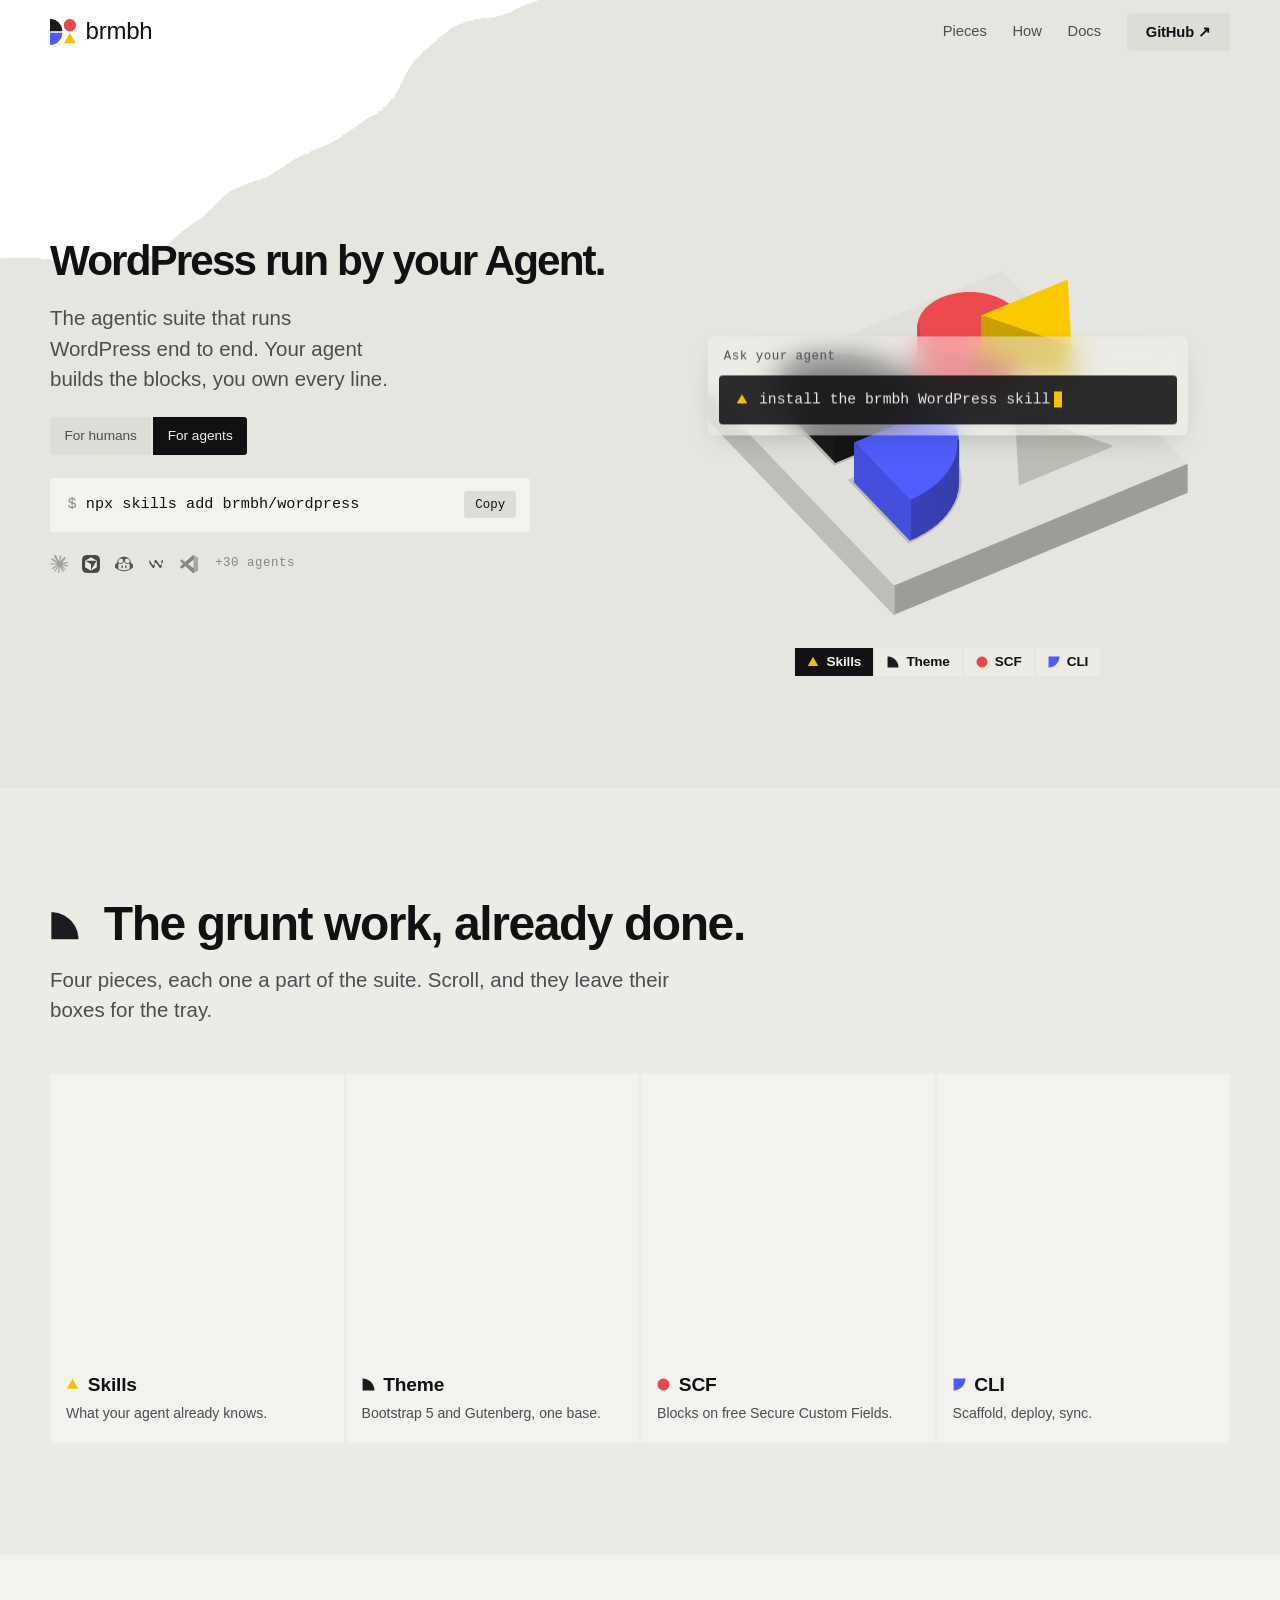
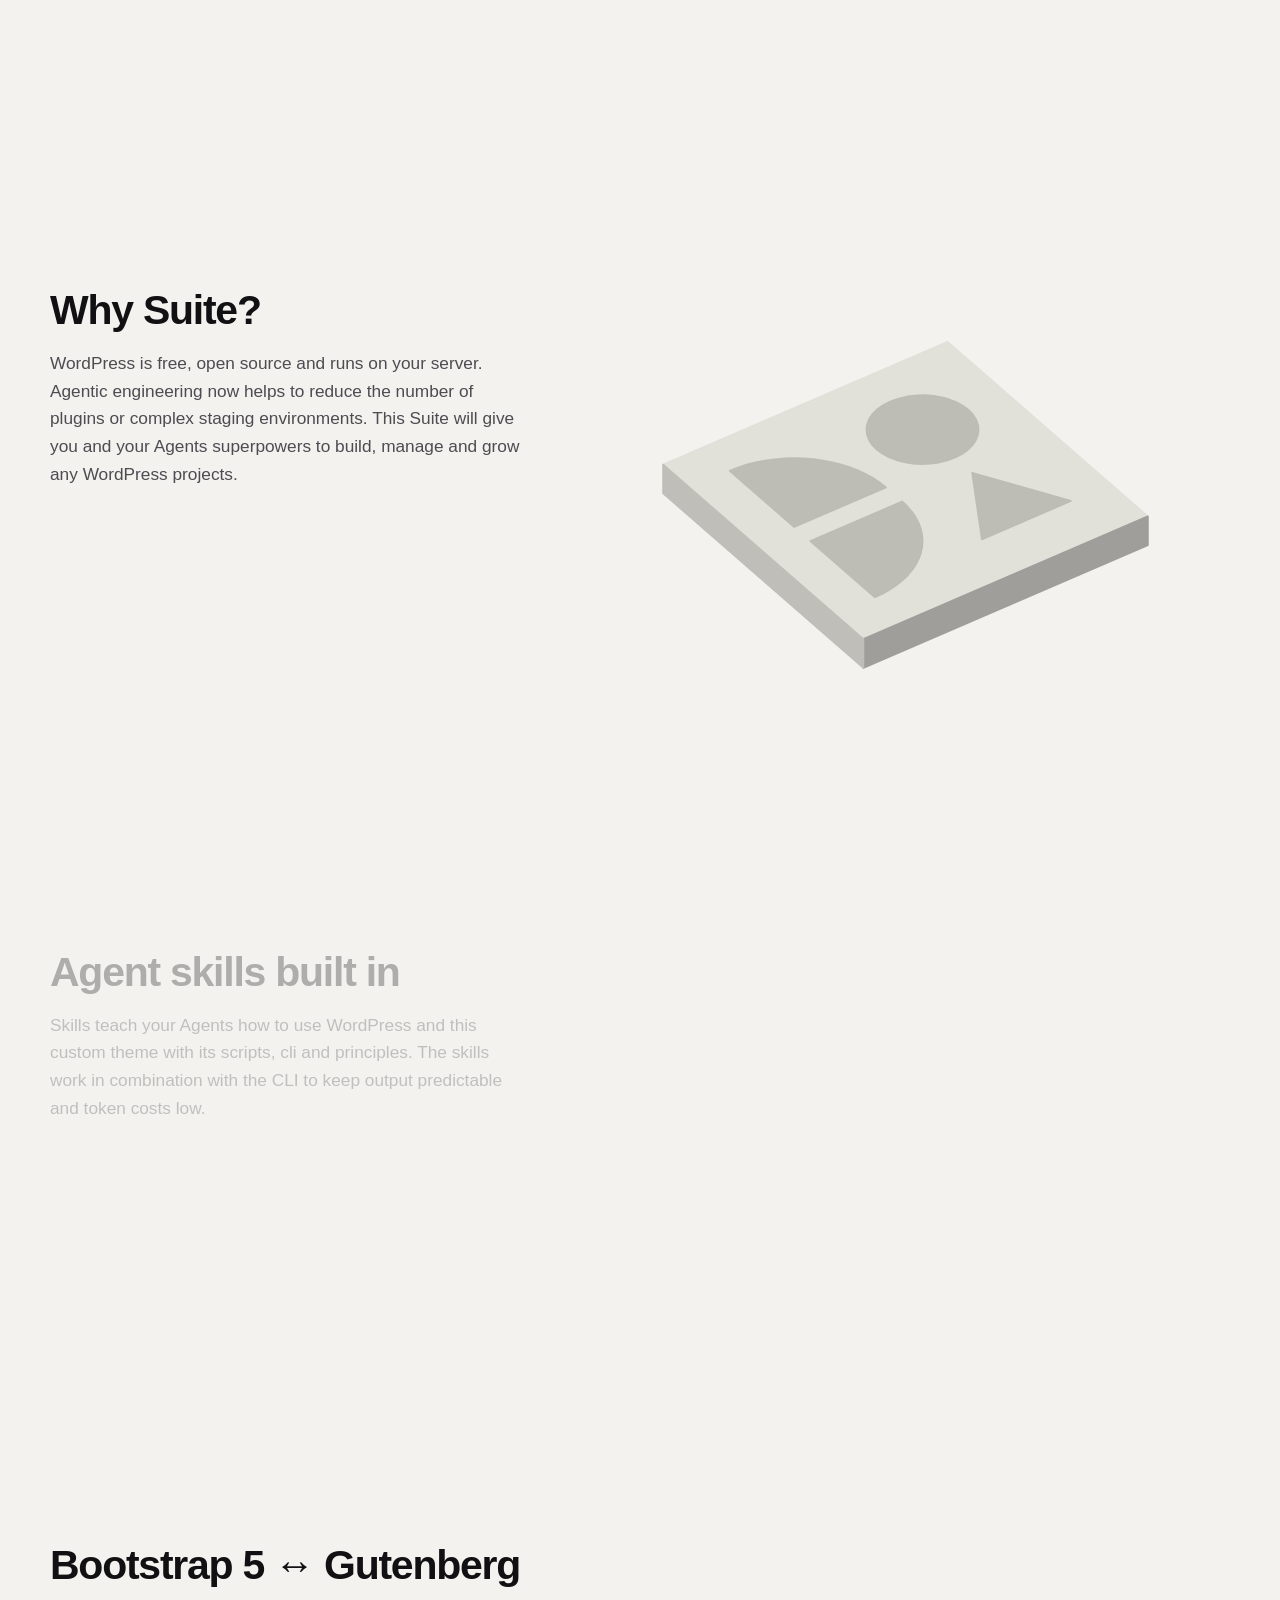
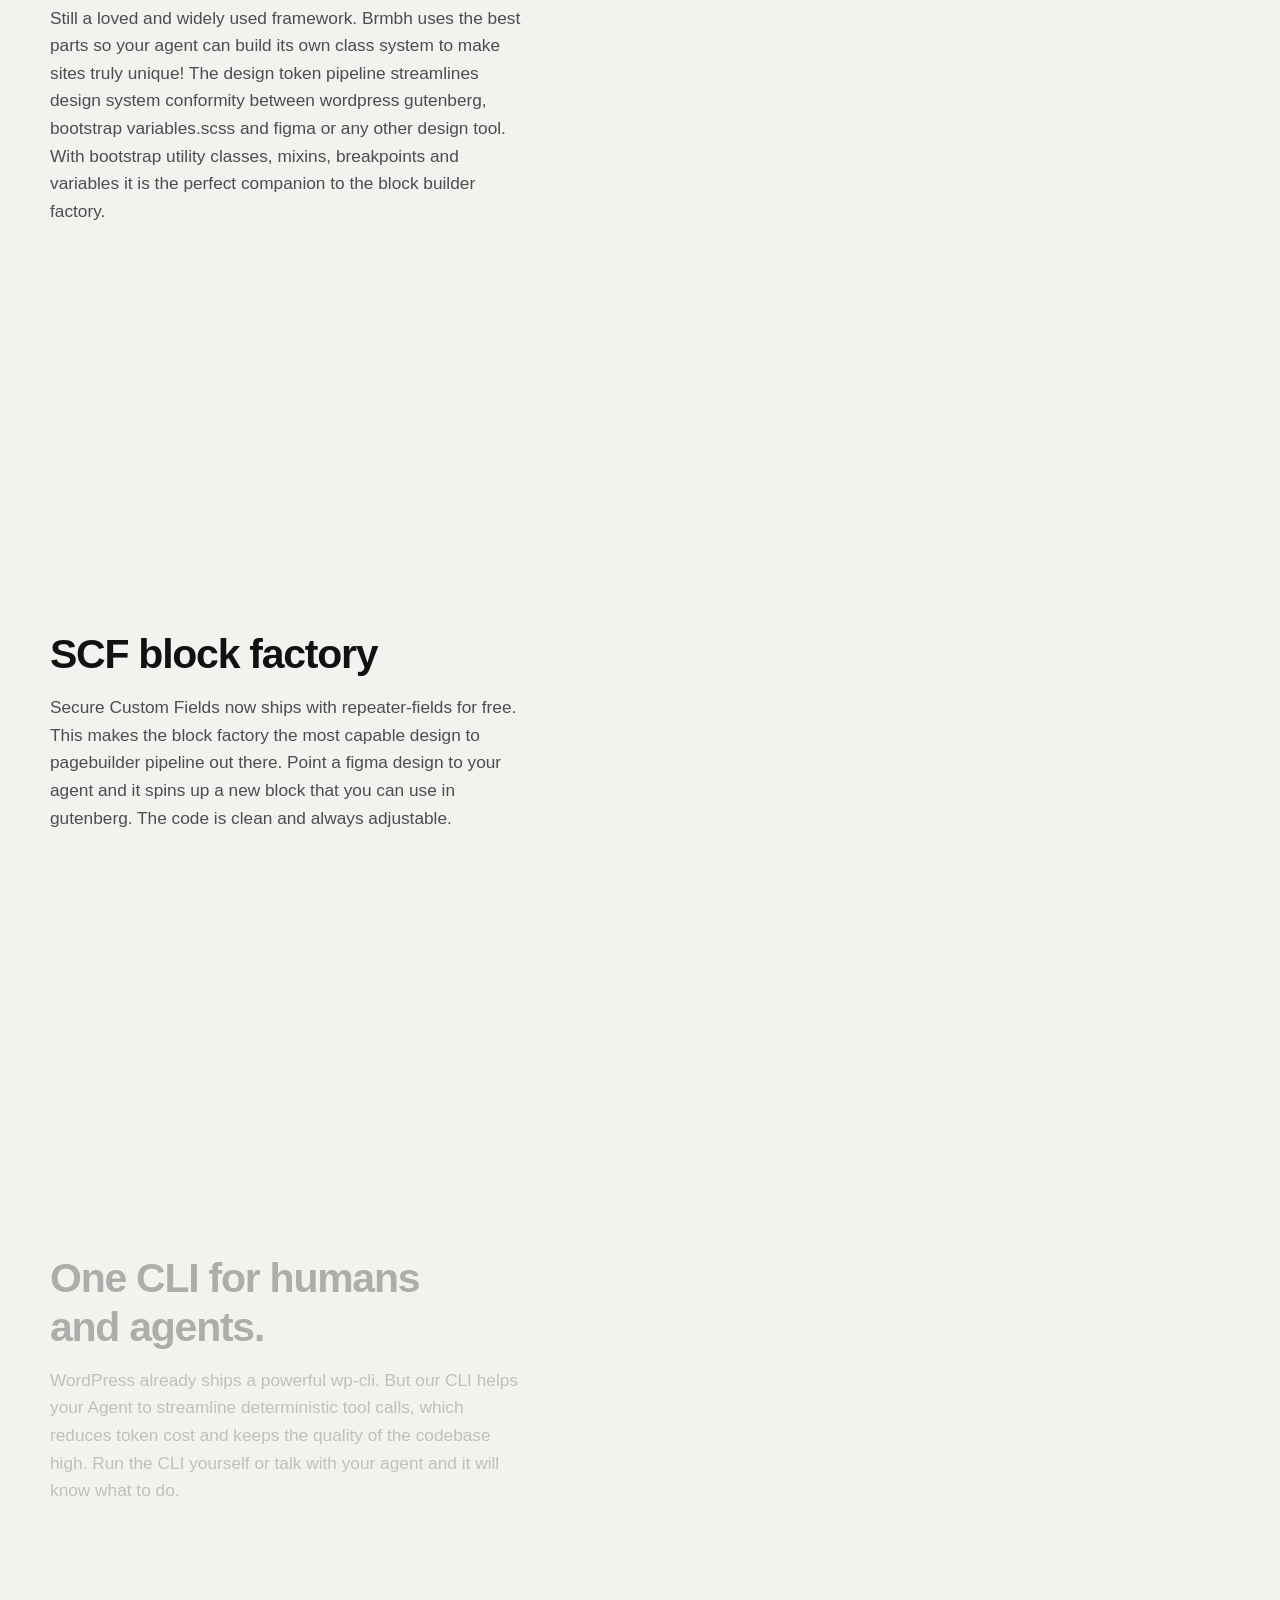
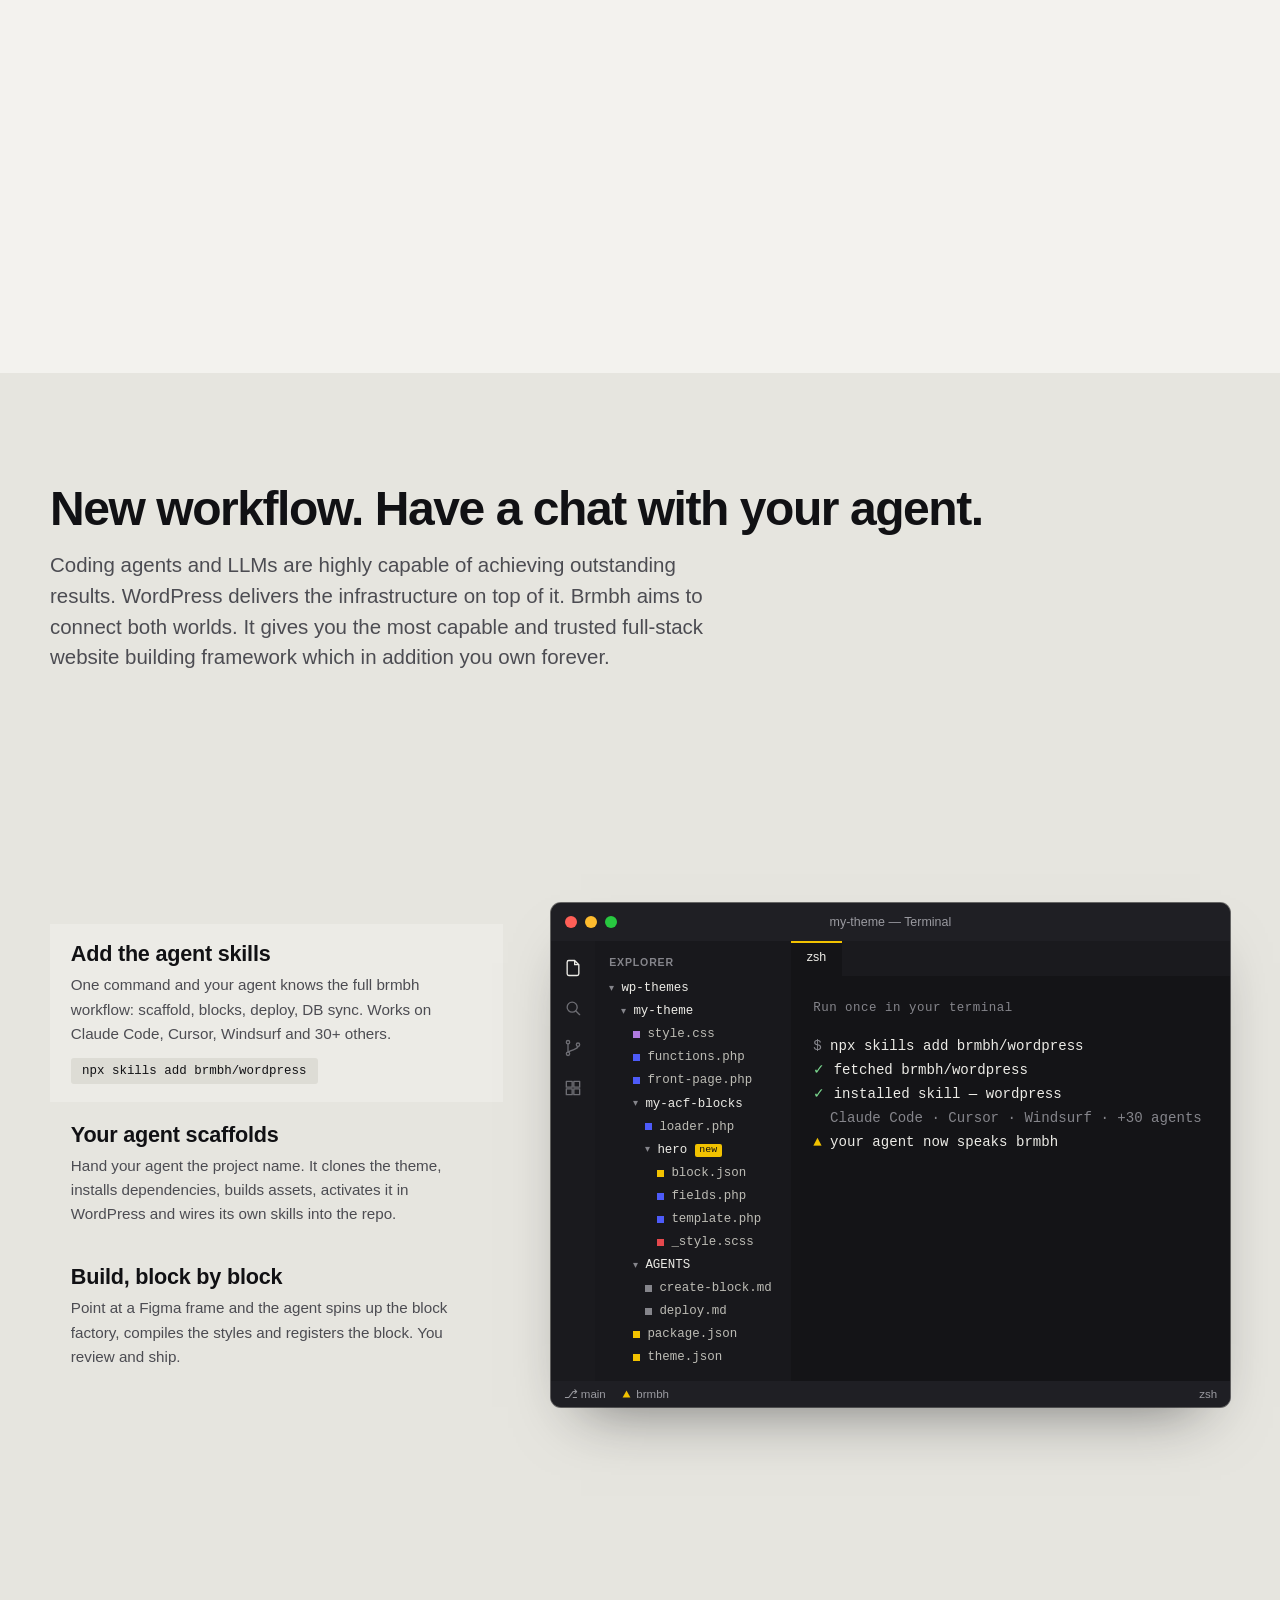
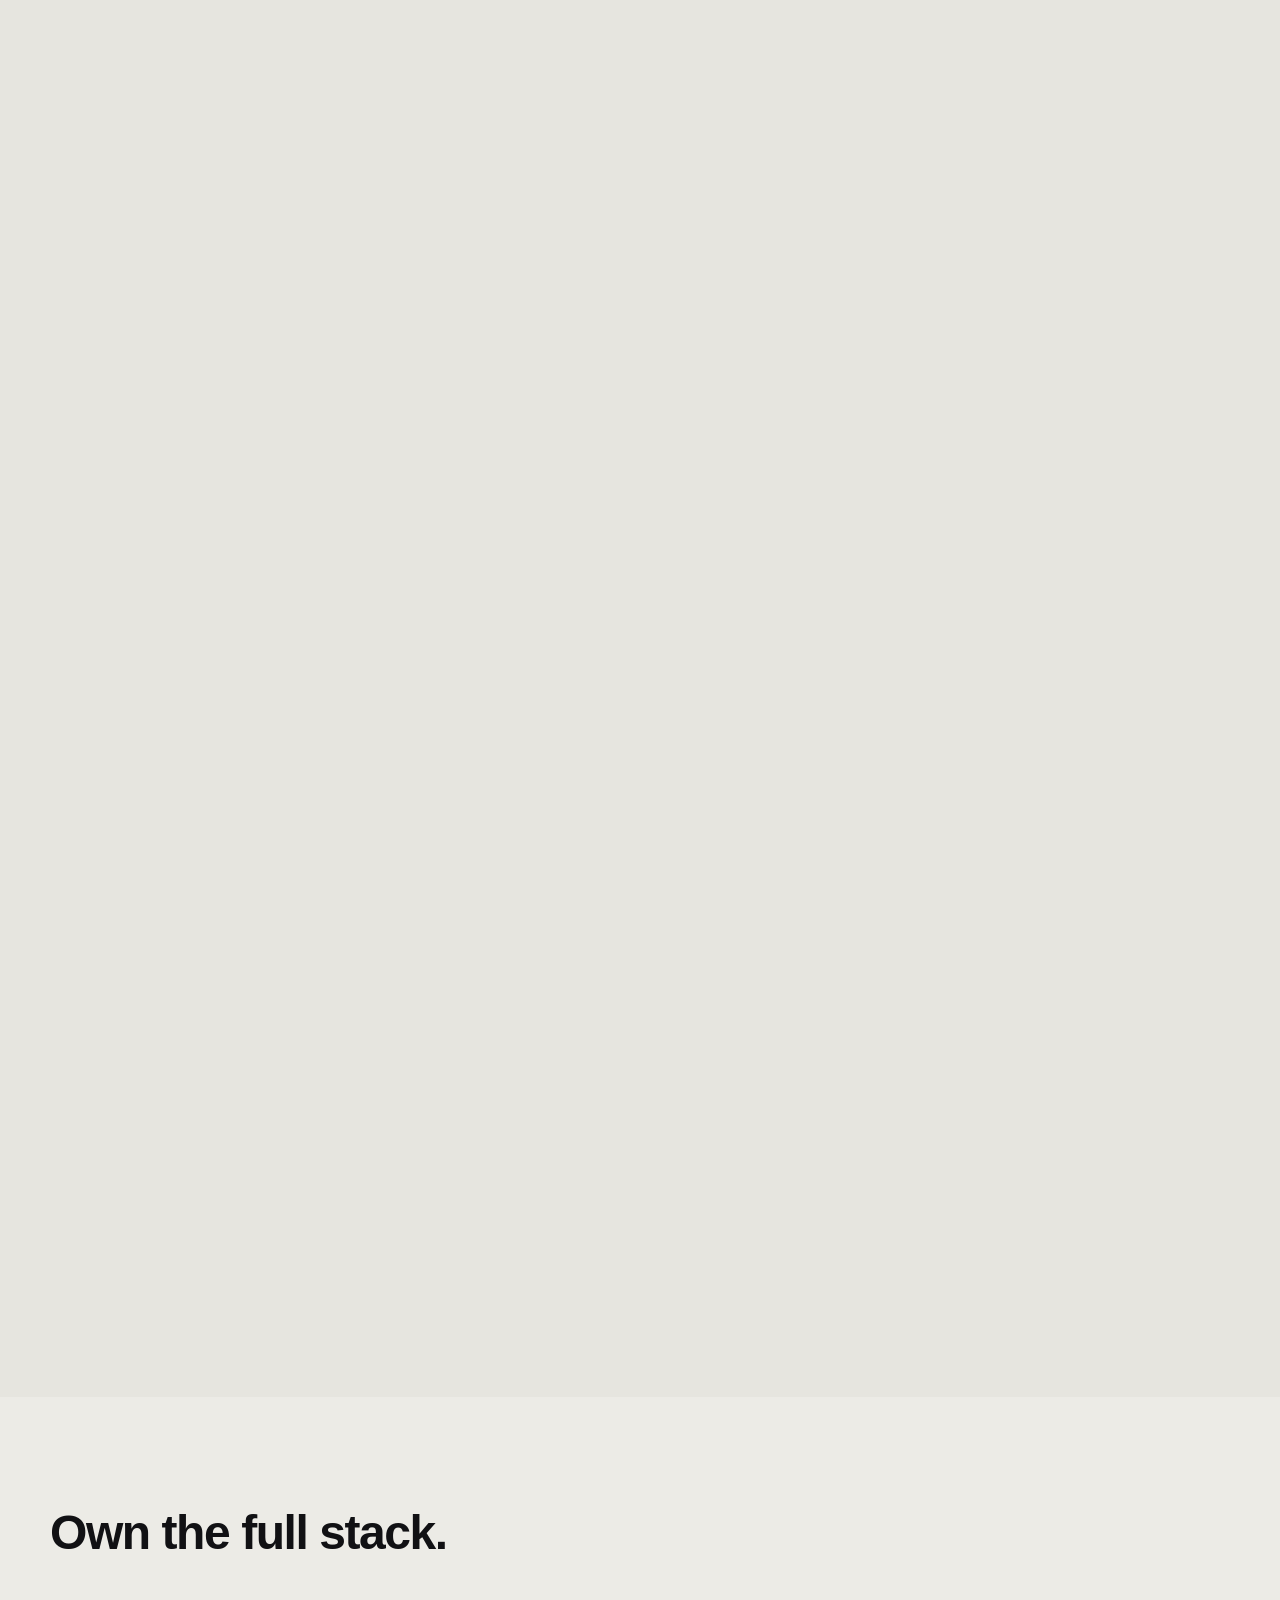
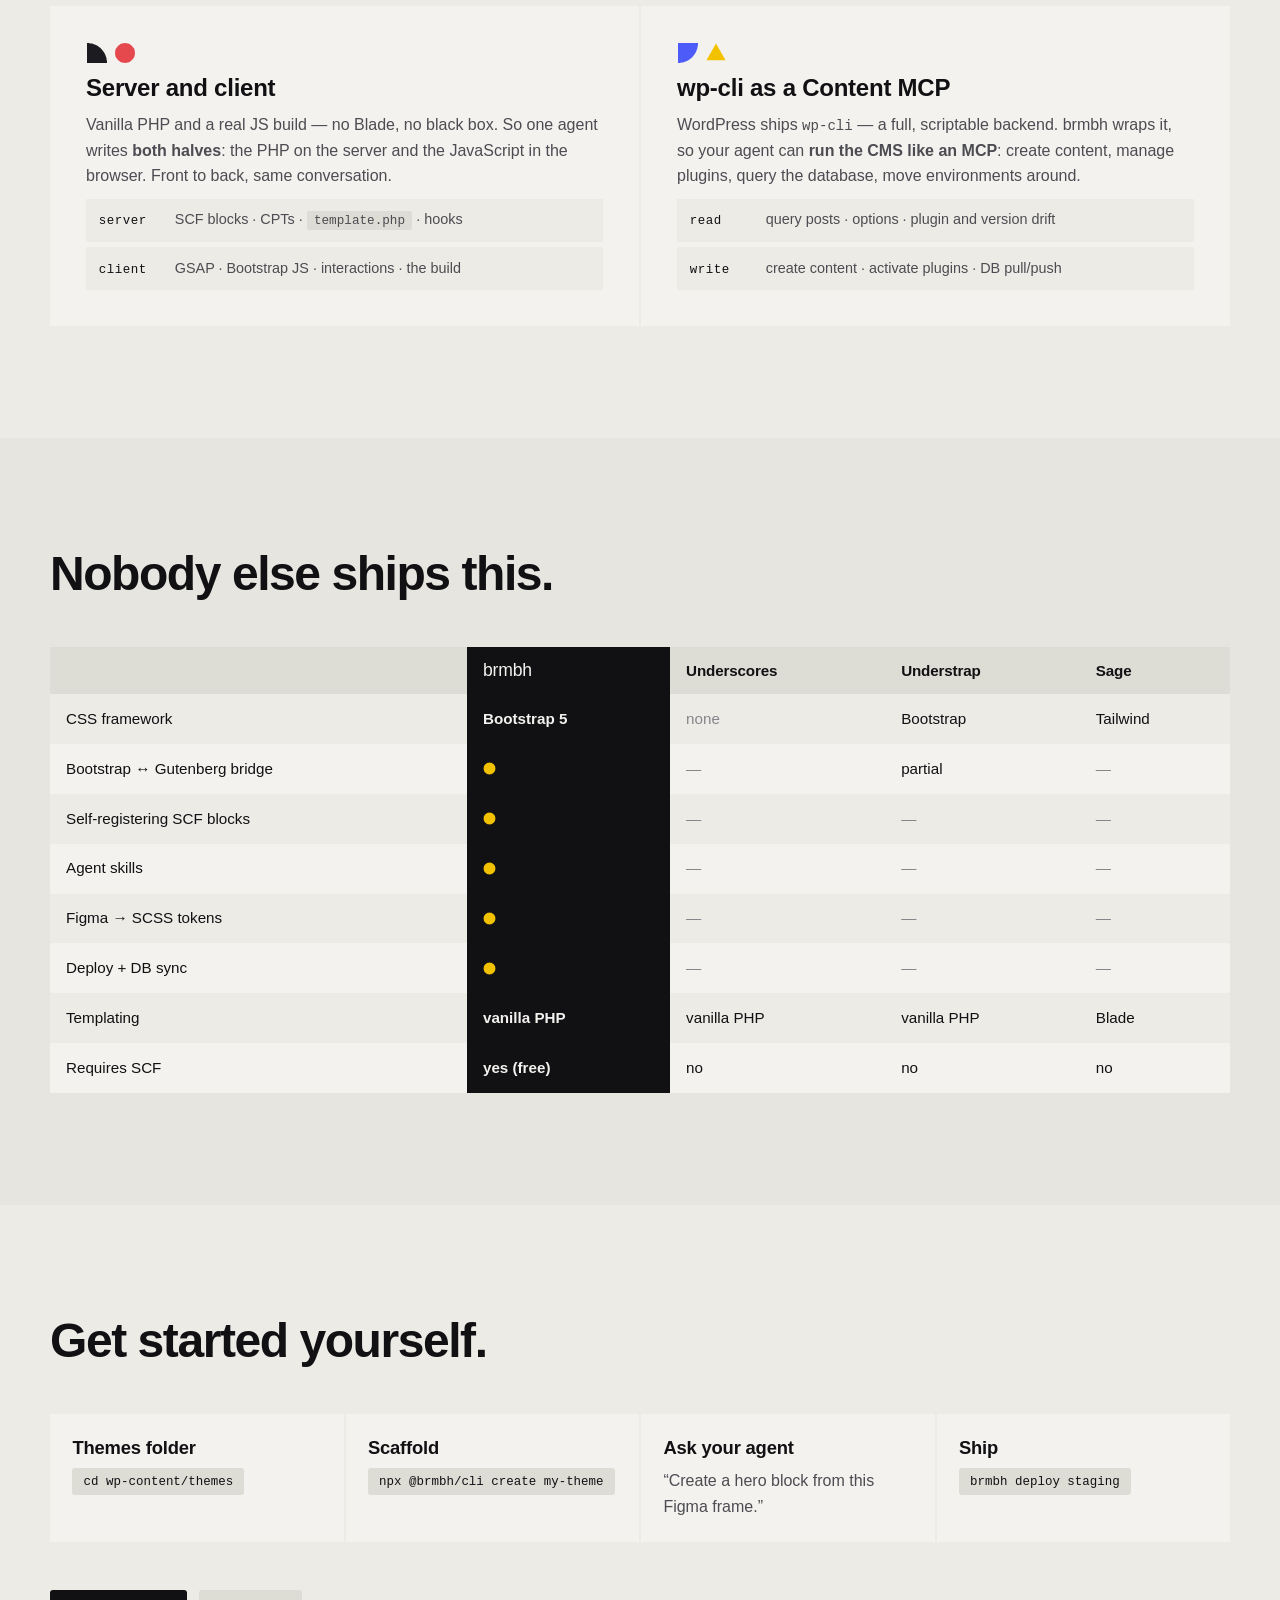
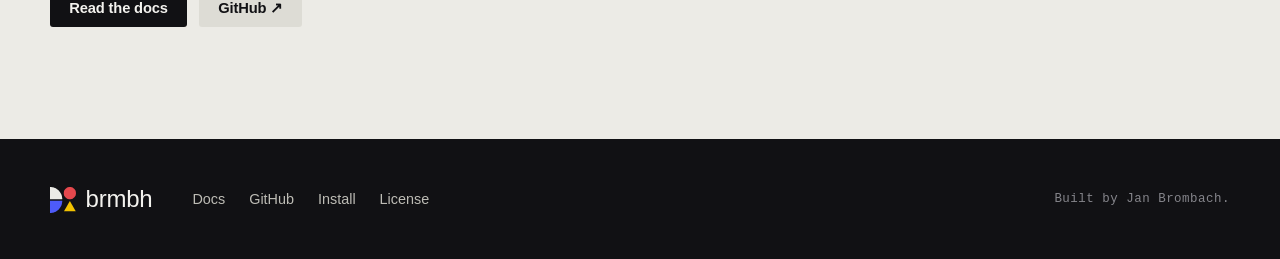
==== index.html @ 46bbb3cc "feat(site): apply second copy round from tack Why Suite text, Bootstrap intro, #how and start headin" ====
<!doctype html>
<html lang="en">
<head>
  <meta charset="utf-8" />
  <meta name="viewport" content="width=device-width, initial-scale=1" />
  <title>brmbh — the agentic WordPress suite</title>
  <meta name="description" content="A Bootstrap 5 + Gutenberg + SCF starter theme with agent skills baked in. One command scaffolds it — then your AI agent builds the blocks." />
  <link rel="preload" href="assets/fonts/HelveticaNeueLTPro-Bd.woff2" as="font" type="font/woff2" crossorigin />
  <link rel="icon" href="assets/brand/favicon.svg" type="image/svg+xml" />
  <link rel="icon" href="assets/brand/favicon-32.png" sizes="32x32" type="image/png" />
  <link rel="apple-touch-icon" href="assets/brand/apple-touch-icon.png" />
  <meta name="theme-color" content="#e6e5df" />
  <meta property="og:type" content="website" />
  <meta property="og:url" content="https://wordpress.brombach.de/" />
  <meta property="og:title" content="brmbh — WordPress run by your Agent." />
  <meta property="og:description" content="The agentic suite that runs WordPress end to end. Your agent builds the blocks, you own every line." />
  <meta property="og:image" content="https://wordpress.brombach.de/assets/brand/og.png" />
  <meta property="og:image:width" content="1200" />
  <meta property="og:image:height" content="630" />
  <meta name="twitter:card" content="summary_large_image" />
  <link rel="stylesheet" href="assets/v1.css" />
</head>
<body>

  <!-- squigglevision: noise frames for the plane boil (css: --plane / ::before).
       sq-* = constant calm boil on chosen planes; sqh-* = hover boil on buttons, never on active states.
       Not display:none — Firefox drops filters from hidden SVGs. -->
  <svg class="sq-defs" aria-hidden="true" focusable="false">
    <defs>
      <filter id="sq-1"><feTurbulence type="fractalNoise" baseFrequency="0.02" numOctaves="3" seed="0"/><feDisplacementMap in="SourceGraphic" scale="3" xChannelSelector="R" yChannelSelector="G"/></filter>
      <filter id="sq-2"><feTurbulence type="fractalNoise" baseFrequency="0.02" numOctaves="3" seed="1"/><feDisplacementMap in="SourceGraphic" scale="4" xChannelSelector="R" yChannelSelector="G"/></filter>
      <filter id="sq-3"><feTurbulence type="fractalNoise" baseFrequency="0.02" numOctaves="3" seed="2"/><feDisplacementMap in="SourceGraphic" scale="3" xChannelSelector="R" yChannelSelector="G"/></filter>
      <filter id="sq-4"><feTurbulence type="fractalNoise" baseFrequency="0.02" numOctaves="3" seed="3"/><feDisplacementMap in="SourceGraphic" scale="4" xChannelSelector="R" yChannelSelector="G"/></filter>
      <filter id="sq-5"><feTurbulence type="fractalNoise" baseFrequency="0.02" numOctaves="3" seed="4"/><feDisplacementMap in="SourceGraphic" scale="2" xChannelSelector="R" yChannelSelector="G"/></filter>
      <filter id="sqh-1"><feTurbulence type="fractalNoise" baseFrequency="0.03" numOctaves="2" seed="5"/><feDisplacementMap in="SourceGraphic" scale="6" xChannelSelector="R" yChannelSelector="G"/></filter>
      <filter id="sqh-2"><feTurbulence type="fractalNoise" baseFrequency="0.03" numOctaves="2" seed="6"/><feDisplacementMap in="SourceGraphic" scale="7" xChannelSelector="R" yChannelSelector="G"/></filter>
      <filter id="sqh-3"><feTurbulence type="fractalNoise" baseFrequency="0.03" numOctaves="2" seed="7"/><feDisplacementMap in="SourceGraphic" scale="6" xChannelSelector="R" yChannelSelector="G"/></filter>
      <filter id="sqh-4"><feTurbulence type="fractalNoise" baseFrequency="0.03" numOctaves="2" seed="8"/><feDisplacementMap in="SourceGraphic" scale="7" xChannelSelector="R" yChannelSelector="G"/></filter>
      <filter id="sqh-5"><feTurbulence type="fractalNoise" baseFrequency="0.03" numOctaves="2" seed="9"/><feDisplacementMap in="SourceGraphic" scale="5" xChannelSelector="R" yChannelSelector="G"/></filter>
    </defs>
  </svg>

<!-- torn corner: the page paper ripped off at the top left, white beneath; runs up behind the navbar (tack #51) -->
  <svg class="tear" viewBox="0 0 642 312" preserveAspectRatio="none" aria-hidden="true" focusable="false">
    <defs>
      <filter id="tear-fiber" x="-5%" y="-5%" width="110%" height="110%"><feTurbulence type="fractalNoise" baseFrequency="1.2" numOctaves="2" seed="3"/><feDisplacementMap in="SourceGraphic" scale="1.2" xChannelSelector="R" yChannelSelector="G"/></filter>
    </defs>
    <path d="M-2,-2 L644.0,-2 L642.0,0.0 L640.7,0.6 L639.4,2.4 L636.9,0.8 L635.3,3.0 L632.8,3.2 L630.4,4.0 L628.0,5.3 L625.3,6.3 L622.6,7.1 L620.0,9.0 L617.1,9.6 L614.4,11.3 L611.8,12.9 L609.1,14.1 L606.5,15.5 L603.5,15.4 L601.3,17.2 L599.0,18.1 L596.3,18.3 L593.8,19.0 L591.3,19.8 L588.7,20.4 L585.8,20.4 L583.2,21.2 L580.5,21.6 L577.0,20.7 L574.8,22.2 L572.1,22.8 L568.3,21.4 L566.3,23.3 L563.6,23.8 L561.1,24.8 L558.4,25.3 L555.4,25.3 L553.4,27.0 L550.9,27.9 L548.1,28.3 L546.1,29.7 L543.8,30.9 L541.4,31.6 L539.3,32.9 L537.6,34.7 L535.3,35.7 L533.7,37.7 L531.5,39.1 L529.4,40.6 L527.2,42.0 L525.2,43.9 L523.2,45.8 L521.2,48.0 L519.0,50.1 L516.3,51.8 L514.6,53.2 L512.9,54.8 L511.5,56.8 L509.1,57.7 L507.2,59.2 L505.5,61.1 L503.9,63.0 L502.3,65.1 L500.2,66.6 L498.3,68.4 L496.5,70.4 L494.5,72.1 L492.8,74.2 L491.4,76.7 L489.7,78.8 L488.5,81.5 L487.0,83.8 L485.1,85.7 L484.1,88.7 L482.5,90.8 L481.4,93.6 L480.4,96.4 L479.1,99.0 L477.4,101.0 L476.7,104.1 L475.4,106.5 L473.9,108.6 L472.7,111.1 L471.3,113.4 L470.2,116.0 L468.3,117.7 L466.3,119.3 L464.7,121.4 L462.9,123.4 L461.6,125.8 L459.2,127.0 L456.9,128.5 L456.4,131.7 L453.3,132.2 L451.1,133.7 L449.8,136.2 L446.9,136.8 L444.1,137.5 L442.2,139.3 L439.9,140.5 L437.5,141.6 L435.7,143.4 L433.3,144.4 L431.5,146.2 L429.0,147.0 L427.3,149.4 L424.6,150.3 L422.8,152.6 L420.2,153.5 L418.1,155.3 L415.4,156.0 L413.9,158.4 L411.4,159.5 L408.8,160.1 L407.6,163.2 L405.2,164.2 L403.1,165.6 L401.0,167.1 L398.5,167.8 L396.4,169.3 L394.6,171.1 L392.1,171.8 L389.5,172.4 L387.1,173.4 L384.8,174.3 L382.6,175.6 L380.0,176.3 L377.7,177.4 L375.3,178.4 L373.1,179.7 L370.3,180.1 L369.0,182.9 L366.0,182.9 L363.2,183.1 L361.3,184.9 L358.8,185.7 L356.7,187.2 L354.6,188.7 L352.1,189.4 L350.2,191.1 L347.5,191.7 L345.9,194.0 L343.2,194.5 L341.2,196.2 L339.5,198.4 L337.0,199.2 L334.9,200.8 L332.9,202.6 L330.2,203.3 L328.2,204.7 L326.2,206.1 L324.5,208.0 L322.2,209.1 L320.1,210.3 L317.7,211.3 L315.4,212.5 L312.4,212.8 L310.1,213.9 L307.6,214.7 L304.9,215.5 L302.5,216.6 L299.7,217.1 L297.2,218.0 L295.1,219.4 L292.4,220.0 L290.3,221.3 L287.5,221.6 L285.6,223.3 L282.7,223.5 L281.0,225.1 L278.6,225.8 L276.7,227.3 L274.5,228.1 L272.4,229.7 L270.5,231.4 L268.4,232.9 L266.3,234.4 L264.7,236.5 L263.1,238.5 L260.8,239.5 L259.6,242.2 L257.6,243.7 L255.8,245.4 L254.0,247.1 L252.5,249.4 L250.1,250.1 L248.4,252.1 L246.6,254.0 L244.6,255.5 L243.0,257.9 L240.9,259.3 L238.7,260.7 L236.6,262.4 L234.4,263.9 L231.9,265.1 L230.0,266.6 L228.0,267.9 L225.9,269.2 L224.4,271.5 L222.0,272.2 L220.3,274.5 L217.9,275.4 L215.8,276.9 L213.9,279.0 L212.1,281.3 L209.9,282.7 L207.6,284.1 L205.8,286.3 L203.6,287.8 L201.6,289.9 L199.7,292.2 L197.3,293.2 L195.4,295.6 L193.3,297.4 L191.3,299.5 L188.8,300.2 L187.2,303.4 L184.4,303.3 L181.9,303.9 L179.6,305.0 L177.4,306.5 L174.7,307.4 L172.0,308.1 L169.1,307.7 L166.6,308.9 L163.8,309.1 L161.1,309.5 L158.3,309.0 L155.6,308.9 L153.1,309.9 L150.4,309.7 L147.6,308.8 L145.2,309.6 L142.5,309.3 L139.9,308.8 L137.4,308.8 L134.8,308.7 L132.3,308.8 L129.9,309.7 L127.3,309.3 L124.8,309.6 L122.4,309.9 L119.8,309.6 L117.5,311.2 L114.8,311.3 L112.2,311.9 L109.6,312.1 L107.0,313.1 L104.4,313.5 L101.8,313.5 L99.2,314.4 L96.6,314.0 L94.0,313.6 L91.4,314.2 L88.8,313.8 L86.2,313.3 L83.6,314.2 L81.0,313.7 L78.4,312.7 L75.8,313.3 L73.2,312.2 L70.6,311.2 L67.9,311.6 L65.3,310.4 L62.7,311.7 L60.0,308.3 L57.5,309.2 L54.9,308.6 L52.2,309.7 L49.5,308.7 L46.7,307.3 L43.8,307.2 L40.9,307.4 L38.0,307.3 L35.1,306.9 L32.2,307.2 L29.3,307.5 L26.5,307.4 L23.7,307.3 L20.9,307.2 L18.3,307.6 L15.7,307.4 L13.2,306.9 L10.9,306.9 L8.6,307.6 L6.6,307.8 L4.7,307.2 L2.9,307.5 L1.4,308.1 L0.0,308.0 L-2,308.0 Z" fill="var(--torn)"/>
    <path d="M642.0,0.0 L640.7,0.6 L639.4,2.4 L636.9,0.8 L635.3,3.0 L632.8,3.2 L630.4,4.0 L628.0,5.3 L625.3,6.3 L622.6,7.1 L620.0,9.0 L617.1,9.6 L614.4,11.3 L611.8,12.9 L609.1,14.1 L606.5,15.5 L603.5,15.4 L601.3,17.2 L599.0,18.1 L596.3,18.3 L593.8,19.0 L591.3,19.8 L588.7,20.4 L585.8,20.4 L583.2,21.2 L580.5,21.6 L577.0,20.7 L574.8,22.2 L572.1,22.8 L568.3,21.4 L566.3,23.3 L563.6,23.8 L561.1,24.8 L558.4,25.3 L555.4,25.3 L553.4,27.0 L550.9,27.9 L548.1,28.3 L546.1,29.7 L543.8,30.9 L541.4,31.6 L539.3,32.9 L537.6,34.7 L535.3,35.7 L533.7,37.7 L531.5,39.1 L529.4,40.6 L527.2,42.0 L525.2,43.9 L523.2,45.8 L521.2,48.0 L519.0,50.1 L516.3,51.8 L514.6,53.2 L512.9,54.8 L511.5,56.8 L509.1,57.7 L507.2,59.2 L505.5,61.1 L503.9,63.0 L502.3,65.1 L500.2,66.6 L498.3,68.4 L496.5,70.4 L494.5,72.1 L492.8,74.2 L491.4,76.7 L489.7,78.8 L488.5,81.5 L487.0,83.8 L485.1,85.7 L484.1,88.7 L482.5,90.8 L481.4,93.6 L480.4,96.4 L479.1,99.0 L477.4,101.0 L476.7,104.1 L475.4,106.5 L473.9,108.6 L472.7,111.1 L471.3,113.4 L470.2,116.0 L468.3,117.7 L466.3,119.3 L464.7,121.4 L462.9,123.4 L461.6,125.8 L459.2,127.0 L456.9,128.5 L456.4,131.7 L453.3,132.2 L451.1,133.7 L449.8,136.2 L446.9,136.8 L444.1,137.5 L442.2,139.3 L439.9,140.5 L437.5,141.6 L435.7,143.4 L433.3,144.4 L431.5,146.2 L429.0,147.0 L427.3,149.4 L424.6,150.3 L422.8,152.6 L420.2,153.5 L418.1,155.3 L415.4,156.0 L413.9,158.4 L411.4,159.5 L408.8,160.1 L407.6,163.2 L405.2,164.2 L403.1,165.6 L401.0,167.1 L398.5,167.8 L396.4,169.3 L394.6,171.1 L392.1,171.8 L389.5,172.4 L387.1,173.4 L384.8,174.3 L382.6,175.6 L380.0,176.3 L377.7,177.4 L375.3,178.4 L373.1,179.7 L370.3,180.1 L369.0,182.9 L366.0,182.9 L363.2,183.1 L361.3,184.9 L358.8,185.7 L356.7,187.2 L354.6,188.7 L352.1,189.4 L350.2,191.1 L347.5,191.7 L345.9,194.0 L343.2,194.5 L341.2,196.2 L339.5,198.4 L337.0,199.2 L334.9,200.8 L332.9,202.6 L330.2,203.3 L328.2,204.7 L326.2,206.1 L324.5,208.0 L322.2,209.1 L320.1,210.3 L317.7,211.3 L315.4,212.5 L312.4,212.8 L310.1,213.9 L307.6,214.7 L304.9,215.5 L302.5,216.6 L299.7,217.1 L297.2,218.0 L295.1,219.4 L292.4,220.0 L290.3,221.3 L287.5,221.6 L285.6,223.3 L282.7,223.5 L281.0,225.1 L278.6,225.8 L276.7,227.3 L274.5,228.1 L272.4,229.7 L270.5,231.4 L268.4,232.9 L266.3,234.4 L264.7,236.5 L263.1,238.5 L260.8,239.5 L259.6,242.2 L257.6,243.7 L255.8,245.4 L254.0,247.1 L252.5,249.4 L250.1,250.1 L248.4,252.1 L246.6,254.0 L244.6,255.5 L243.0,257.9 L240.9,259.3 L238.7,260.7 L236.6,262.4 L234.4,263.9 L231.9,265.1 L230.0,266.6 L228.0,267.9 L225.9,269.2 L224.4,271.5 L222.0,272.2 L220.3,274.5 L217.9,275.4 L215.8,276.9 L213.9,279.0 L212.1,281.3 L209.9,282.7 L207.6,284.1 L205.8,286.3 L203.6,287.8 L201.6,289.9 L199.7,292.2 L197.3,293.2 L195.4,295.6 L193.3,297.4 L191.3,299.5 L188.8,300.2 L187.2,303.4 L184.4,303.3 L181.9,303.9 L179.6,305.0 L177.4,306.5 L174.7,307.4 L172.0,308.1 L169.1,307.7 L166.6,308.9 L163.8,309.1 L161.1,309.5 L158.3,309.0 L155.6,308.9 L153.1,309.9 L150.4,309.7 L147.6,308.8 L145.2,309.6 L142.5,309.3 L139.9,308.8 L137.4,308.8 L134.8,308.7 L132.3,308.8 L129.9,309.7 L127.3,309.3 L124.8,309.6 L122.4,309.9 L119.8,309.6 L117.5,311.2 L114.8,311.3 L112.2,311.9 L109.6,312.1 L107.0,313.1 L104.4,313.5 L101.8,313.5 L99.2,314.4 L96.6,314.0 L94.0,313.6 L91.4,314.2 L88.8,313.8 L86.2,313.3 L83.6,314.2 L81.0,313.7 L78.4,312.7 L75.8,313.3 L73.2,312.2 L70.6,311.2 L67.9,311.6 L65.3,310.4 L62.7,311.7 L60.0,308.3 L57.5,309.2 L54.9,308.6 L52.2,309.7 L49.5,308.7 L46.7,307.3 L43.8,307.2 L40.9,307.4 L38.0,307.3 L35.1,306.9 L32.2,307.2 L29.3,307.5 L26.5,307.4 L23.7,307.3 L20.9,307.2 L18.3,307.6 L15.7,307.4 L13.2,306.9 L10.9,306.9 L8.6,307.6 L6.6,307.8 L4.7,307.2 L2.9,307.5 L1.4,308.1 L0.0,308.0" fill="none" stroke="var(--torn)" stroke-width="1" vector-effect="non-scaling-stroke" filter="url(#tear-fiber)"/>
  </svg>

  <header class="top">
    <div class="wrap top__inner">
      <a class="brand" href="./" aria-label="brmbh home"><span class="brand__mark" data-mark></span><span class="brand__word">brmbh</span></a>
      <nav class="nav" aria-label="Main">
        <a href="#pieces">Pieces</a>
        <a href="#how">How</a>
        <a href="docs.html">Docs</a>
        <a class="btn btn--quiet" href="https://github.com/brmbh/wordpress" target="_blank" rel="noopener">GitHub ↗</a>
      </nav>
    </div>
  </header>

  <!-- hero: headline, one line, command — the tray carries the rest -->
  <section class="band hero-band">
    <div class="wrap hero">
      <div class="hero__copy">
        <h1>WordPress run by your Agent.</h1>
        <p class="lead">The agentic suite that runs WordPress end to end. Your agent builds the blocks, you own every line.</p>

        <div class="aud" role="tablist" aria-label="Install for">
          <button class="aud__btn" role="tab" data-aud="humans" aria-selected="false">For humans</button>
          <button class="aud__btn is-on" role="tab" data-aud="agents" aria-selected="true">For agents</button>
        </div>
        <div class="cmd" data-panel-aud="agents" data-copy="npx skills add brmbh/wordpress">
          <code><span class="dim">$</span> npx skills add brmbh/wordpress</code><button class="cmd__copy" type="button">Copy</button>
        </div>
        <div class="cmd" data-panel-aud="humans" data-copy="npx @brmbh/cli create my-theme" hidden>
          <code><span class="dim">$</span> npx @brmbh/cli create my-theme</code><button class="cmd__copy" type="button">Copy</button>
        </div>
        <div class="agents-row">
          <img src="assets/logos/claude.svg" alt="Claude Code" title="Claude Code" width="20" height="20">
          <img src="assets/logos/cursor.svg" alt="Cursor" title="Cursor" width="20" height="20">
          <img src="assets/logos/copilot.svg" data-mono alt="GitHub Copilot" title="GitHub Copilot" width="20" height="20">
          <img src="assets/logos/windsurf.svg" data-mono alt="Windsurf" title="Windsurf" width="20" height="20">
          <img src="assets/logos/vscode.svg" alt="VS Code" title="VS Code" width="20" height="20">
          <span class="mono">+30 agents</span>
        </div>
      </div>

      <div class="hero__stage">
        <div class="hero__tray">
          <canvas id="hero" aria-label="A tray with four slots; each piece is one part of the suite"></canvas>
          <div class="ask">
            <span class="mono">Ask your agent</span>
            <div class="ask__bar">
              <span class="ask__mk"></span>
              <span class="ask__text" data-typewriter>install the brmbh WordPress skill</span><span class="ask__caret" aria-hidden="true"></span>
            </div>
          </div>
        </div>
        <div class="tray-keys" role="tablist" aria-label="Pieces" data-keys></div>
      </div>
    </div>
  </section>

  <!-- features: four pieces in columns; on scroll they fly into the tray, then each part gets its step -->
  <section class="band band--2 intro" id="pieces">
    <div class="wrap">
      <div class="head">
        <h2><span class="mk" data-glyph="quarter:white"></span>The grunt work, already done.</h2>
        <p class="lead">Four pieces, each one a part of the suite. Scroll, and they leave their boxes for the tray.</p>
      </div>
      <div class="pieces" data-pieces></div>
    </div>
  </section>

  <section class="story" data-story>
    <div class="story__grid">
      <div class="story__steps" data-story-steps>
        <article class="sstory is-on" data-state="0">
          <h3>Why Suite?</h3>
          <p>WordPress is free, open source and runs on your server. Agentic engineering now helps to reduce the number of plugins or complex staging environments. This Suite will give you and your Agents superpowers to build, manage and grow any WordPress projects.</p>
        </article>
      </div>
      <div class="story__stage">
        <canvas data-story-canvas aria-label="A tray that fills with the four parts of the suite as you scroll"></canvas>
      </div>
    </div>
  </section>

  <!-- how it works: pinned scroll, the file tree builds -->
  <section class="band" id="how">
    <div class="wrap">
      <div class="head">
        <h2>New workflow. Have a chat with your agent.</h2>
        <p class="lead">Coding agents and LLMs are highly capable of achieving outstanding results. WordPress delivers the infrastructure on top of it. Brmbh aims to connect both worlds. It gives you the most capable and trusted full-stack website building framework which in addition you own forever.</p>
      </div>
    </div>
    <div class="scrolly" data-scrolly>
      <div class="scrolly__pin">
        <div class="wrap scrolly__inner">
          <div class="scrolly__steps">
            <div class="sstep is-on" data-sstep="1">
              <h3>Add the agent skills</h3>
              <p>One command and your agent knows the full brmbh workflow: scaffold, blocks, deploy, DB sync. Works on Claude Code, Cursor, Windsurf and 30+ others.</p>
              <button class="chip" type="button" data-copy="npx skills add brmbh/wordpress">npx skills add brmbh/wordpress</button>
            </div>
            <div class="sstep" data-sstep="2">
              <h3>Your agent scaffolds</h3>
              <p>Hand your agent the project name. It clones the theme, installs dependencies, builds assets, activates it in WordPress and wires its own skills into the repo.</p>
            </div>
            <div class="sstep" data-sstep="3">
              <h3>Build, block by block</h3>
              <p>Point at a Figma frame and the agent spins up the block factory, compiles the styles and registers the block. You review and ship.</p>
            </div>
          </div>

          <div class="ide" aria-label="Code editor window">
            <div class="ide__titlebar">
              <span class="ide__lights" aria-hidden="true"><i></i><i></i><i></i></span>
              <span class="ide__title" data-ide-title>my-theme — Terminal</span>
            </div>
            <div class="ide__main">
              <nav class="ide__activity" aria-hidden="true">
                <svg class="is-on" viewBox="0 0 24 24"><path d="M14 3H7a2 2 0 0 0-2 2v14a2 2 0 0 0 2 2h10a2 2 0 0 0 2-2V8z M14 3v5h5"/></svg>
                <svg viewBox="0 0 24 24"><circle cx="11" cy="11" r="6"/><path d="m20 20-4.5-4.5"/></svg>
                <svg viewBox="0 0 24 24"><circle cx="6" cy="5" r="2"/><circle cx="6" cy="19" r="2"/><circle cx="18" cy="8" r="2"/><path d="M6 7v10M18 10c0 4-6 3-12 7"/></svg>
                <svg viewBox="0 0 24 24"><rect x="4" y="4" width="7" height="7"/><rect x="13" y="4" width="7" height="7"/><rect x="4" y="13" width="7" height="7"/><rect x="13" y="13" width="7" height="7"/></svg>
              </nav>
              <div class="ide__tree" data-tree>
                <div class="ide__label">Explorer</div>
                <div class="ft ft--dir">wp-themes</div>
                <div class="ft ft--dir build" style="--d:1">my-theme</div>
                <div class="ft build" style="--d:2" data-ext="css">style.css</div>
                <div class="ft build" style="--d:2" data-ext="php">functions.php</div>
                <div class="ft build" style="--d:2" data-ext="php">front-page.php</div>
                <div class="ft ft--dir build" style="--d:2">my-acf-blocks</div>
                <div class="ft build" style="--d:3" data-ext="php">loader.php</div>
                <div class="ft ft--dir build hl" style="--d:3">hero <span class="ft__new">new</span></div>
                <div class="ft build hl" style="--d:4" data-ext="json">block.json</div>
                <div class="ft build hl" style="--d:4" data-ext="php">fields.php</div>
                <div class="ft build hl" style="--d:4" data-ext="php">template.php</div>
                <div class="ft build hl" style="--d:4" data-ext="scss">_style.scss</div>
                <div class="ft ft--dir build" style="--d:2">AGENTS</div>
                <div class="ft build" style="--d:3" data-ext="md">create-block.md</div>
                <div class="ft build" style="--d:3" data-ext="md">deploy.md</div>
                <div class="ft build" style="--d:2" data-ext="json">package.json</div>
                <div class="ft build" style="--d:2" data-ext="json">theme.json</div>
              </div>
              <div class="ide__editor">
                <div class="ide__tabs" data-ide-tabs></div>
              <div class="ide__stage">
                <div class="scene is-on" data-scene="1">
                  <span class="mono">Run once in your terminal</span>
<pre class="ink"><span class="dim">$</span> npx skills add brmbh/wordpress
<span class="ok">✓</span> fetched brmbh/wordpress
<span class="ok">✓</span> installed skill — wordpress
<span class="dim">  Claude Code · Cursor · Windsurf · +30 agents</span>
<span class="y">▲</span> your agent now speaks brmbh</pre>
                </div>
                <div class="scene" data-scene="2">
                  <span class="mono">You ask your agent</span>
                  <div class="ask__bar ask__bar--ink"><span class="ask__mk" data-glyph="quarter:white"></span>create a new brmbh theme called my-theme</div>
<pre class="ink"><span class="dim">$</span> npx @brmbh/cli create my-theme
<span class="ok">✓</span> cloned brmbh/wordpress
<span class="ok">✓</span> npm install — 42 packages
<span class="ok">✓</span> activated in WordPress
<span class="y">▲</span> theme ready — start building</pre>
                </div>
                <div class="scene" data-scene="3">
                  <span class="mono">You ask your agent</span>
                  <div class="ask__bar ask__bar--ink"><span class="ask__mk" data-glyph="circle:red"></span>create a hero block from this Figma frame</div>
<pre class="ink ink--code"><span class="dim">&lt;?php // hero — agent-built from your Figma frame</span>
<span class="b">$title</span>    = get_field(<span class="ok">'title'</span>);
<span class="b">$subtitle</span> = get_field(<span class="ok">'subtitle'</span>); <span class="dim">?&gt;</span>

<span class="r">&lt;section</span> class=<span class="ok">"hero py-6 bg-dark text-white"</span><span class="r">&gt;</span>
  <span class="r">&lt;h1</span> class=<span class="ok">"display-3"</span><span class="r">&gt;</span>&lt;?= esc_html(<span class="b">$title</span>) ?&gt;<span class="r">&lt;/h1&gt;</span>
  <span class="r">&lt;p</span> class=<span class="ok">"lead"</span><span class="r">&gt;</span>&lt;?= esc_html(<span class="b">$subtitle</span>) ?&gt;<span class="r">&lt;/p&gt;</span>
<span class="r">&lt;/section&gt;</span></pre>
                </div>
              </div>
              </div>
            </div>
            <div class="ide__status">
              <span>⎇ main</span><span class="ide__status-mk"><span data-glyph="triangle:yellow"></span>brmbh</span>
              <span class="ide__status-r" data-ide-lang>zsh</span>
            </div>
          </div>
        </div>
      </div>
    </div>
  </section>

  <!-- payoff -->
  <section class="band band--2" id="superpowers">
    <div class="wrap">
      <div class="head">
        <h2>Own the full stack.</h2>
      </div>
      <div class="cols cols--2">
        <div class="col col--big">
          <div class="pair" aria-hidden="true"><span data-glyph="quarter:white"></span><span data-glyph="circle:red"></span></div>
          <h3>Server and client</h3>
          <p>Vanilla PHP and a real JS build — no Blade, no black box. So one agent writes <strong>both halves</strong>: the PHP on the server and the JavaScript in the browser. Front to back, same conversation.</p>
          <ul class="kv">
            <li><span class="mono">server</span> SCF blocks · CPTs · <code>template.php</code> · hooks</li>
            <li><span class="mono">client</span> GSAP · Bootstrap JS · interactions · the build</li>
          </ul>
        </div>
        <div class="col col--big">
          <div class="pair" aria-hidden="true"><span data-glyph="quarter:blue:1"></span><span data-glyph="triangle:yellow"></span></div>
          <h3>wp-cli as a Content MCP</h3>
          <p>WordPress ships <code>wp-cli</code> — a full, scriptable backend. brmbh wraps it, so your agent can <strong>run the CMS like an MCP</strong>: create content, manage plugins, query the database, move environments around.</p>
          <ul class="kv">
            <li><span class="mono">read</span> query posts · options · plugin and version drift</li>
            <li><span class="mono">write</span> create content · activate plugins · DB pull/push</li>
          </ul>
        </div>
      </div>
    </div>
  </section>

  <!-- compare -->
  <section class="band" id="compare">
    <div class="wrap">
      <div class="head">
        <h2>Nobody else ships this.</h2>
      </div>
      <div class="table-scroll">
        <table class="compare">
          <thead>
            <tr><th></th><th class="hl">brmbh</th><th>Underscores</th><th>Understrap</th><th>Sage</th></tr>
          </thead>
          <tbody>
            <tr><td>CSS framework</td><td class="hl">Bootstrap 5</td><td class="dim">none</td><td>Bootstrap</td><td>Tailwind</td></tr>
            <tr><td>Bootstrap ↔ Gutenberg bridge</td><td class="hl" data-yes></td><td class="dim">—</td><td>partial</td><td class="dim">—</td></tr>
            <tr><td>Self-registering SCF blocks</td><td class="hl" data-yes></td><td class="dim">—</td><td class="dim">—</td><td class="dim">—</td></tr>
            <tr><td>Agent skills</td><td class="hl" data-yes></td><td class="dim">—</td><td class="dim">—</td><td class="dim">—</td></tr>
            <tr><td>Figma → SCSS tokens</td><td class="hl" data-yes></td><td class="dim">—</td><td class="dim">—</td><td class="dim">—</td></tr>
            <tr><td>Deploy + DB sync</td><td class="hl" data-yes></td><td class="dim">—</td><td class="dim">—</td><td class="dim">—</td></tr>
            <tr><td>Templating</td><td class="hl">vanilla PHP</td><td>vanilla PHP</td><td>vanilla PHP</td><td>Blade</td></tr>
            <tr><td>Requires SCF</td><td class="hl">yes (free)</td><td>no</td><td>no</td><td>no</td></tr>
          </tbody>
        </table>
      </div>
    </div>
  </section>

  <!-- start -->
  <section class="band band--2" id="start">
    <div class="wrap">
      <div class="head">
        <h2>Get started yourself.</h2>
      </div>
      <div class="cols cols--4">
        <div class="col"><h3>Themes folder</h3><button class="chip" type="button" data-copy="cd wp-content/themes">cd wp-content/themes</button></div>
        <div class="col"><h3>Scaffold</h3><button class="chip" type="button" data-copy="npx @brmbh/cli create my-theme">npx @brmbh/cli create my-theme</button></div>
        <div class="col"><h3>Ask your agent</h3><p>“Create a hero block from this Figma frame.”</p></div>
        <div class="col"><h3>Ship</h3><button class="chip" type="button" data-copy="brmbh deploy staging">brmbh deploy staging</button></div>
      </div>
      <div class="actions">
        <a class="btn" href="docs.html">Read the docs</a>
        <a class="btn btn--quiet" href="https://github.com/brmbh/wordpress" target="_blank" rel="noopener">GitHub ↗</a>
      </div>
    </div>
  </section>

  <footer class="band foot">
    <div class="wrap foot__inner">
      <div class="brand brand--ink"><span class="brand__mark" data-mark="ink"></span><span class="brand__word">brmbh</span></div>
      <nav class="foot__links" aria-label="Footer">
        <a href="docs.html">Docs</a>
        <a href="https://github.com/brmbh/wordpress" target="_blank" rel="noopener">GitHub</a>
        <a href="docs.html#install">Install</a>
        <a href="https://github.com/brmbh/wordpress/blob/main/LICENSE" target="_blank" rel="noopener">License</a>
      </nav>
      <p class="mono">Built by Jan Brombach.</p>
    </div>
  </footer>

  <script src="assets/vendor/zdog.dist.js" defer></script>
  <script src="assets/brand.js" defer></script>
  <script src="assets/v1.js" defer></script>
</body>
</html>
---- assets/v1.css ----
/* brmbh v1 — shape-sorter brand on paper.
   Structure from tone (stepped warm greys), not lines or cards.
   Helvetica Neue Bold for headlines only; Sharp Grotesk only in the wordmark. */
@font-face { font-family: 'Helvetica Neue LT Pro'; src: url('fonts/HelveticaNeueLTPro-Bd.woff2') format('woff2'), url('fonts/HelveticaNeueLTPro-Bd.woff') format('woff'); font-weight: 700; font-display: swap; }
@font-face { font-family: 'Sharp Grotesk'; src: url('fonts/SharpGroteskBook25.woff2') format('woff2'), url('fonts/SharpGroteskBook25.woff') format('woff'); font-weight: 400; font-display: swap; }

:root {
  color-scheme: light;
  --s1: #e6e5df;
  --s2: #ecebe6;
  --s3: #f3f2ee;
  --s4: #dddcd5;
  --ink: #111114;
  --ink-2: #4c4c52;
  --ink-3: #85858b;
  --black: #1c1c20;
  --red: #e5484d;
  --yellow: #f2c200;
  --blue: #4d5bf9;
  --f-head: 'Helvetica Neue LT Pro', 'Helvetica Neue', Helvetica, Arial, sans-serif;
  --f-word: 'Sharp Grotesk', 'Helvetica Neue', Helvetica, Arial, sans-serif;
  --f-body: -apple-system, BlinkMacSystemFont, 'Segoe UI', sans-serif;
  --f-mono: ui-monospace, 'SF Mono', Menlo, monospace;
  --maxw: 1180px;
}
* { box-sizing: border-box; }
html { scroll-behavior: smooth; scroll-padding-top: 72px; }
html, body { background: var(--s1); color: var(--ink); }
body { margin: 0; font: 400 16px/1.6 var(--f-body); -webkit-font-smoothing: antialiased; overflow-x: hidden; }
a { color: inherit; }
button { font: inherit; color: inherit; }
:focus-visible { outline: 2px solid var(--blue); outline-offset: 3px; }

h1, h2, h3 { font-family: var(--f-head); font-weight: 700; letter-spacing: -0.03em; line-height: 1.02; margin: 0; text-wrap: balance; }
h1 { font-size: clamp(2rem, 3.3vw, 5.2rem); letter-spacing: -0.045em; line-height: 0.9; }
h2 { font-size: clamp(1.9rem, 3.8vw, 3rem); display: flex; align-items: baseline; gap: 0.5em; }
h3 { font-size: 1.15rem; letter-spacing: -0.01em; line-height: 1.2; }
p { margin: 0; color: var(--ink-2); max-width: 58ch; }
code { font-family: var(--f-mono); font-size: 0.88em; }
.lead { font-size: clamp(1.1rem, 1.6vw, 1.3rem); line-height: 1.5; }
.mono { font-family: var(--f-mono); font-size: 0.78rem; letter-spacing: 0.04em; color: var(--ink-3); }
.dim { color: var(--ink-3); }

/* section marker: a flat piece glyph in front of the h2 */
.mk { flex: none; width: 0.62em; height: 0.62em; display: inline-block; transform: translateY(0.02em); }
.mk svg { width: 100%; height: 100%; display: block; }

.band { padding-block: clamp(4rem, 9vw, 7rem); padding-inline: max(16px, env(safe-area-inset-left, 0px)); }
.band--2 { background: var(--s2); }
.wrap { max-width: var(--maxw); margin-inline: auto; display: grid; gap: clamp(2rem, 4vw, 3rem); }
.head { display: grid; gap: 1rem; }

.btn { display: inline-flex; align-items: center; --plane: var(--ink); color: var(--s3); border: 0; padding: 0.7rem 1.2rem; border-radius: 3px; font: 700 0.92rem/1 var(--f-head); letter-spacing: -0.01em; text-decoration: none; cursor: pointer; }
.btn--quiet { --plane: var(--s4); color: var(--ink); }
.btn:hover { --plane: #2a2a30; }
.btn--quiet:hover { --plane: #d3d2ca; }

/* Squigglevision — hand-drawn "boil". A plane's fill lives on ::before and only that
   layer is filtered, so edges redraw every frame while text on top stays crisp.
   Planes set --plane instead of background. Calm constant boil on the planes Jan picked
   (tack #35–39); buttons boil harder on hover, never on is-on/copied/pressed. */
.sq-defs { position: absolute; width: 0; height: 0; overflow: hidden; }
@keyframes squiggle {
  0%   { filter: url(#sq-1); }
  20%  { filter: url(#sq-2); }
  40%  { filter: url(#sq-3); }
  60%  { filter: url(#sq-4); }
  80%  { filter: url(#sq-5); }
  100% { filter: url(#sq-1); }
}
@keyframes squiggle-hot {
  0%   { filter: url(#sqh-1); }
  20%  { filter: url(#sqh-2); }
  40%  { filter: url(#sqh-3); }
  60%  { filter: url(#sqh-4); }
  80%  { filter: url(#sqh-5); }
  100% { filter: url(#sqh-1); }
}
:is(.btn, .aud__btn, .cmd, .cmd__copy, .chip, .key, .piece, .kv li, .col, .compare .hl) { position: relative; isolation: isolate; background: none; }
:is(.btn, .aud__btn, .cmd, .cmd__copy, .chip, .key, .piece, .kv li, .col, .compare .hl)::before {
  content: ''; position: absolute; inset: 0; z-index: -1; pointer-events: none;
  background: var(--plane); border-radius: inherit;
}
/* constant boil: hero command, piece cards, the two big columns, the four start steps, the brmbh column */
:is(.pieces .piece, #superpowers .cols--2 > .col, #start .cols--4 > .col, .compare .hl)::before { animation: squiggle 0.3s steps(1, end) infinite; }
.hero .cmd::before { animation: squiggle-hot 0.3s steps(1, end) infinite; }
.compare .hl::before { inset: -1px 0; } /* overlap rows so the column reads as one strip */
/* boil on hover only — never on a selected/pressed/copied state */
:is(.btn, .aud__btn, .cmd__copy, .chip, .key):is(:hover, :focus-visible):not(.is-on, .is-copied, :active)::before { animation: squiggle-hot 0.3s steps(1, end) infinite; }
.actions { display: flex; flex-wrap: wrap; gap: 0.75rem; }

/* header */
.top { position: sticky; top: 0; z-index: 10; background: transparent; padding-inline: 16px; transition: background 0.25s ease; }
.top.is-scrolled { background: color-mix(in srgb, var(--s1) 88%, transparent); -webkit-backdrop-filter: blur(10px); backdrop-filter: blur(10px); }
.top__inner { grid-auto-flow: column; justify-content: space-between; align-items: center; min-height: 64px; gap: 1rem; }
.brand { display: inline-flex; align-items: center; gap: 0.6rem; text-decoration: none; }
.brand__mark { width: 26px; height: 26px; display: block; }
.brand__mark svg { width: 100%; height: 100%; display: block; }
.brand__word { font: 400 1.5rem/1 var(--f-word); letter-spacing: -0.01em; transform: translateY(-0.06em); }
.nav { display: flex; align-items: center; gap: clamp(0.75rem, 2vw, 1.75rem); font-size: 0.92rem; }
.nav a:not(.btn) { text-decoration: none; color: var(--ink-2); }
.nav a:not(.btn):hover { color: var(--ink); }

/* hero */
.hero-band { padding-top: clamp(2.5rem, 6vw, 5rem); }
/* torn corner: white under the page paper, top left, behind the navbar; the edge boils (squigglevision) */
:root { --torn: #fff; }
.tear { position: absolute; top: 0; left: 0; z-index: 0; width: clamp(240px, 42vw, 642px); height: auto; aspect-ratio: 642 / 312; pointer-events: none; overflow: visible; animation: squiggle 0.3s steps(1, end) infinite; }
.hero-band > .wrap { position: relative; z-index: 1; }
.hero { grid-template-columns: minmax(0, 1fr) minmax(0, 1fr); align-items: center; gap: clamp(1.5rem, 4vw, 4rem); }
.hero__copy { display: grid; grid-template-columns: minmax(0, 1fr); gap: 1.4rem; align-content: center; min-width: 0; }
.hero__copy .lead { max-width: 30ch; }
.hero__stage { display: grid; gap: 1rem; justify-items: center; }
.hero__stage canvas { display: block; width: 100%; aspect-ratio: 1.15 / 1; touch-action: pan-y; cursor: grab; }
.hero__stage canvas:active { cursor: grabbing; }

.aud { display: inline-flex; gap: 2px; justify-self: start; }
.aud__btn { --plane: var(--s4); border: 0; padding: 0.5rem 0.9rem; font-size: 0.85rem; cursor: pointer; color: var(--ink-2); }
.aud__btn:first-child { border-radius: 3px 0 0 3px; }
.aud__btn:last-child { border-radius: 0 3px 3px 0; }
.aud__btn.is-on { --plane: var(--ink); color: var(--s3); }

.cmd { display: flex; align-items: center; justify-content: space-between; gap: 1rem; --plane: var(--s3); padding: 0.85rem 0.85rem 0.85rem 1.1rem; border-radius: 3px; max-width: 30rem; }
.cmd[hidden] { display: none; }
.cmd code { min-width: 0; font-size: 0.95rem; white-space: nowrap; overflow: hidden; text-overflow: ellipsis; }
.cmd__copy, .chip { --plane: var(--s4); border: 0; border-radius: 3px; padding: 0.4rem 0.7rem; font: 400 0.78rem var(--f-mono); cursor: pointer; }
.cmd__copy:hover, .chip:hover { --plane: var(--ink); color: var(--s3); }
.is-copied { --plane: var(--ink) !important; color: var(--s3) !important; }

/* piece keys under the tray: hover/click lifts that piece */
.tray-keys { display: flex; flex-wrap: wrap; justify-content: center; gap: 2px; }
.key { display: inline-flex; align-items: center; gap: 0.45rem; --plane: var(--s2); border: 0; padding: 0.45rem 0.75rem; font: 700 0.85rem/1 var(--f-head); letter-spacing: -0.01em; cursor: pointer; }
.key svg { width: 12px; height: 12px; flex: none; }
.key.is-on { --plane: var(--ink); color: var(--s3); }
.key.is-on path[fill="#1c1c20"] { fill: var(--s3); }

/* agent logos + prompt bar */
.agents-row { display: flex; align-items: center; gap: 0.9rem; flex-wrap: wrap; }
.agents-row img { width: 18px; height: 18px; filter: grayscale(1); opacity: 0.75; }
.agents-row img[data-mono] { filter: brightness(0); opacity: 0.62; }
.agents-row .mono { margin-left: 0.2rem; }
/* prompt over the tray: frosted glass, the tray blurs behind it */
.hero__tray { position: relative; width: 100%; }
.ask { position: absolute; left: 50%; top: 50%; transform: translate(-50%, -50%); width: min(94%, 30rem); display: grid; grid-template-columns: minmax(0, 1fr); gap: 0.45rem; padding: 0.7rem; border-radius: 6px; background: color-mix(in srgb, var(--s3) 50%, transparent); -webkit-backdrop-filter: blur(14px) saturate(1.2); backdrop-filter: blur(14px) saturate(1.2); box-shadow: 0 10px 30px -12px rgba(17, 17, 20, 0.25); }
.ask > .mono { padding-left: 0.3rem; color: var(--ink-2); }
.ask__bar { display: flex; align-items: center; gap: 0.7rem; background: color-mix(in srgb, var(--ink) 88%, transparent); color: #ecebe6; padding: 0.9rem 1.05rem; border-radius: 4px; font: 400 0.92rem var(--f-mono); min-height: 3.1rem; }
.ask__mk { width: 12px; height: 12px; flex: none; display: block; }
.ask__mk svg { width: 100%; height: 100%; display: block; }
.ask__text { white-space: nowrap; overflow: hidden; text-overflow: ellipsis; }
.ask__caret { width: 8px; height: 1.1em; background: var(--yellow); flex: none; margin-left: -0.45rem; animation: blink 1s steps(1) infinite; }
@keyframes blink { 50% { opacity: 0; } }
.ask__bar--ink { font-size: 0.85rem; min-height: 0; padding: 0.75rem 1rem; background: #26262b; }

/* features: six equal columns of turning pieces (v12) */
.pieces { display: grid; grid-template-columns: repeat(4, minmax(0, 1fr)); gap: 2px; }
.piece { --plane: var(--s3); display: grid; gap: 0.35rem; padding: 0 1rem 1.2rem; align-content: start; }
.piece canvas { display: block; aspect-ratio: 1; margin-inline: -1rem; width: calc(100% + 2rem); max-width: none; touch-action: pan-y; cursor: grab; }
.piece canvas:active { cursor: grabbing; }
.piece__row { display: flex; align-items: center; gap: 0.55rem; }
.piece__row svg { width: 13px; height: 13px; flex: none; }
.piece h3 { font-size: 1.2rem; }
.piece p { font-size: 0.88rem; }

/* story: sticky tray on the right, one step per part on the left */
.story { background: var(--s3); padding-inline: max(16px, env(safe-area-inset-left, 0px)); }
.story__grid { max-width: var(--maxw); margin-inline: auto; display: grid; grid-template-columns: minmax(0, 0.85fr) minmax(0, 1.15fr); gap: clamp(1.5rem, 4vw, 4rem); }
.story__steps { display: grid; padding-block: 12vh 30vh; }
.sstory { min-height: 72vh; display: grid; align-content: center; gap: 0.9rem; opacity: 0.3; transition: opacity 0.45s; }
.sstory.is-on { opacity: 1; }
.sstory h3 { font-size: clamp(1.8rem, 3.2vw, 2.6rem); letter-spacing: -0.03em; }
.sstory p { font-size: 1.08rem; }
.story__stage { position: sticky; top: 0; height: 100vh; display: grid; grid-template-rows: minmax(0, 1fr) auto; padding-block: 5rem 2rem; }
.story__stage canvas { display: block; width: 100%; height: 100%; touch-action: pan-y; cursor: grab; }
.fly { position: fixed; inset: 0; width: 100vw; height: 100vh; pointer-events: none; z-index: 5; visibility: hidden; }

/* how: pinned scroll scene */
.scrolly { position: relative; height: 420vh; margin-top: clamp(1rem, 3vw, 2rem); }
.scrolly__pin { position: sticky; top: 0; height: 100vh; display: flex; align-items: center; }
.scrolly__inner { grid-template-columns: minmax(0, 0.8fr) minmax(0, 1.2fr); align-items: center; width: 100%; }
.scrolly__steps { display: grid; gap: 2px; }
.sstep { text-align: left; background: transparent; border: 0; padding: 1.1rem 1.3rem; display: grid; gap: 0.4rem; cursor: pointer; opacity: 0.35; transition: opacity 0.4s ease, background 0.4s ease; }
.sstep:hover { opacity: 0.65; }
.sstep.is-on { opacity: 1; background: var(--s2); }
.sstep h3 { font-size: 1.35rem; }
.sstep .chip { justify-self: start; margin-top: 0.3rem; }
.sstep p { font-size: 0.95rem; }
/* editor window mockup */
.ide { background: #141417; color: #ecebe6; border-radius: 10px; overflow: hidden; min-width: 0; box-shadow: 0 30px 60px -30px rgba(17, 17, 20, 0.55), 0 0 0 1px rgba(17, 17, 20, 0.6); }
.ide__titlebar { position: relative; display: flex; align-items: center; justify-content: center; height: 38px; background: #1f1f24; }
.ide__lights { position: absolute; left: 14px; display: flex; gap: 8px; }
.ide__lights i { width: 12px; height: 12px; border-radius: 50%; background: #ff5f57; }
.ide__lights i:nth-child(2) { background: #febc2e; }
.ide__lights i:nth-child(3) { background: #28c840; }
.ide__title { font: 400 0.78rem var(--f-body); color: #9a9aa0; }
.ide__main { display: grid; grid-template-columns: 44px 196px minmax(0, 1fr); min-height: 440px; }
.ide__activity { background: #1a1a1e; display: grid; align-content: start; justify-items: center; gap: 0.35rem; padding-top: 0.6rem; }
.ide__activity svg { width: 20px; height: 20px; padding: 0; fill: none; stroke: #6d6d73; stroke-width: 1.6; stroke-linecap: round; stroke-linejoin: round; margin: 0.45rem 0; }
.ide__activity svg.is-on { stroke: #ecebe6; }
.ide__label { padding: 0.2rem 0.9rem 0.6rem; font: 600 0.66rem var(--f-body); letter-spacing: 0.08em; text-transform: uppercase; color: #85858b; }
.ide__editor { display: grid; grid-template-rows: auto minmax(0, 1fr); min-width: 0; }
.ide__tabs { display: flex; background: #1a1a1e; min-height: 35px; }
.ide__tab { padding: 0.55rem 1rem; font: 400 0.78rem var(--f-body); color: #85858b; background: #1a1a1e; }
.ide__tab.is-on { background: #141417; color: #ecebe6; box-shadow: inset 0 2px 0 var(--yellow); }
.ide__status { display: flex; align-items: center; gap: 1rem; height: 26px; padding: 0 0.8rem; background: #1f1f24; font: 400 0.72rem var(--f-body); color: #9a9aa0; }
.ide__status-mk { display: inline-flex; align-items: center; gap: 0.35rem; }
.ide__status-mk span { width: 9px; height: 9px; display: block; }
.ide__status-mk svg { width: 100%; height: 100%; display: block; }
.ide__status-r { margin-left: auto; }
.ink.ink--code { counter-reset: ln; font-size: 0.76rem; }
.ink--code .ln { display: block; counter-increment: ln; }
.ink--code .ln::before { content: counter(ln); display: inline-block; width: 1.6rem; margin-right: 1rem; text-align: right; color: #4c4c52; }
.ide__tree { background: #18181c; padding: 0.7rem 0; font: 400 0.78rem/1 var(--f-mono); }
.ft { display: flex; align-items: center; gap: 0.45rem; padding: 0.33rem 0.9rem 0.33rem calc(0.9rem + var(--d, 0) * 0.75rem); color: #bdbcb5; white-space: nowrap; }
.ft--dir { color: #ecebe6; }
.ft--dir::before { content: '▾'; font-size: 0.6rem; color: #85858b; }
.ft[data-ext]::before { content: ''; width: 7px; height: 7px; flex: none; background: var(--ext, #85858b); }
.ft[data-ext="php"] { --ext: var(--blue); }
.ft[data-ext="scss"] { --ext: var(--red); }
.ft[data-ext="json"] { --ext: var(--yellow); }
.ft[data-ext="css"] { --ext: #b07be0; }
.build { opacity: 0; transform: translateX(-6px); transition: opacity 0.3s ease, transform 0.3s ease, background 0.4s ease; }
.build.is-in { opacity: 1; transform: none; }
.ide__tree.is-hl .hl { background: color-mix(in srgb, var(--yellow) 16%, transparent); color: #fff; }
.ft__new { font-size: 0.62rem; background: var(--yellow); color: var(--ink); padding: 0.1rem 0.3rem; border-radius: 2px; }
.ide__stage { position: relative; padding: 1.4rem; min-width: 0; }
.scene { position: absolute; inset: 1.4rem; display: grid; gap: 0.8rem; align-content: start; opacity: 0; visibility: hidden; transition: opacity 0.35s ease, visibility 0.35s; }
.scene.is-on { opacity: 1; visibility: visible; }
.scene > .mono { color: #85858b; }
.scene .ink { padding: 0.25rem 0; background: transparent; }

/* payoff */
.pair { display: flex; gap: 0.4rem; }
.pair span { width: 22px; height: 22px; display: block; }
.pair svg { width: 100%; height: 100%; display: block; }
.kv { list-style: none; margin: 0.4rem 0 0; padding: 0; display: grid; gap: 2px; }
.kv li { --plane: var(--s2); padding: 0.6rem 0.8rem; font-size: 0.9rem; color: var(--ink-2); }
.kv .mono { display: inline-block; min-width: 4.5rem; color: var(--ink); }
.band:not(.band--2) .kv li { --plane: var(--s3); }
.band--2 .col--big .kv li { --plane: var(--s2); }


/* ink block — the terminal, flat */
.ink { margin: 0; background: var(--ink); color: #ecebe6; font: 400 0.88rem/1.7 var(--f-mono); padding: 1.25rem 1.4rem; border-radius: 3px; overflow-x: auto; }
.ink .dim { color: #85858b; }
.ink .ok { color: #7bd88f; }
.ink .y { color: var(--yellow); }
.ink .r { color: var(--red); }
.ink .b { color: #9aa3ff; }

/* columns on tone */
.cols { display: grid; gap: 2px; }
.cols--4 { grid-template-columns: repeat(4, minmax(0, 1fr)); }
.cols--3 { grid-template-columns: repeat(3, minmax(0, 1fr)); }
.cols--2 { grid-template-columns: repeat(2, minmax(0, 1fr)); }
.col { --plane: var(--s3); padding: 1.4rem; display: grid; gap: 0.6rem; align-content: start; }
.band:not(.band--2) .col { --plane: var(--s2); }
.col--big { padding: clamp(1.5rem, 3vw, 2.25rem); }
.col--big h3 { font-size: 1.5rem; }
.col ul { list-style: none; margin: 0; padding: 0; display: grid; gap: 0.35rem; }
.col li code { background: var(--s4); padding: 0.15rem 0.45rem; border-radius: 2px; }
.col .chip { justify-self: start; text-align: left; }

/* compare */
.table-scroll { overflow-x: auto; }
.compare { width: 100%; border-collapse: collapse; font-size: 0.95rem; min-width: 640px; }
.compare th, .compare td { text-align: left; padding: 0.8rem 1rem; }
.compare thead th { background: var(--s4); font: 700 0.95rem var(--f-head); letter-spacing: -0.01em; }
.compare tbody tr:nth-child(odd) { background: var(--s2); }
.compare tbody tr:nth-child(even) { background: var(--s3); }
.compare .hl { --plane: var(--ink); background: none !important; color: var(--s3); font-weight: 600; }
.compare thead .hl { font-family: var(--f-word); font-weight: 400; font-size: 1.1rem; }
.compare td[data-yes] svg { width: 13px; height: 13px; display: block; }

/* footer */
.foot { background: var(--ink); color: var(--s3); padding-block: 3rem; }
.foot__inner { grid-template-columns: auto 1fr auto; align-items: center; gap: 1.5rem 2.5rem; }
.foot__links { display: flex; flex-wrap: wrap; gap: 1.5rem; font-size: 0.9rem; }
.foot__links a { text-decoration: none; color: #bdbcb5; }
.foot__links a:hover { color: var(--s3); }

/* docs page: same tokens, a sticky contents column on tone, prose on paper */
.docs-band { padding-top: clamp(2rem, 5vw, 4rem); }
.docs { max-width: var(--maxw); margin-inline: auto; display: grid; grid-template-columns: 13rem minmax(0, 1fr); gap: clamp(2rem, 5vw, 4.5rem); align-items: start; }
.docs-side { position: sticky; top: 80px; display: grid; gap: 2px; max-height: calc(100vh - 100px); overflow-y: auto; }
.docs-side .mono { padding: 1.1rem 0.8rem 0.4rem; }
.docs-side .mono:first-child { padding-top: 0; }
.docs-side a { display: block; padding: 0.35rem 0.8rem; font-size: 0.92rem; color: var(--ink-2); text-decoration: none; border-radius: 3px; }
.docs-side a:hover { color: var(--ink); background: var(--s2); }
.docs-side a.is-on { color: var(--s3); background: var(--ink); }
.docs-main { display: grid; gap: 1.1rem; min-width: 0; }
.docs-main > * { margin: 0; min-width: 0; }
.docs-main h2 { font-size: clamp(1.7rem, 3vw, 2.4rem); margin-top: clamp(2.5rem, 5vw, 4rem); scroll-margin-top: 80px; }
.docs-main h2:first-child { margin-top: 0; font-size: clamp(2.2rem, 4.5vw, 3.6rem); letter-spacing: -0.045em; }
.docs-main h3 { margin-top: 1rem; }
.docs-main p, .docs-main li { max-width: 68ch; color: var(--ink-2); }
.docs-main strong { color: var(--ink); }
.docs-main a { color: var(--ink); text-decoration-color: var(--blue); text-underline-offset: 0.18em; }
.docs-main ul, .docs-main ol { margin: 0; padding-left: 1.2rem; display: grid; gap: 0.35rem; }
.docs-main :not(pre) > code { background: var(--s4); padding: 0.1rem 0.4rem; border-radius: 2px; color: var(--ink); }
.docs-main .ink { position: relative; white-space: pre; }
.ink__copy { position: absolute; top: 0.6rem; right: 0.6rem; border: 0; border-radius: 3px; padding: 0.35rem 0.6rem; font: 400 0.72rem var(--f-mono); background: #26262b; color: #bdbcb5; cursor: pointer; }
.ink__copy:hover, .ink__copy.is-copied { background: var(--s3); color: var(--ink); }
.docs-main table { width: 100%; border-collapse: collapse; font-size: 0.93rem; }
.docs-main th, .docs-main td { text-align: left; padding: 0.7rem 1rem; vertical-align: top; }
.docs-main thead th { background: var(--s4); font: 700 0.92rem var(--f-head); letter-spacing: -0.01em; }
.docs-main tbody tr:nth-child(odd) { background: var(--s2); }
.docs-main tbody tr:nth-child(even) { background: var(--s3); }
.note { display: grid; grid-template-columns: 14px minmax(0, 1fr); gap: 0.9rem; align-items: start; background: var(--s3); padding: 1.1rem 1.3rem; border-radius: 3px; color: var(--ink-2); max-width: 68ch; }
.note__mk { width: 14px; height: 14px; margin-top: 0.3em; }
.note__mk svg { width: 100%; height: 100%; display: block; }
.lvl { display: inline-flex; align-items: center; gap: 0.35rem; font: 400 0.72rem/1 var(--f-mono); letter-spacing: 0.04em; padding: 0.3rem 0.5rem; border-radius: 2px; background: var(--s4); color: var(--ink-2); transform: translateY(-0.2em); }
.lvl svg { width: 9px; height: 9px; display: block; }
.nav a[aria-current="page"] { color: var(--ink); }
@media (max-width: 860px) {
  .docs { grid-template-columns: minmax(0, 1fr); }
  .docs-side { position: static; max-height: none; grid-template-columns: repeat(auto-fill, minmax(8.5rem, 1fr)); min-width: 0; }
  .docs-side .mono { grid-column: 1 / -1; }
  .docs-main table { display: block; overflow-x: auto; }
}

@media (max-width: 960px) {
  .hero { grid-template-columns: minmax(0, 1fr); }
  .hero__stage canvas { max-width: 520px; }
  .cols--3 { grid-template-columns: repeat(2, minmax(0, 1fr)); }
  .pieces { grid-template-columns: repeat(2, minmax(0, 1fr)); }
  .story__grid { grid-template-columns: minmax(0, 1fr); }
  .story__stage { order: -1; top: 64px; height: 46vh; z-index: 3; background: var(--s3); padding-block: 0.5rem; }
  .story__steps { padding-block: 4vh 30vh; }
  .sstory { min-height: 60vh; }
  .scrolly { height: auto; }
  .scrolly__pin { position: static; height: auto; display: block; }
  .scrolly__inner { grid-template-columns: minmax(0, 1fr); }
  .sstep { opacity: 1; background: transparent; }
  .cols--4 { grid-template-columns: repeat(2, minmax(0, 1fr)); }
}
@media (max-width: 620px) {
  .nav a:not(.btn) { display: none; }
  .cols--2, .cols--3, .cols--4 { grid-template-columns: 1fr; }
  .pieces { grid-template-columns: repeat(2, minmax(0, 1fr)); }
  .ide__main { grid-template-columns: 40px minmax(0, 1fr); }
  .ide__tree { display: none; }
  .ide__main { min-height: 360px; }
  .foot__inner { grid-template-columns: 1fr; }
  .ask__text { white-space: normal; }
  .ask__bar { align-items: flex-start; }
  .ask__mk { margin-top: 0.3em; }
  .ask__caret { margin-top: 0.1em; }
}
@media (prefers-reduced-motion: reduce) {
  html { scroll-behavior: auto; }
  :is(.btn, .aud__btn, .cmd, .cmd__copy, .chip, .key, .piece, .kv li, .col, .compare .hl)::before, .tear { animation: none !important; }
}
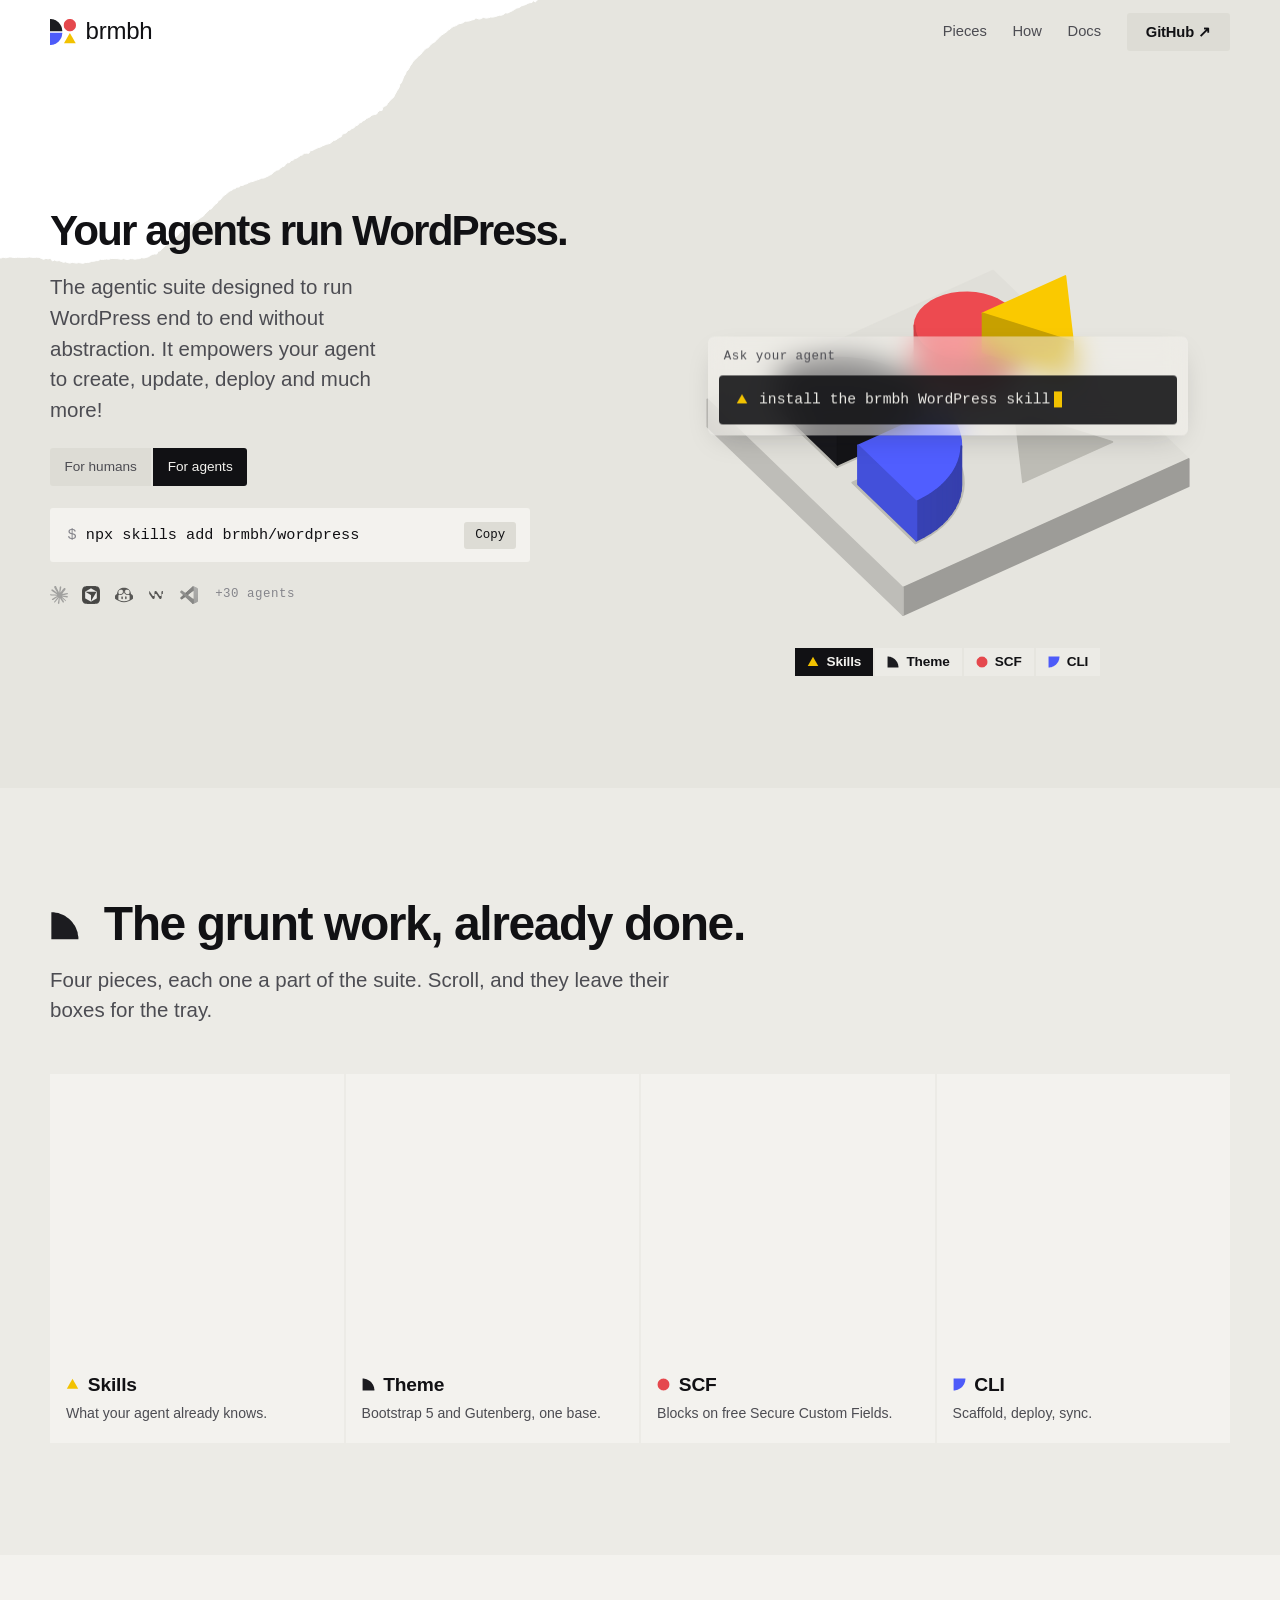
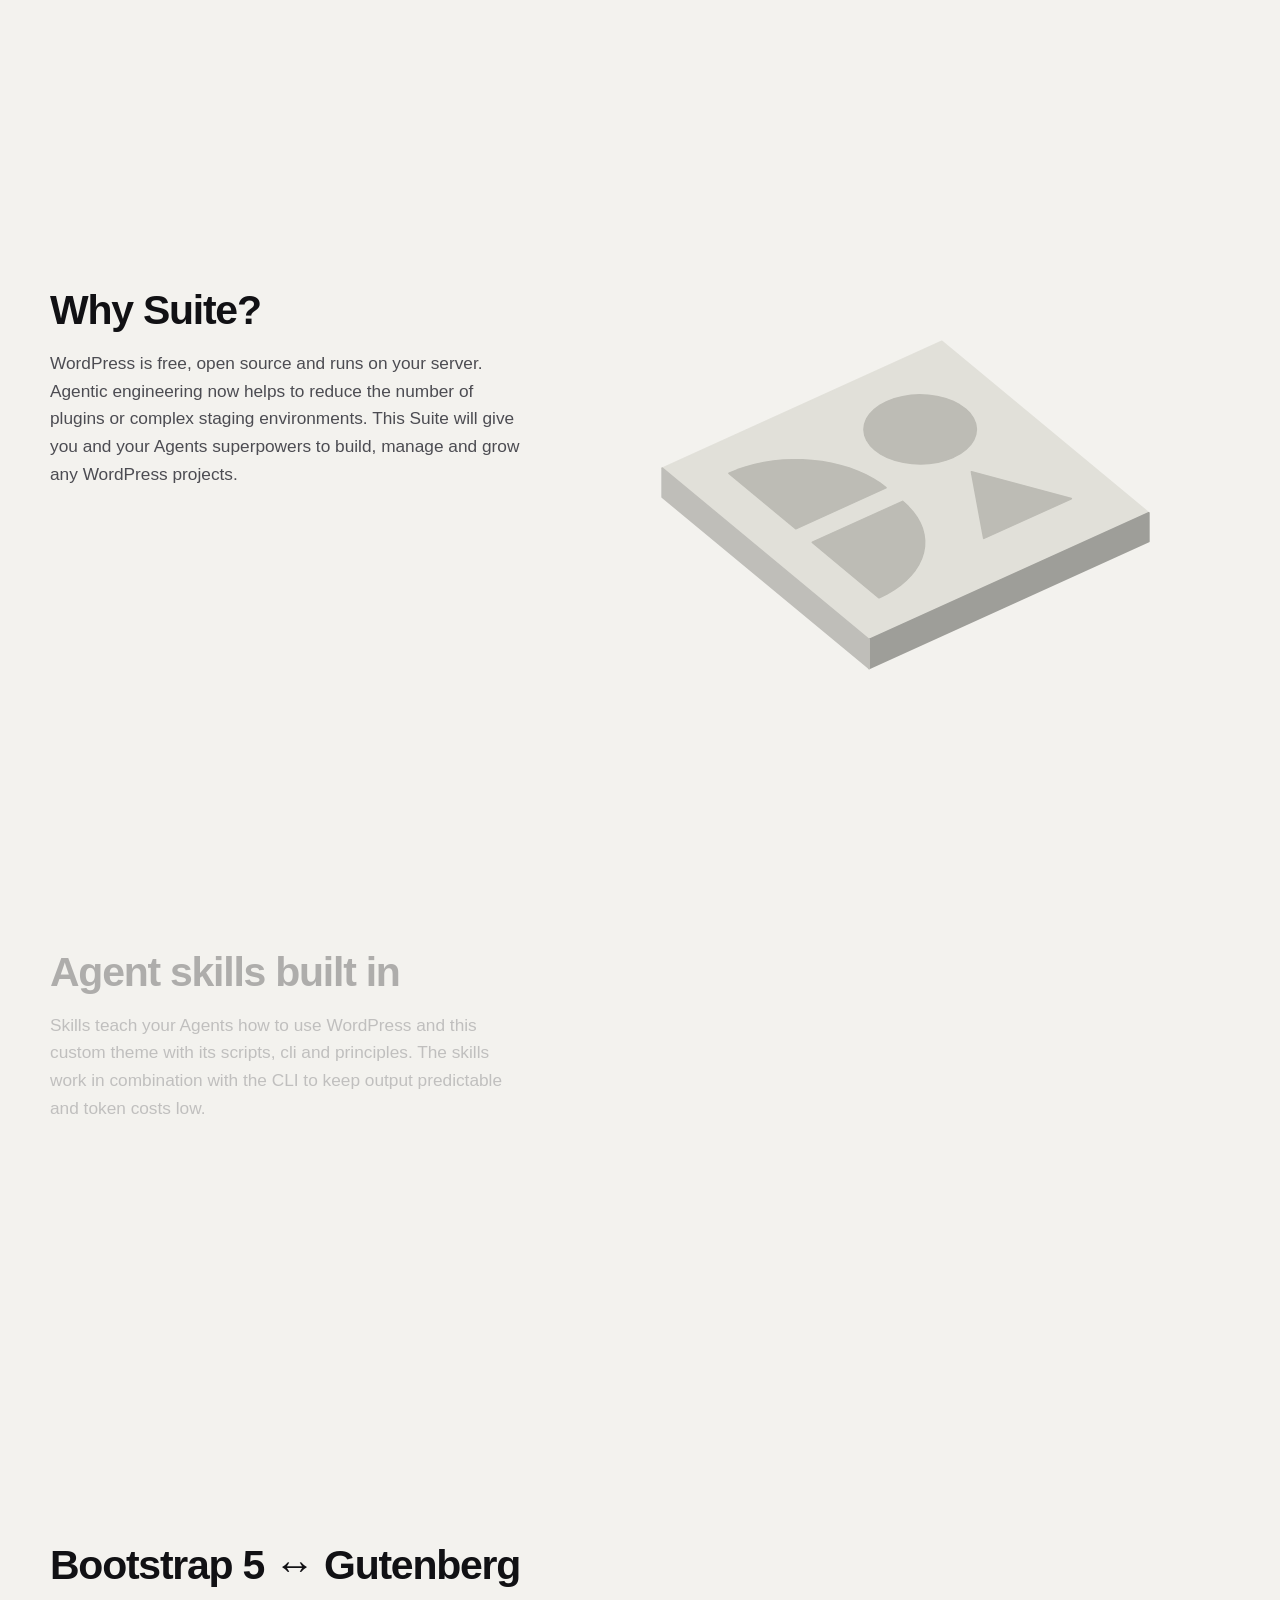
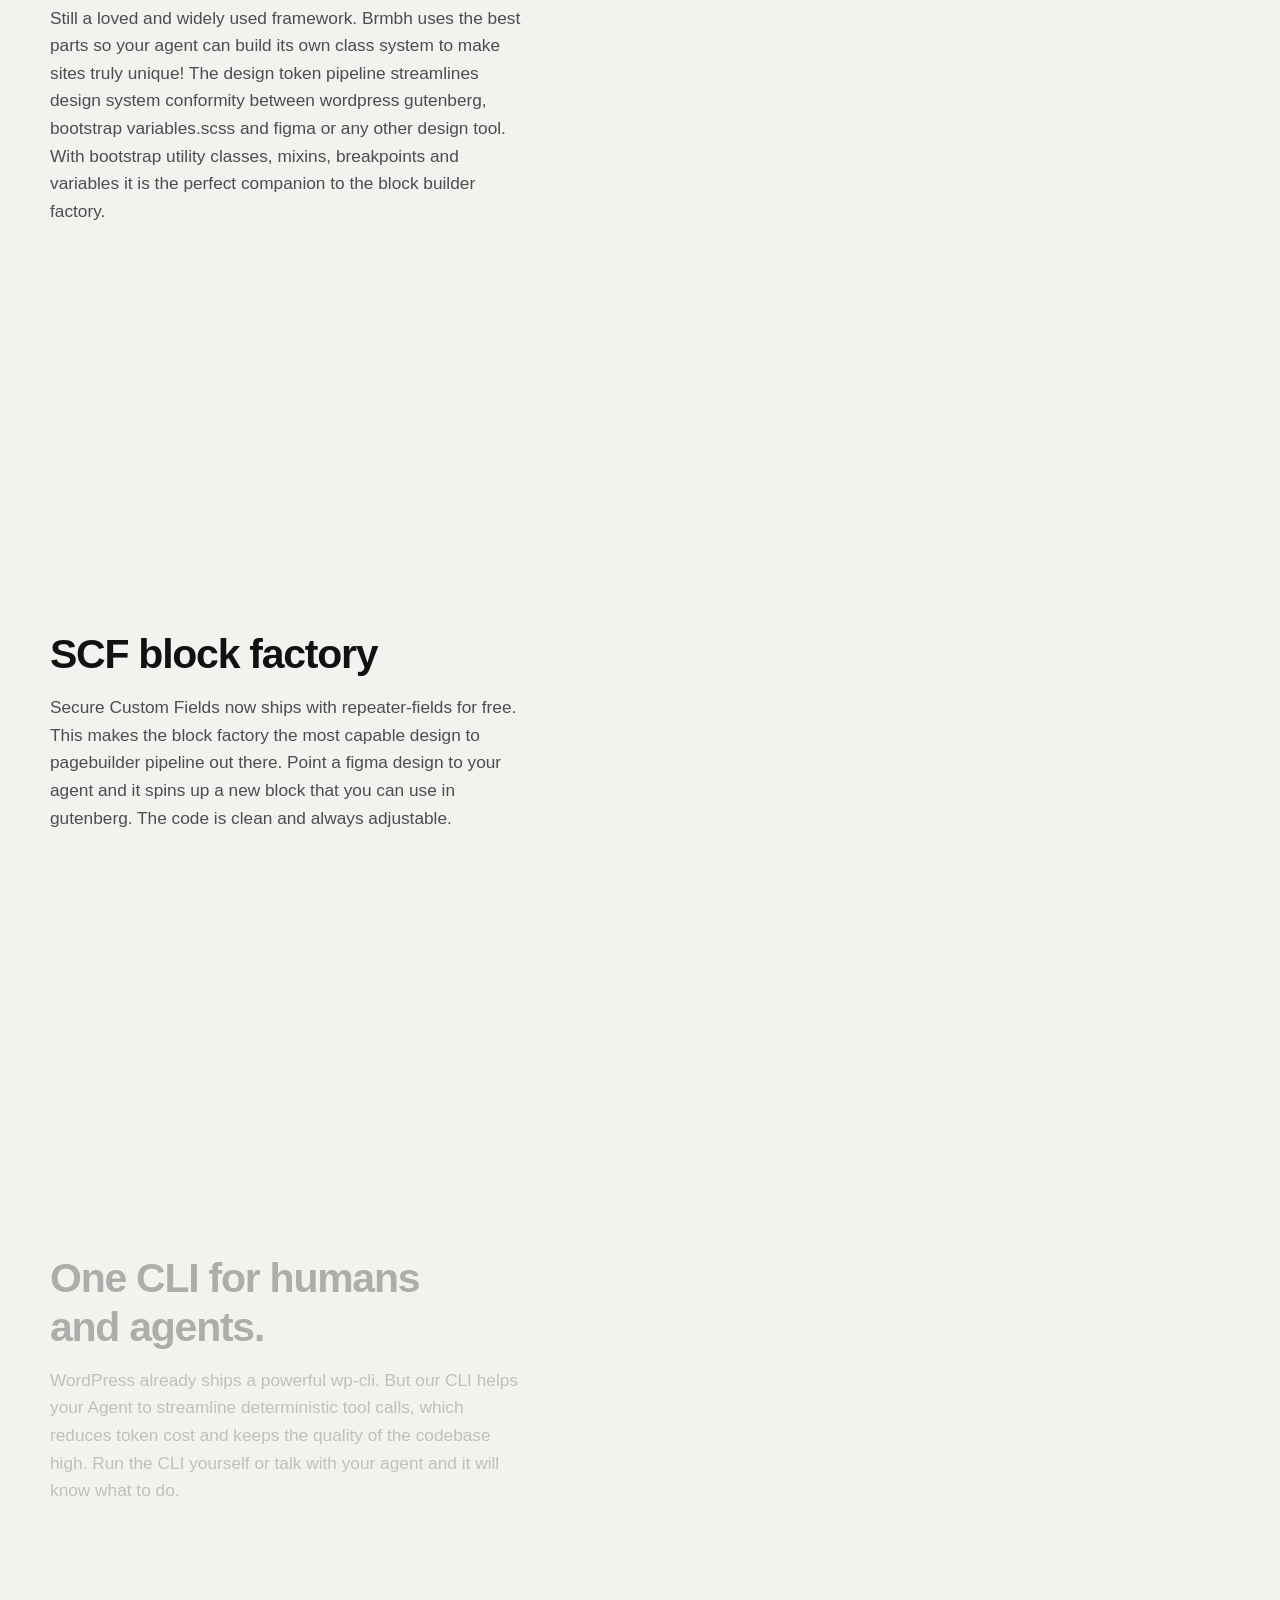
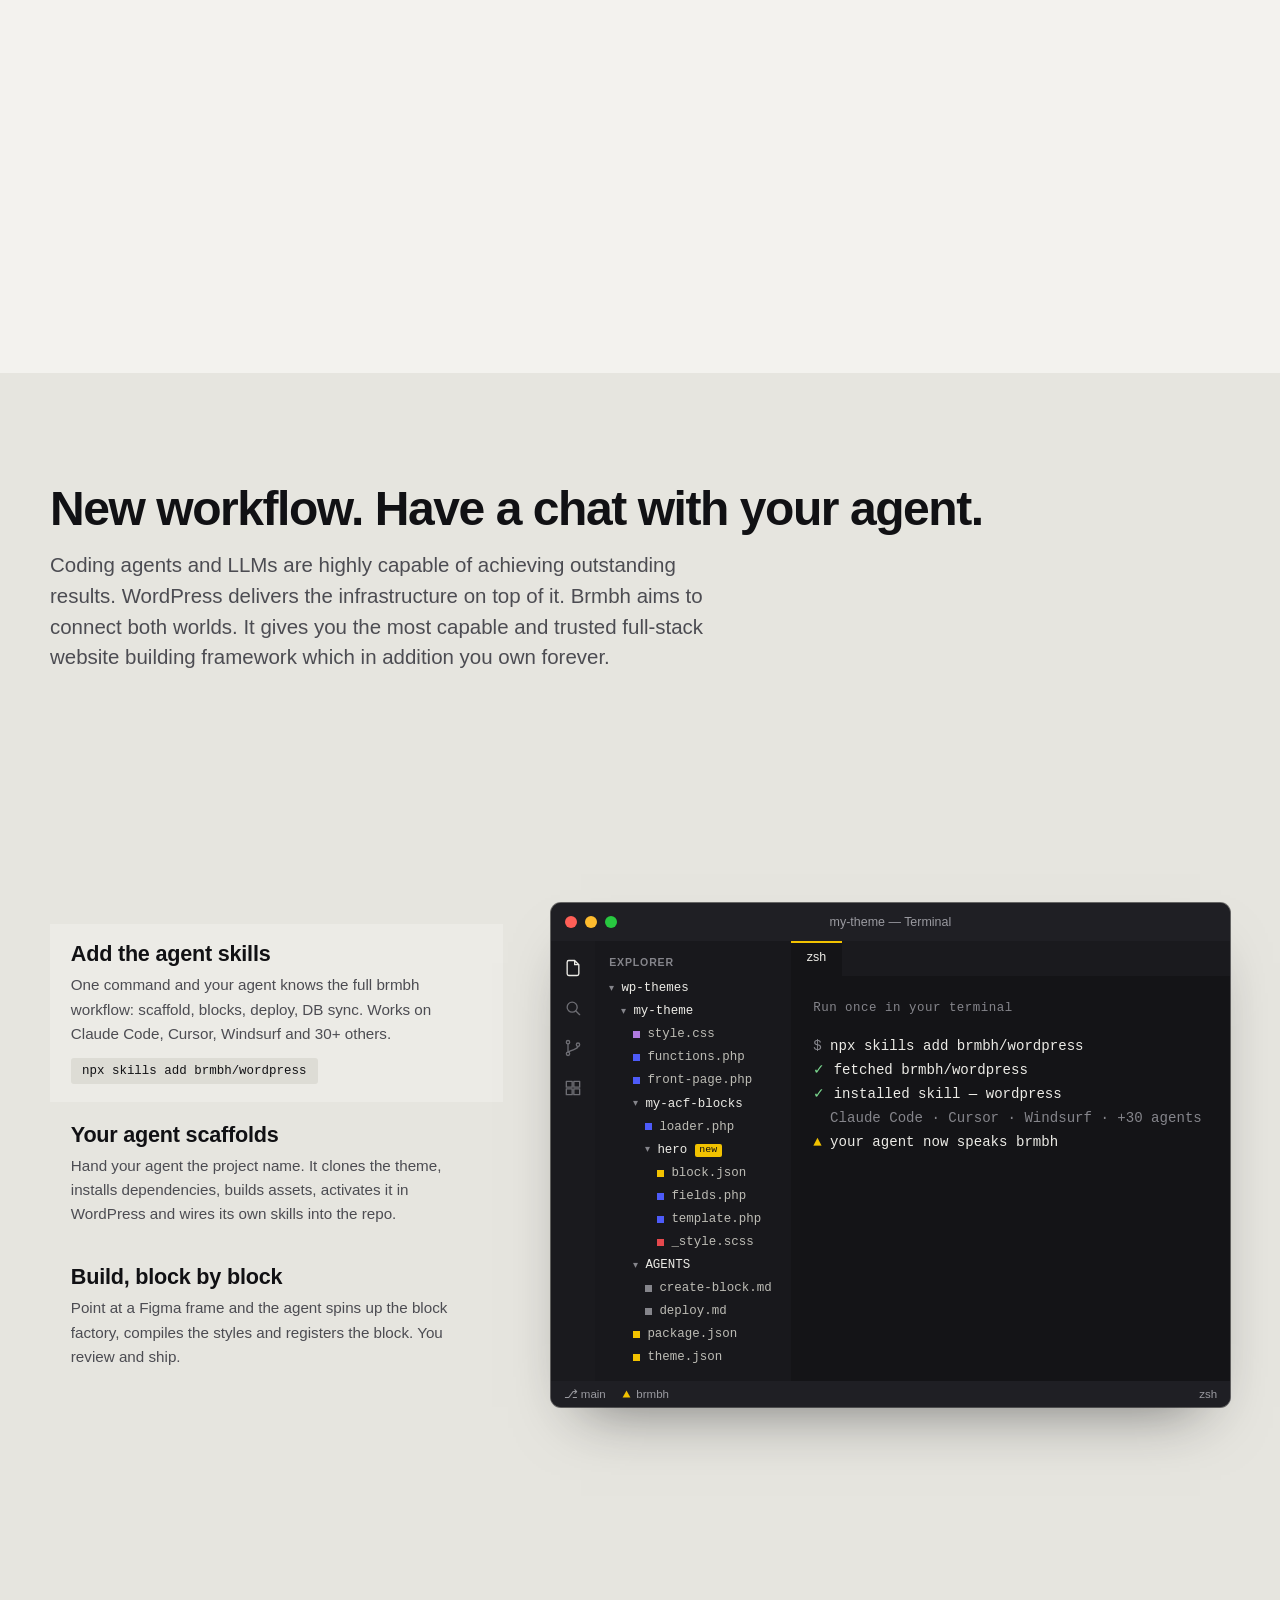
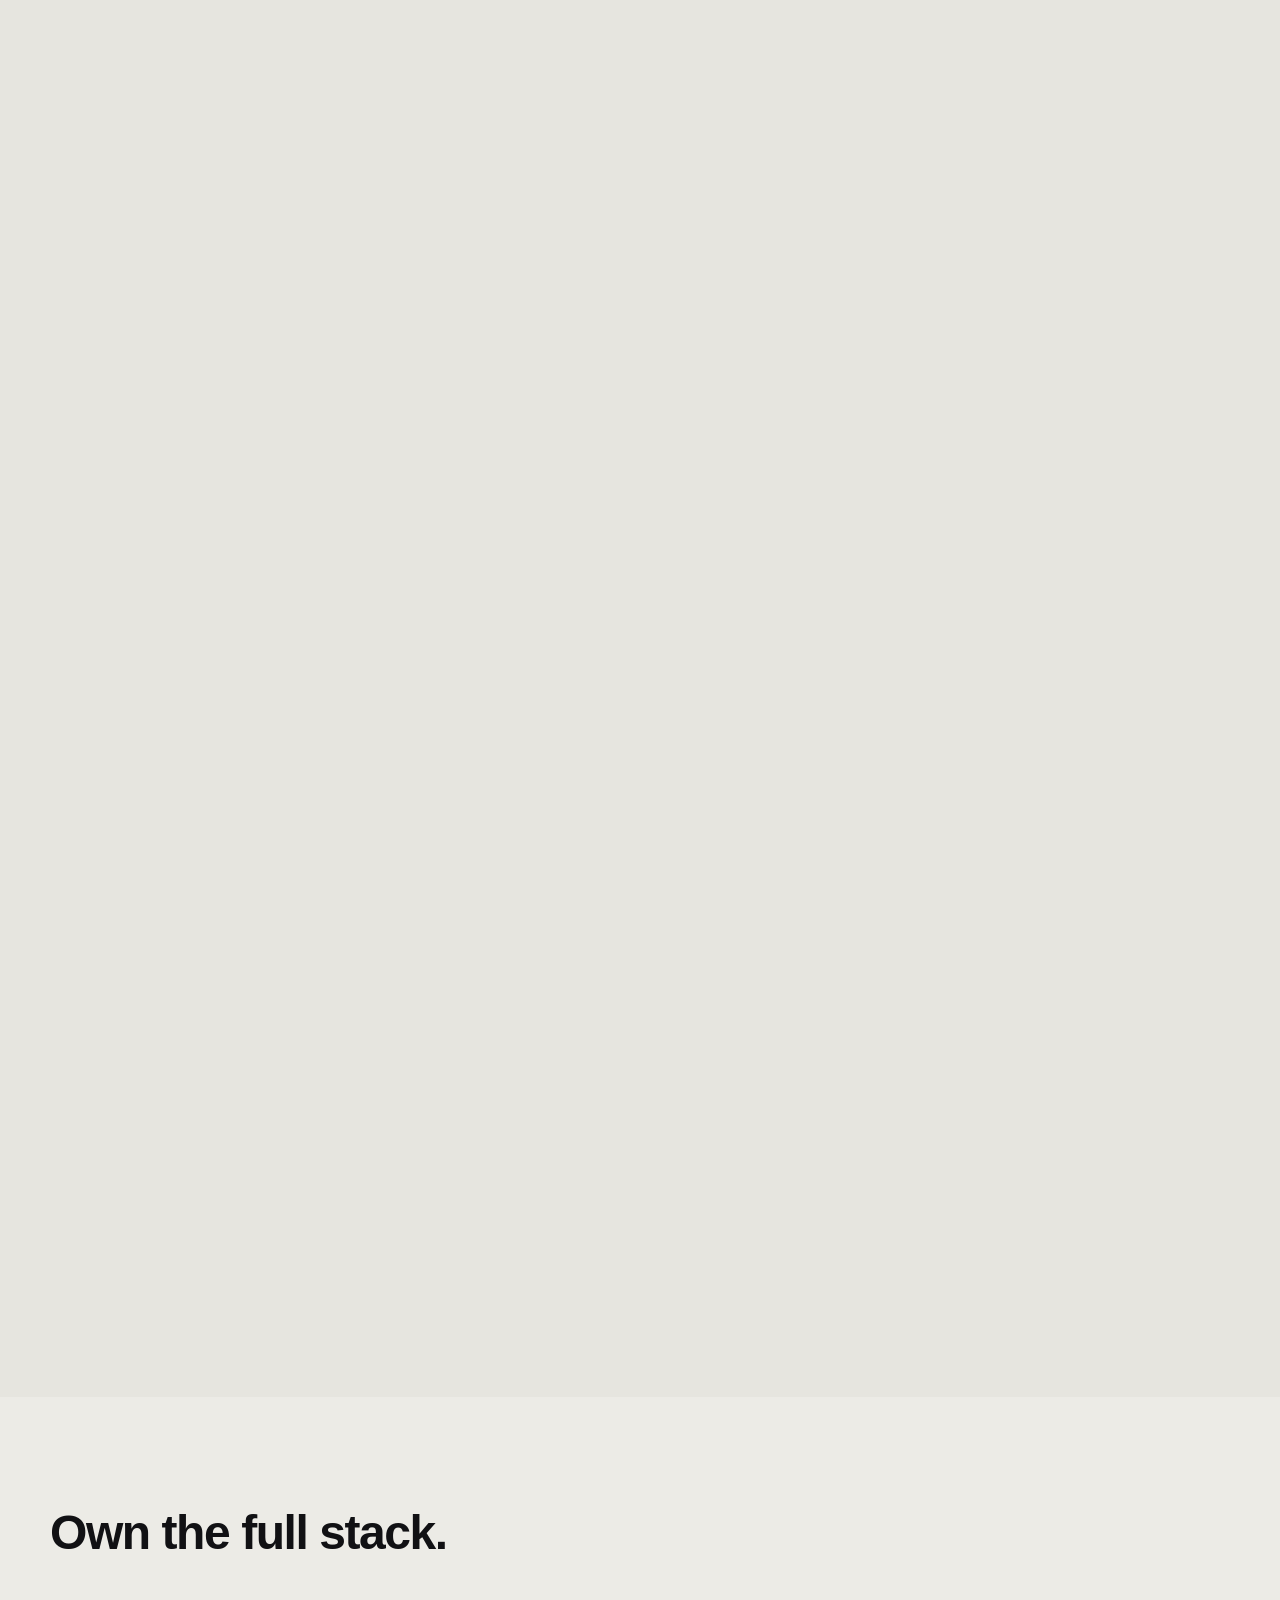
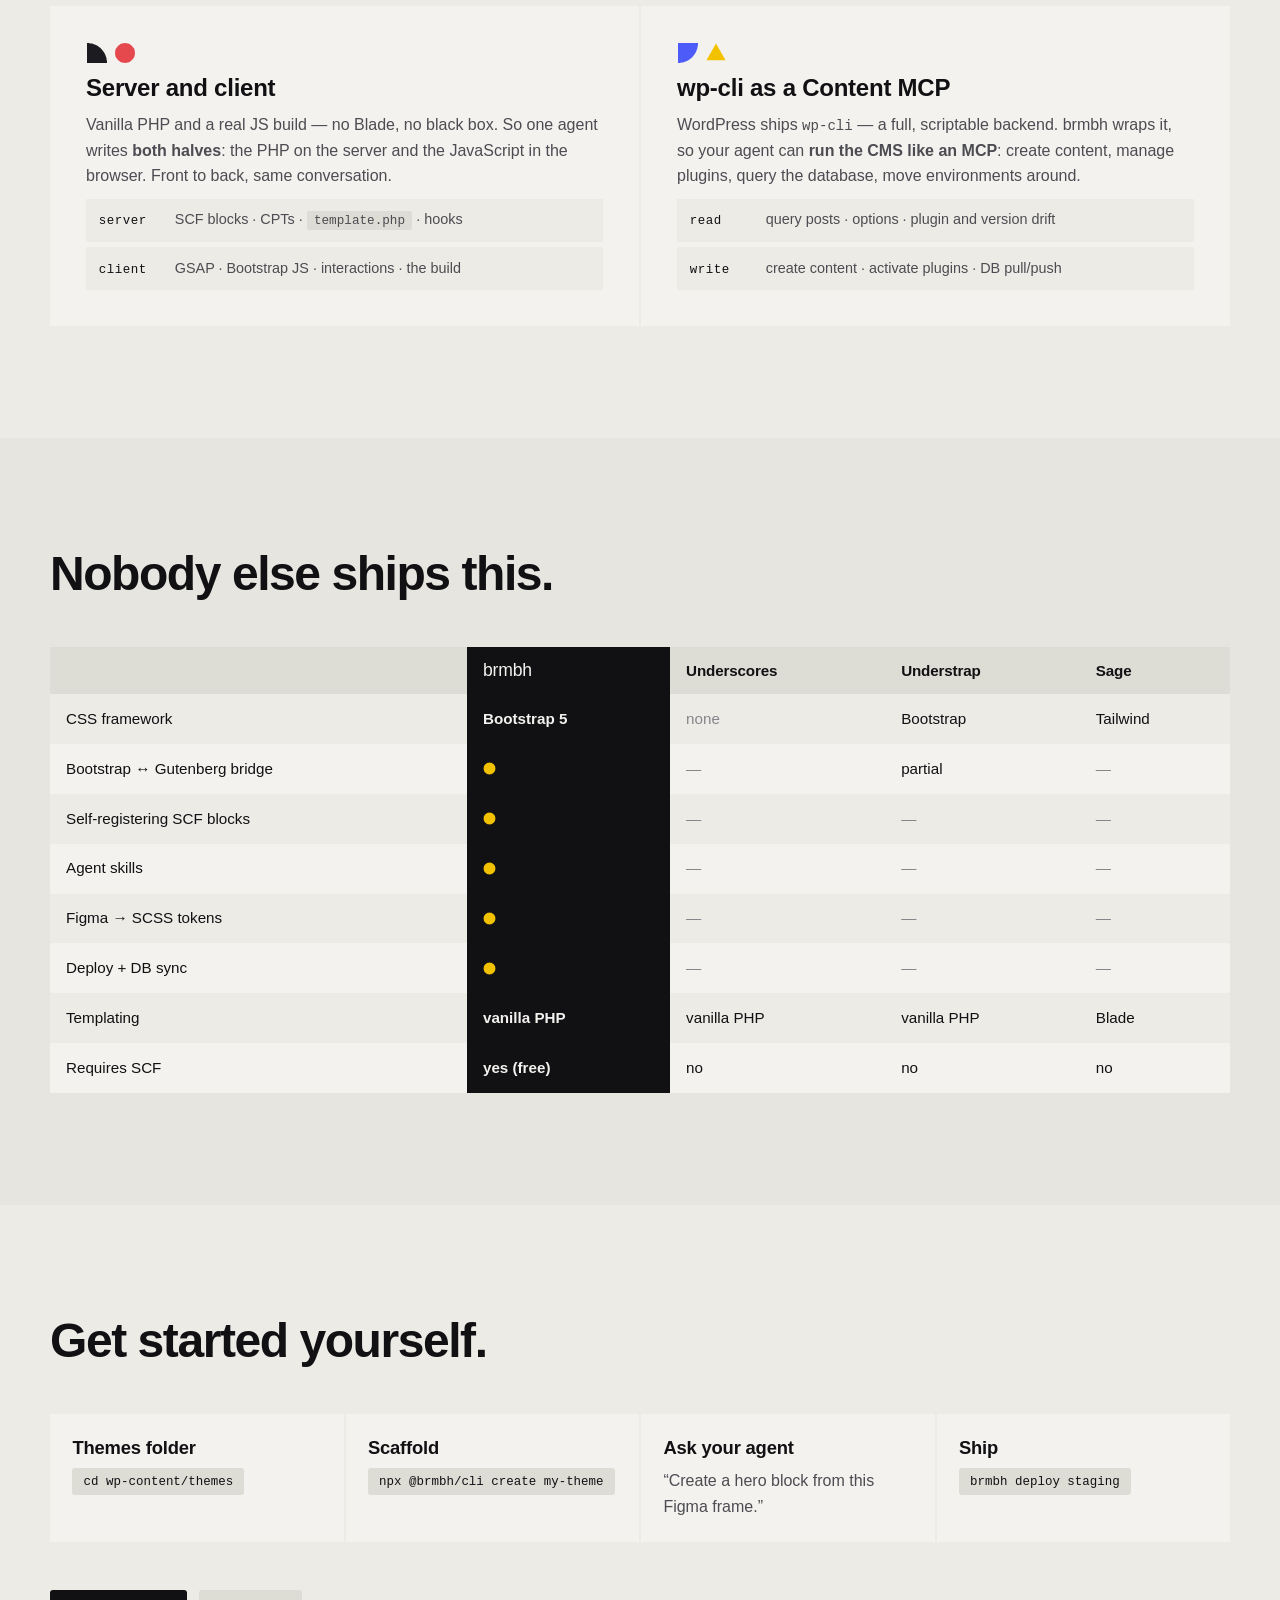
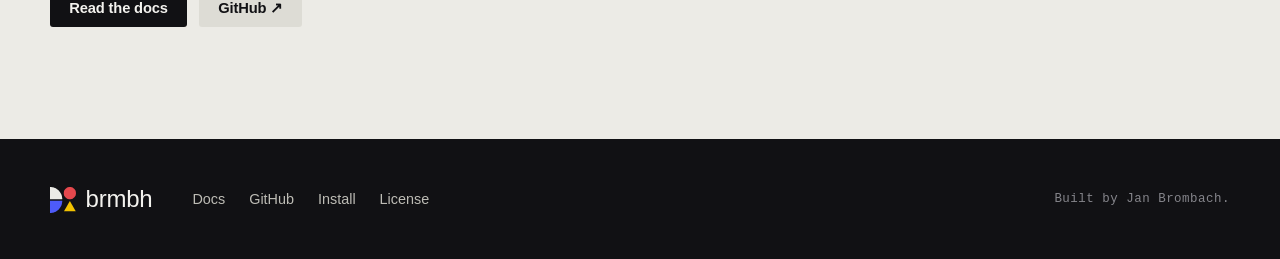
==== commit 6eeefae5: "feat(site): new hero headline and lead Refs: brmbh/site#1  Co-Authored-By: Claude Opus 5.5 <noreply@" ====
--- a/index.html
+++ b/index.html
@@ -12,8 +12,8 @@
   <meta name="theme-color" content="#e6e5df" />
   <meta property="og:type" content="website" />
   <meta property="og:url" content="https://wordpress.brombach.de/" />
-  <meta property="og:title" content="brmbh — WordPress run by your Agent." />
-  <meta property="og:description" content="The agentic suite that runs WordPress end to end. Your agent builds the blocks, you own every line." />
+  <meta property="og:title" content="brmbh — Your agents run WordPress." />
+  <meta property="og:description" content="The agentic suite designed to run WordPress end to end without abstraction. It empowers your agent to create, update, deploy and much more!" />
   <meta property="og:image" content="https://wordpress.brombach.de/assets/brand/og.png" />
   <meta property="og:image:width" content="1200" />
   <meta property="og:image:height" content="630" />
@@ -65,8 +65,8 @@
   <section class="band hero-band">
     <div class="wrap hero">
       <div class="hero__copy">
-        <h1>WordPress run by your Agent.</h1>
-        <p class="lead">The agentic suite that runs WordPress end to end. Your agent builds the blocks, you own every line.</p>
+        <h1>Your agents run WordPress.</h1>
+        <p class="lead">The agentic suite designed to run WordPress end to end without abstraction. It empowers your agent to create, update, deploy and much more!</p>
 
         <div class="aud" role="tablist" aria-label="Install for">
           <button class="aud__btn" role="tab" data-aud="humans" aria-selected="false">For humans</button>
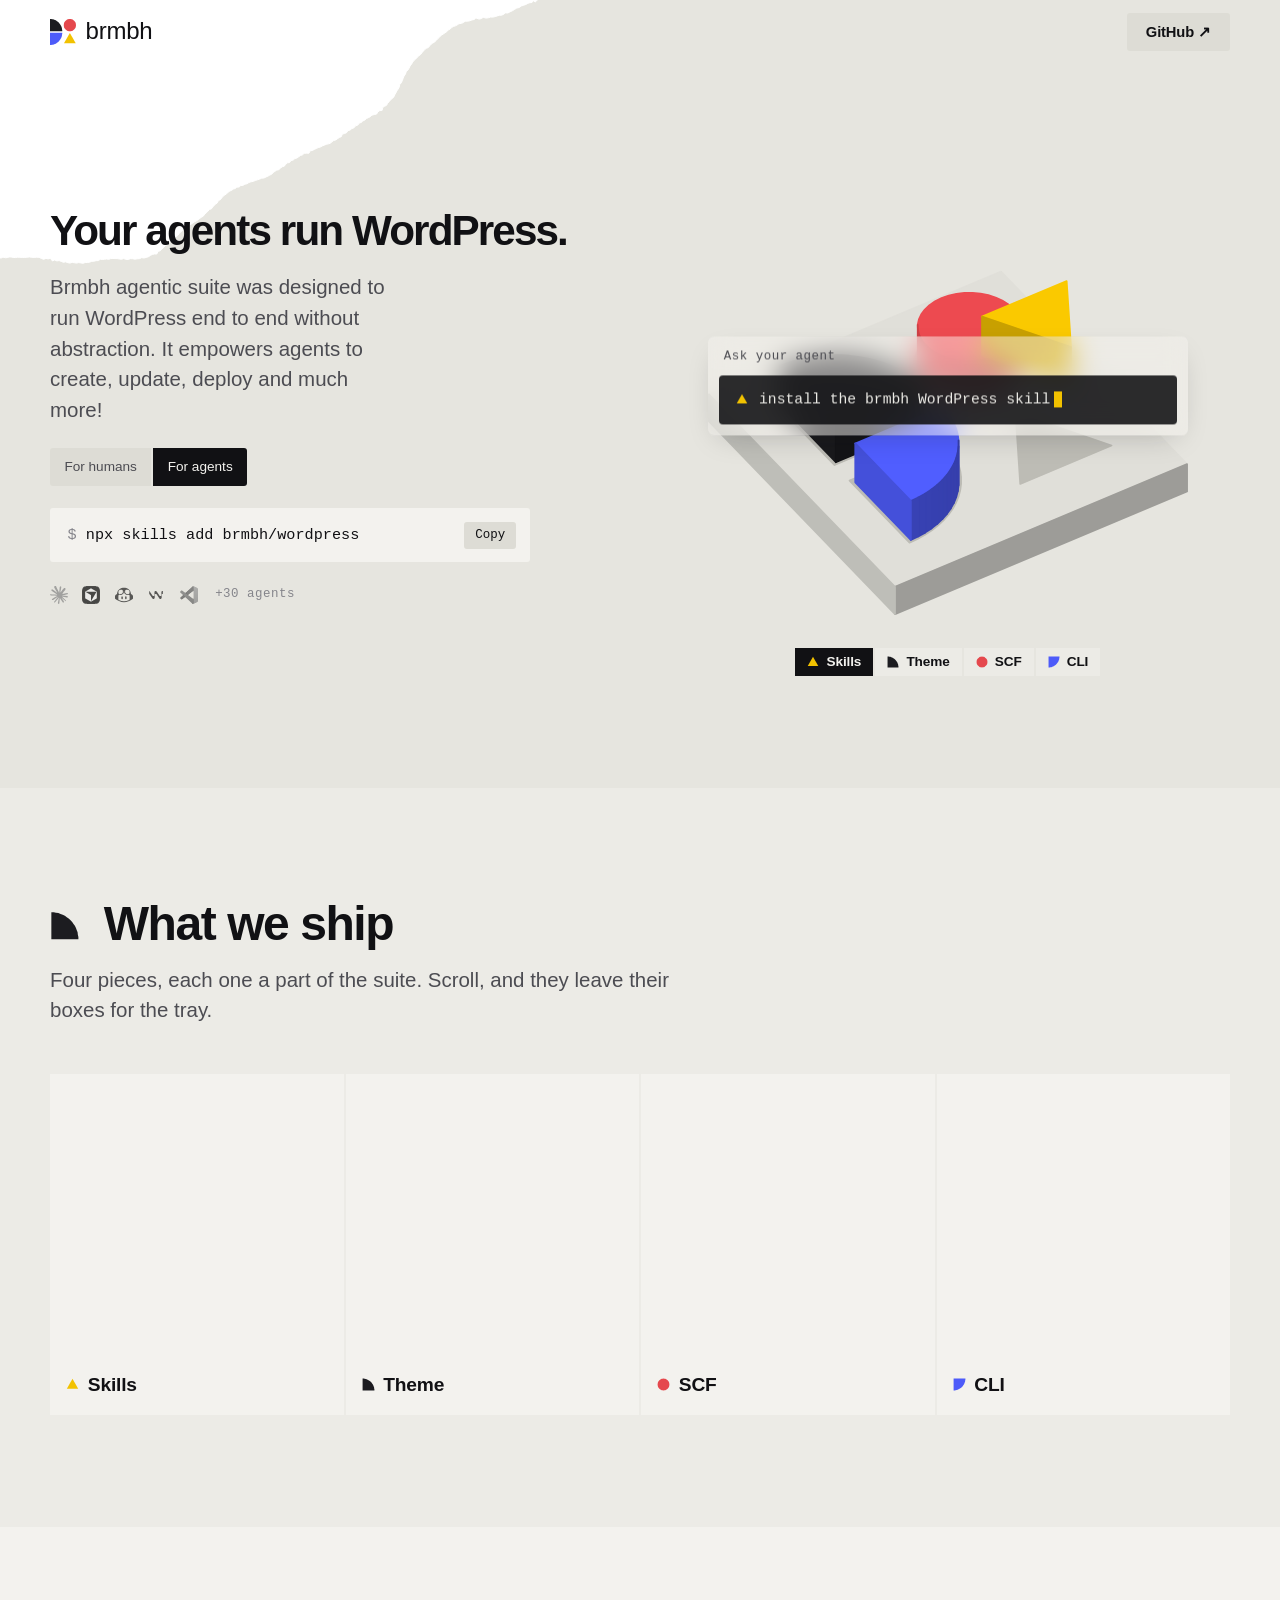
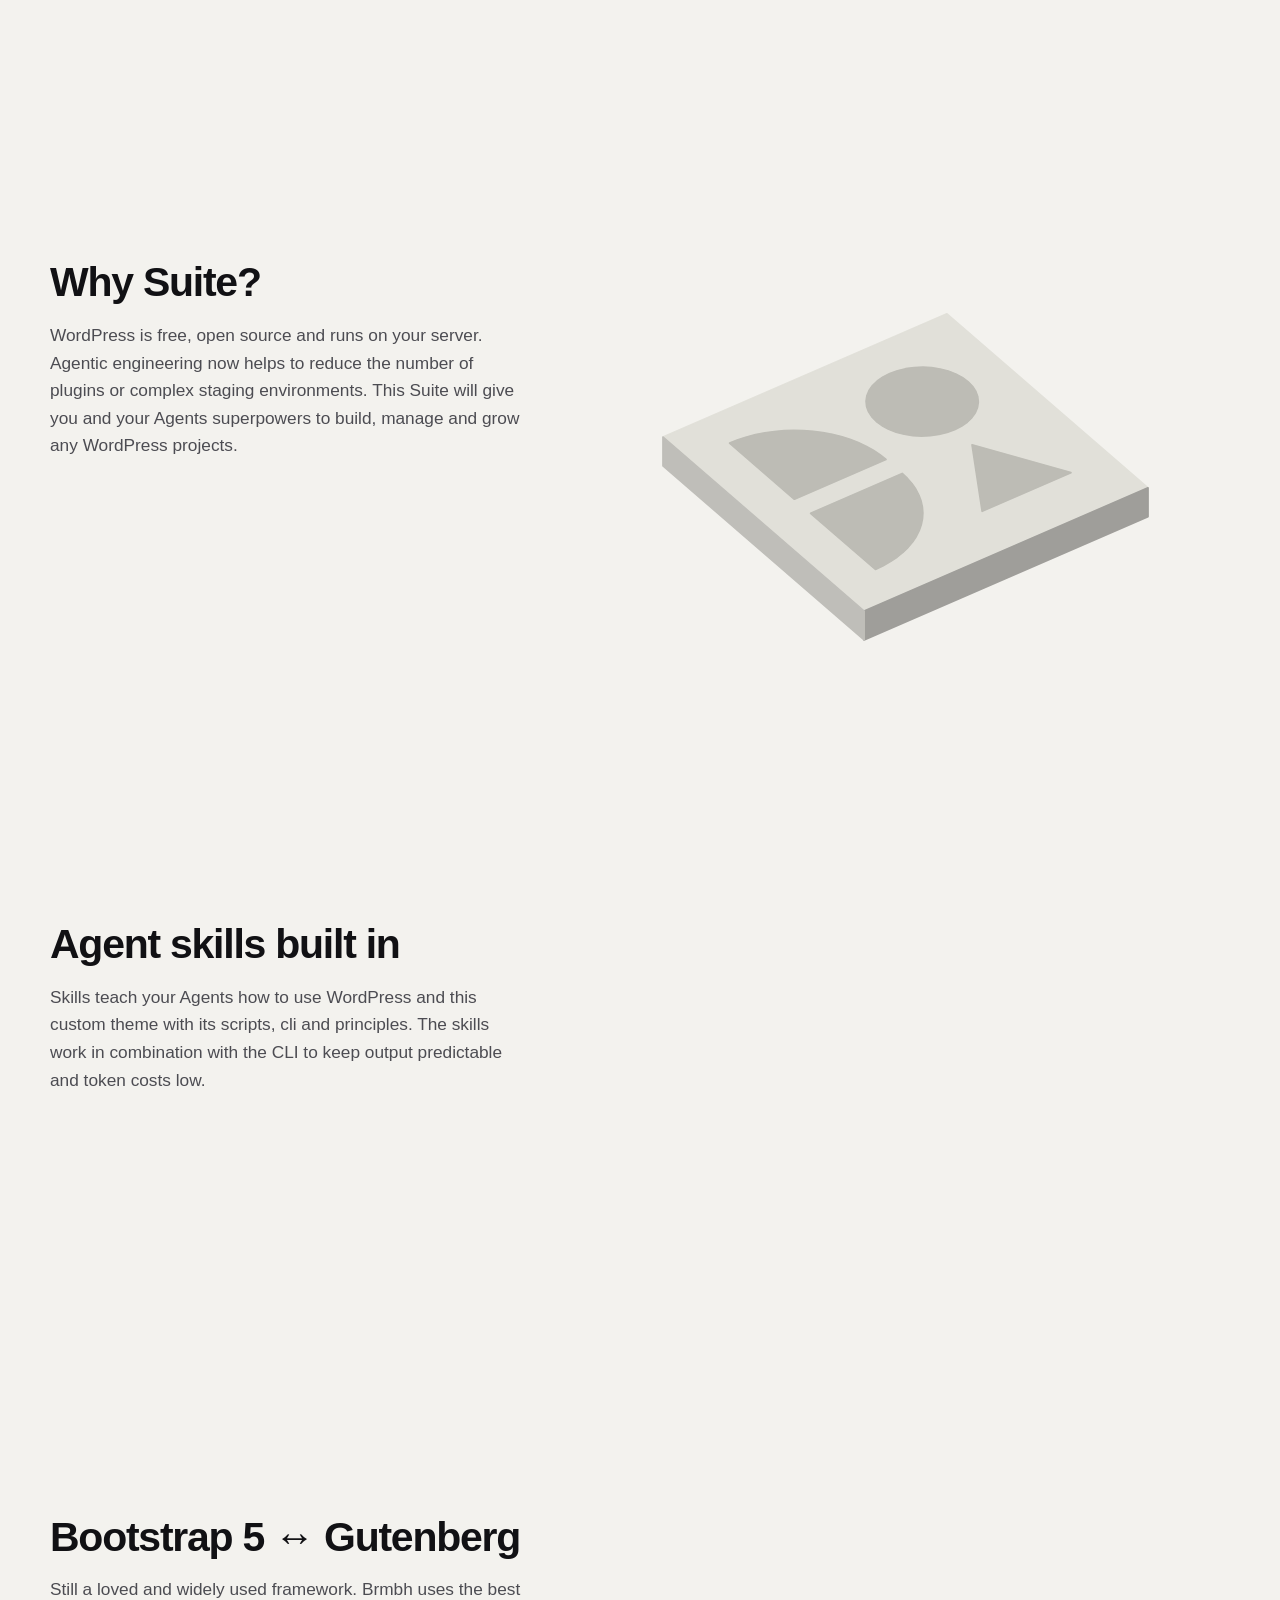
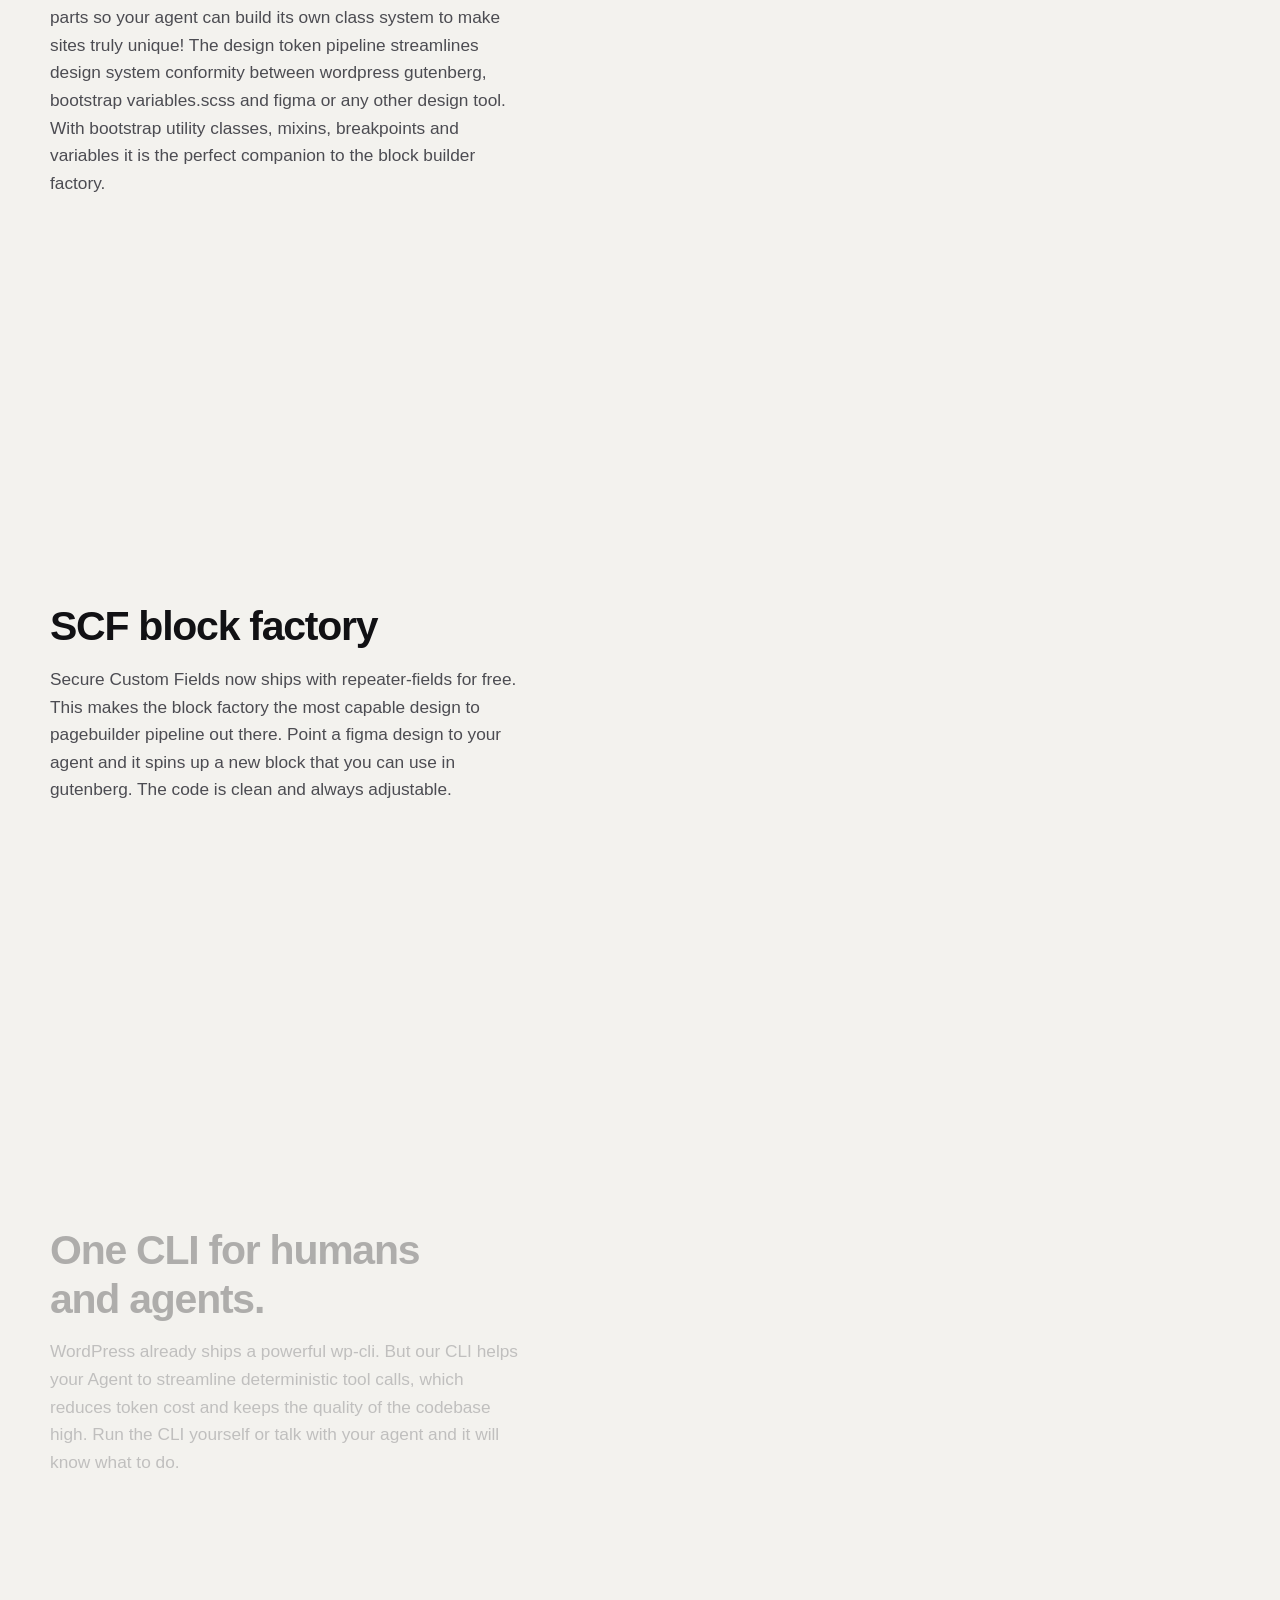
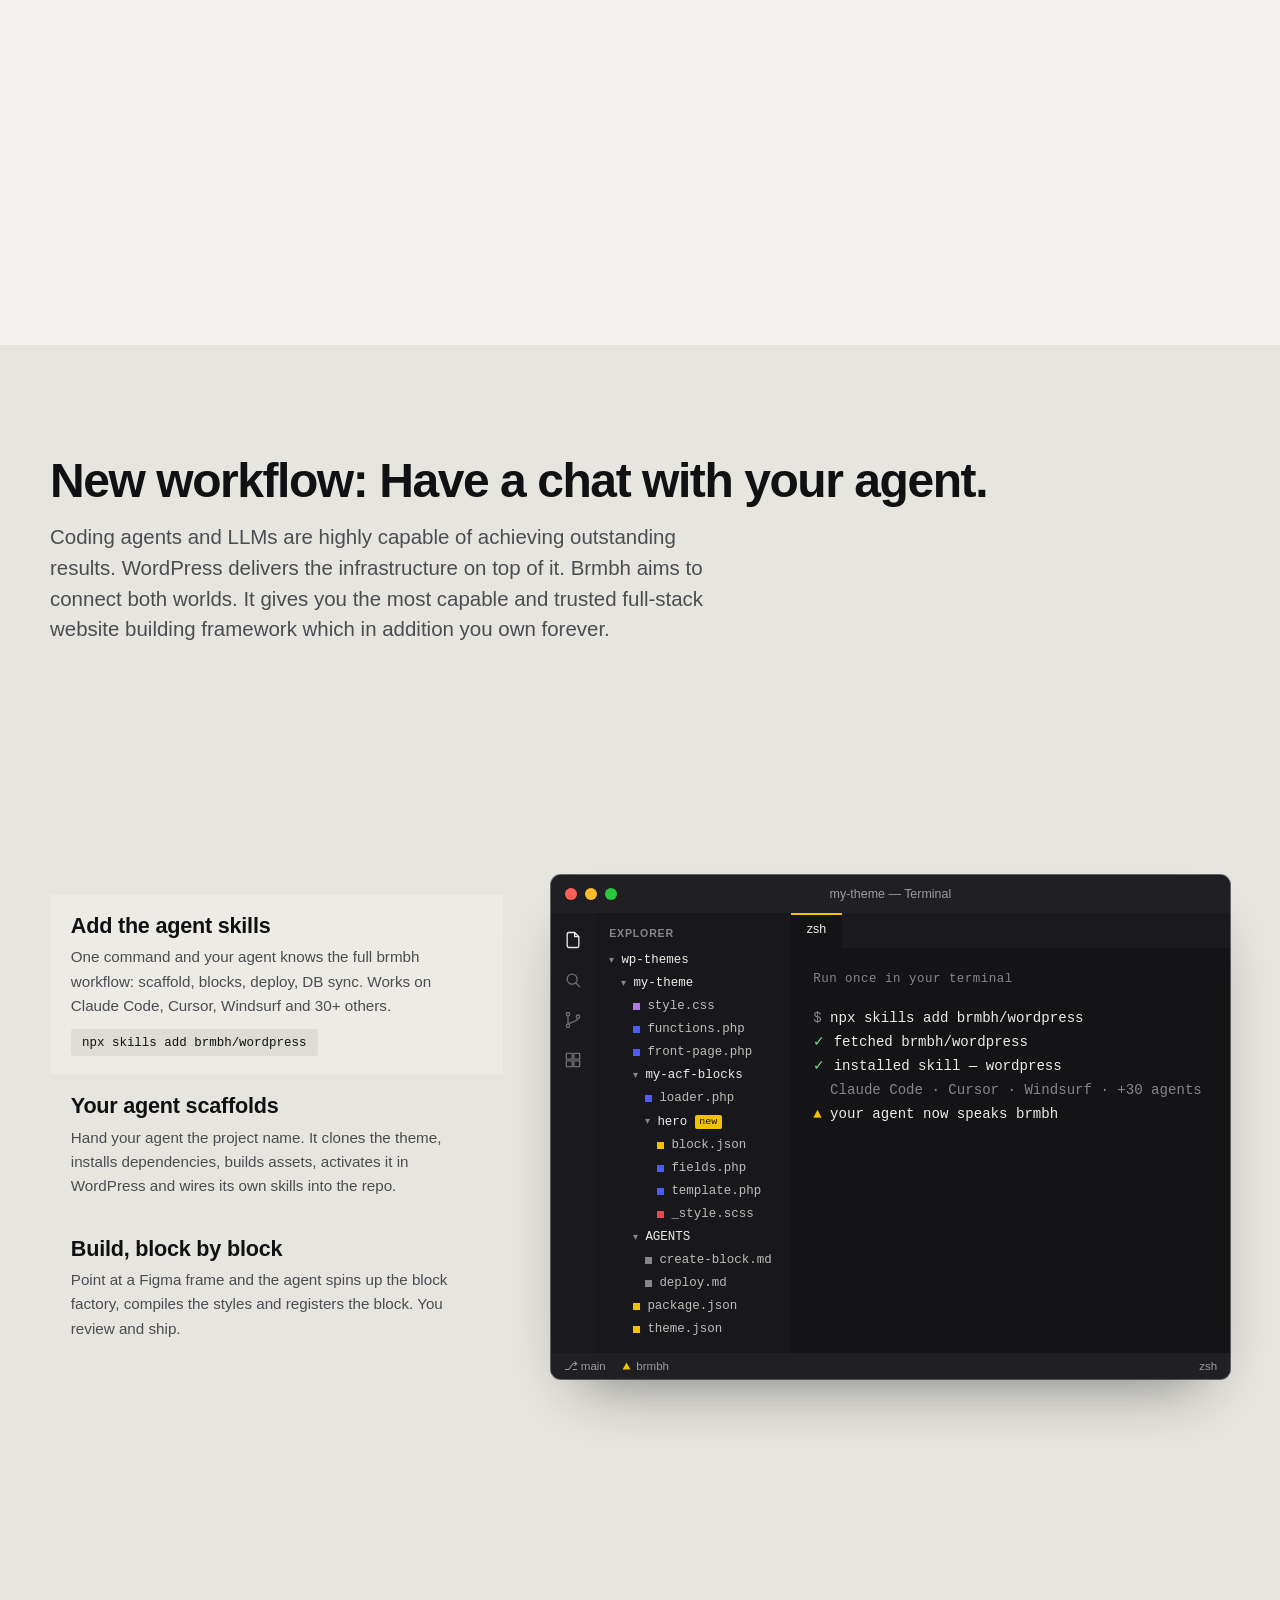
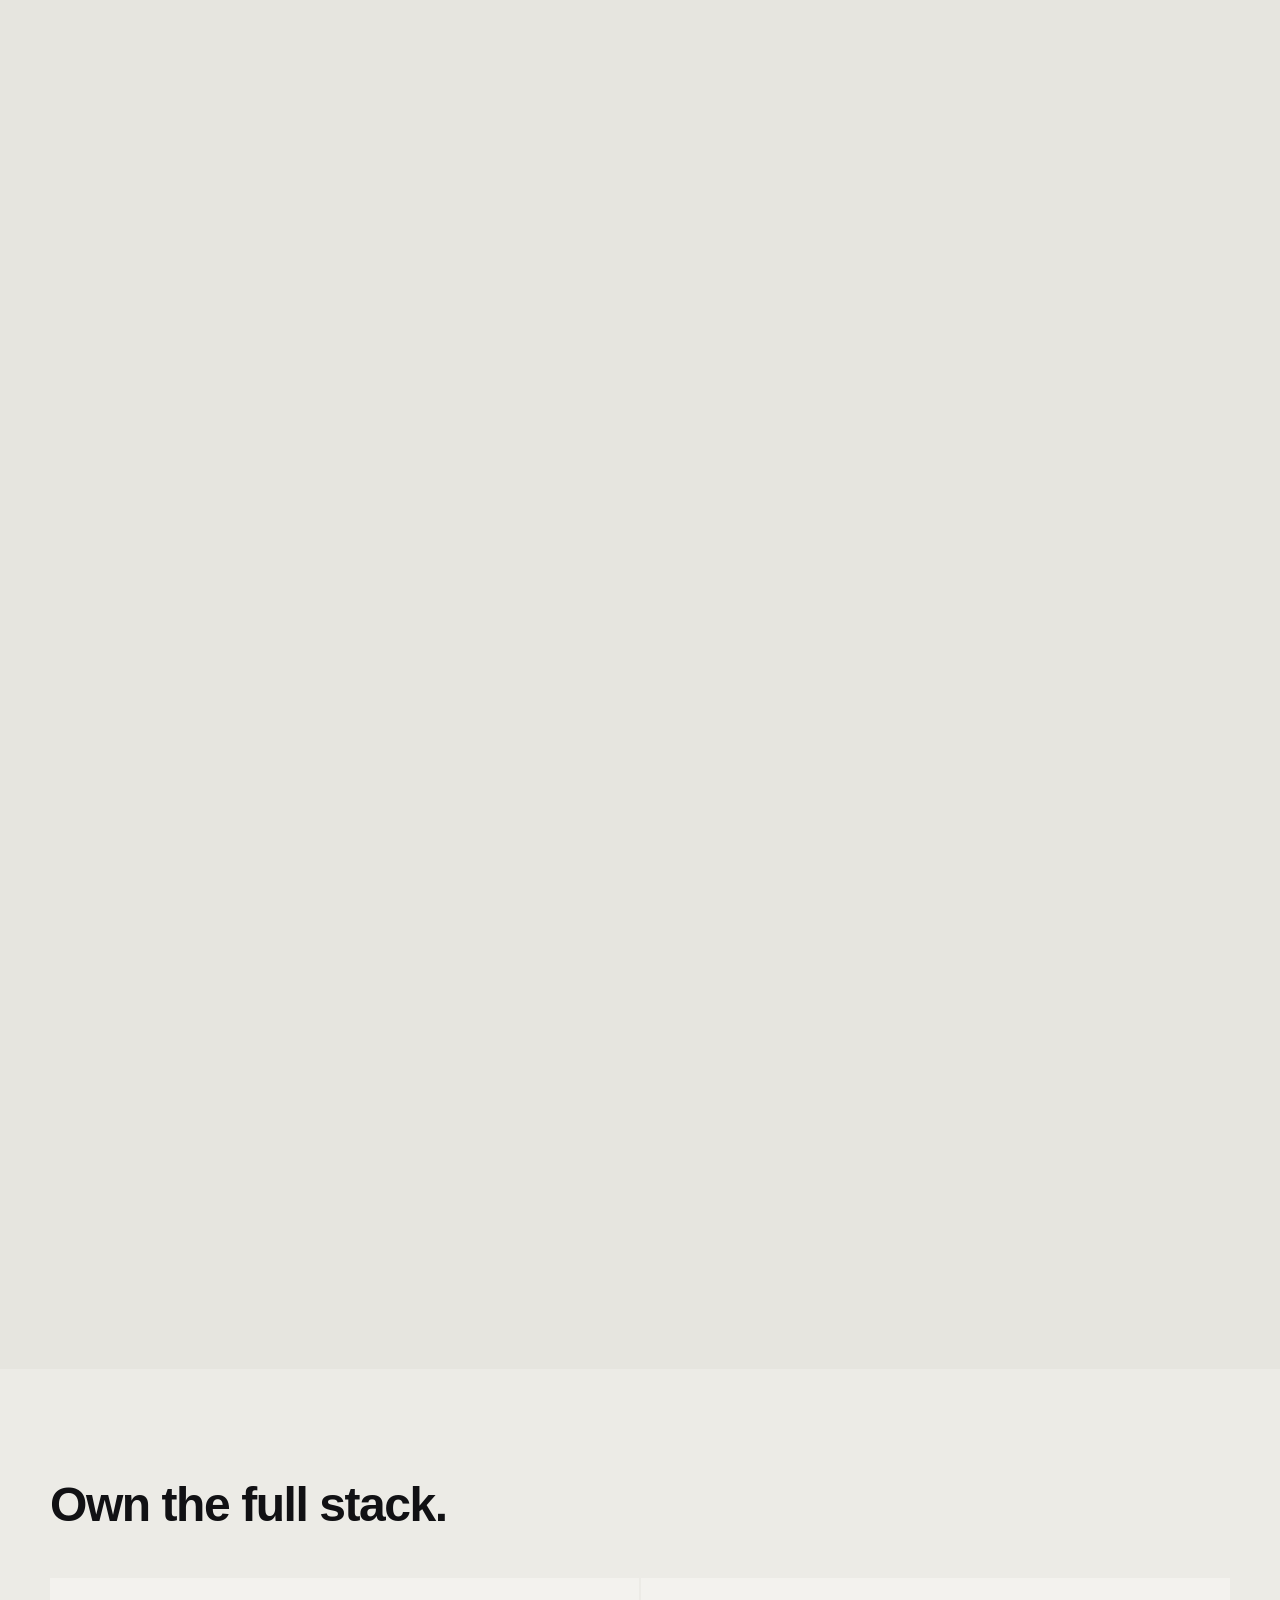
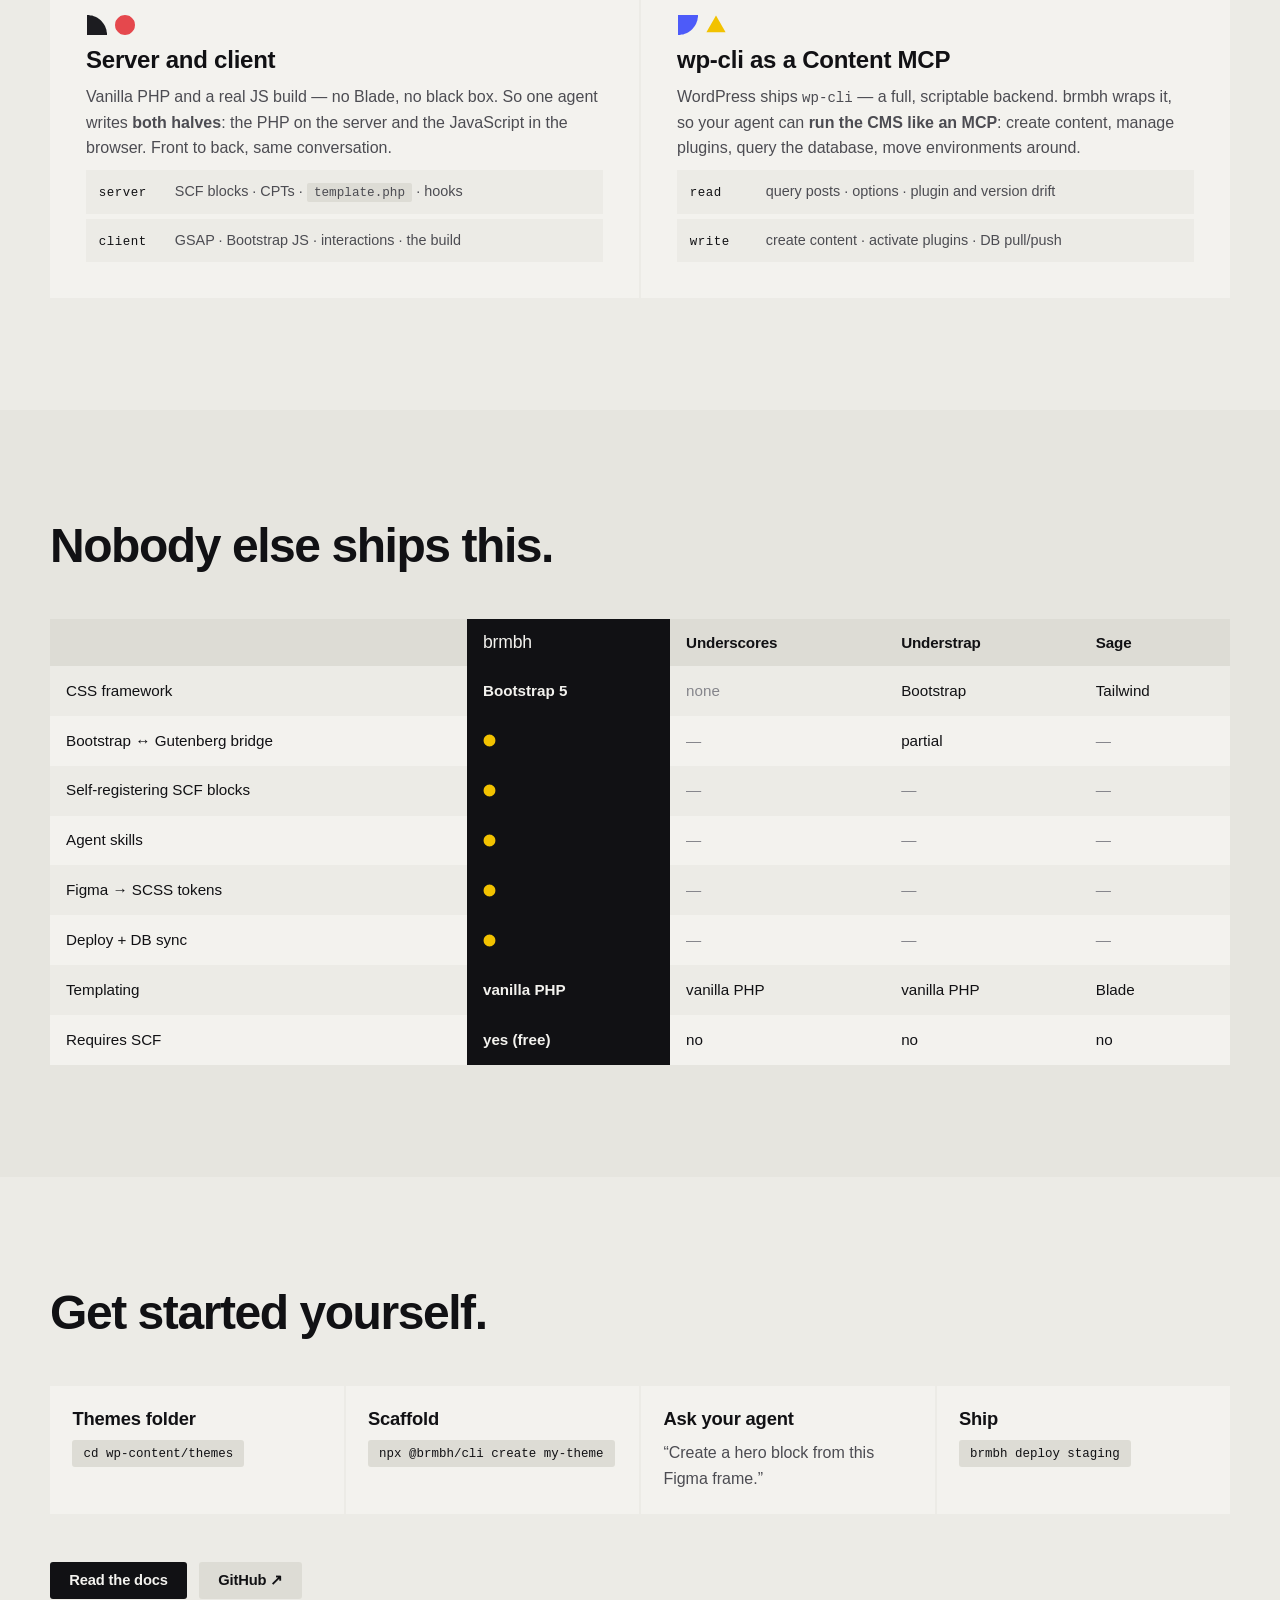
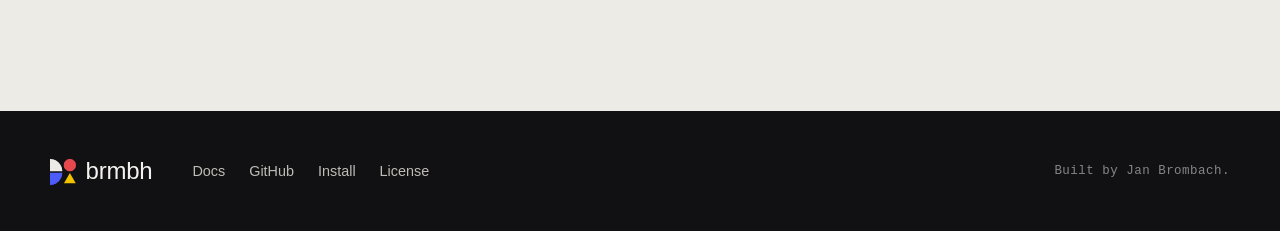
==== commit 3500cd39: "feat(site): third copy round from tack, header down to GitHub Refs: brmbh/site#1  Co-Authored-By: Cl" ====
--- a/index.html
+++ b/index.html
@@ -13,7 +13,7 @@
   <meta property="og:type" content="website" />
   <meta property="og:url" content="https://wordpress.brombach.de/" />
   <meta property="og:title" content="brmbh — Your agents run WordPress." />
-  <meta property="og:description" content="The agentic suite designed to run WordPress end to end without abstraction. It empowers your agent to create, update, deploy and much more!" />
+  <meta property="og:description" content="Brmbh agentic suite was designed to run WordPress end to end without abstraction. It empowers agents to create, update, deploy and much more!" />
   <meta property="og:image" content="https://wordpress.brombach.de/assets/brand/og.png" />
   <meta property="og:image:width" content="1200" />
   <meta property="og:image:height" content="630" />
@@ -53,9 +53,6 @@
     <div class="wrap top__inner">
       <a class="brand" href="./" aria-label="brmbh home"><span class="brand__mark" data-mark></span><span class="brand__word">brmbh</span></a>
       <nav class="nav" aria-label="Main">
-        <a href="#pieces">Pieces</a>
-        <a href="#how">How</a>
-        <a href="docs.html">Docs</a>
         <a class="btn btn--quiet" href="https://github.com/brmbh/wordpress" target="_blank" rel="noopener">GitHub ↗</a>
       </nav>
     </div>
@@ -66,7 +63,7 @@
     <div class="wrap hero">
       <div class="hero__copy">
         <h1>Your agents run WordPress.</h1>
-        <p class="lead">The agentic suite designed to run WordPress end to end without abstraction. It empowers your agent to create, update, deploy and much more!</p>
+        <p class="lead">Brmbh agentic suite was designed to run WordPress end to end without abstraction. It empowers agents to create, update, deploy and much more!</p>
 
         <div class="aud" role="tablist" aria-label="Install for">
           <button class="aud__btn" role="tab" data-aud="humans" aria-selected="false">For humans</button>
@@ -108,7 +105,7 @@
   <section class="band band--2 intro" id="pieces">
     <div class="wrap">
       <div class="head">
-        <h2><span class="mk" data-glyph="quarter:white"></span>The grunt work, already done.</h2>
+        <h2><span class="mk" data-glyph="quarter:white"></span>What we ship</h2>
         <p class="lead">Four pieces, each one a part of the suite. Scroll, and they leave their boxes for the tray.</p>
       </div>
       <div class="pieces" data-pieces></div>
@@ -133,7 +130,7 @@
   <section class="band" id="how">
     <div class="wrap">
       <div class="head">
-        <h2>New workflow. Have a chat with your agent.</h2>
+        <h2>New workflow: Have a chat with your agent.</h2>
         <p class="lead">Coding agents and LLMs are highly capable of achieving outstanding results. WordPress delivers the infrastructure on top of it. Brmbh aims to connect both worlds. It gives you the most capable and trusted full-stack website building framework which in addition you own forever.</p>
       </div>
     </div>
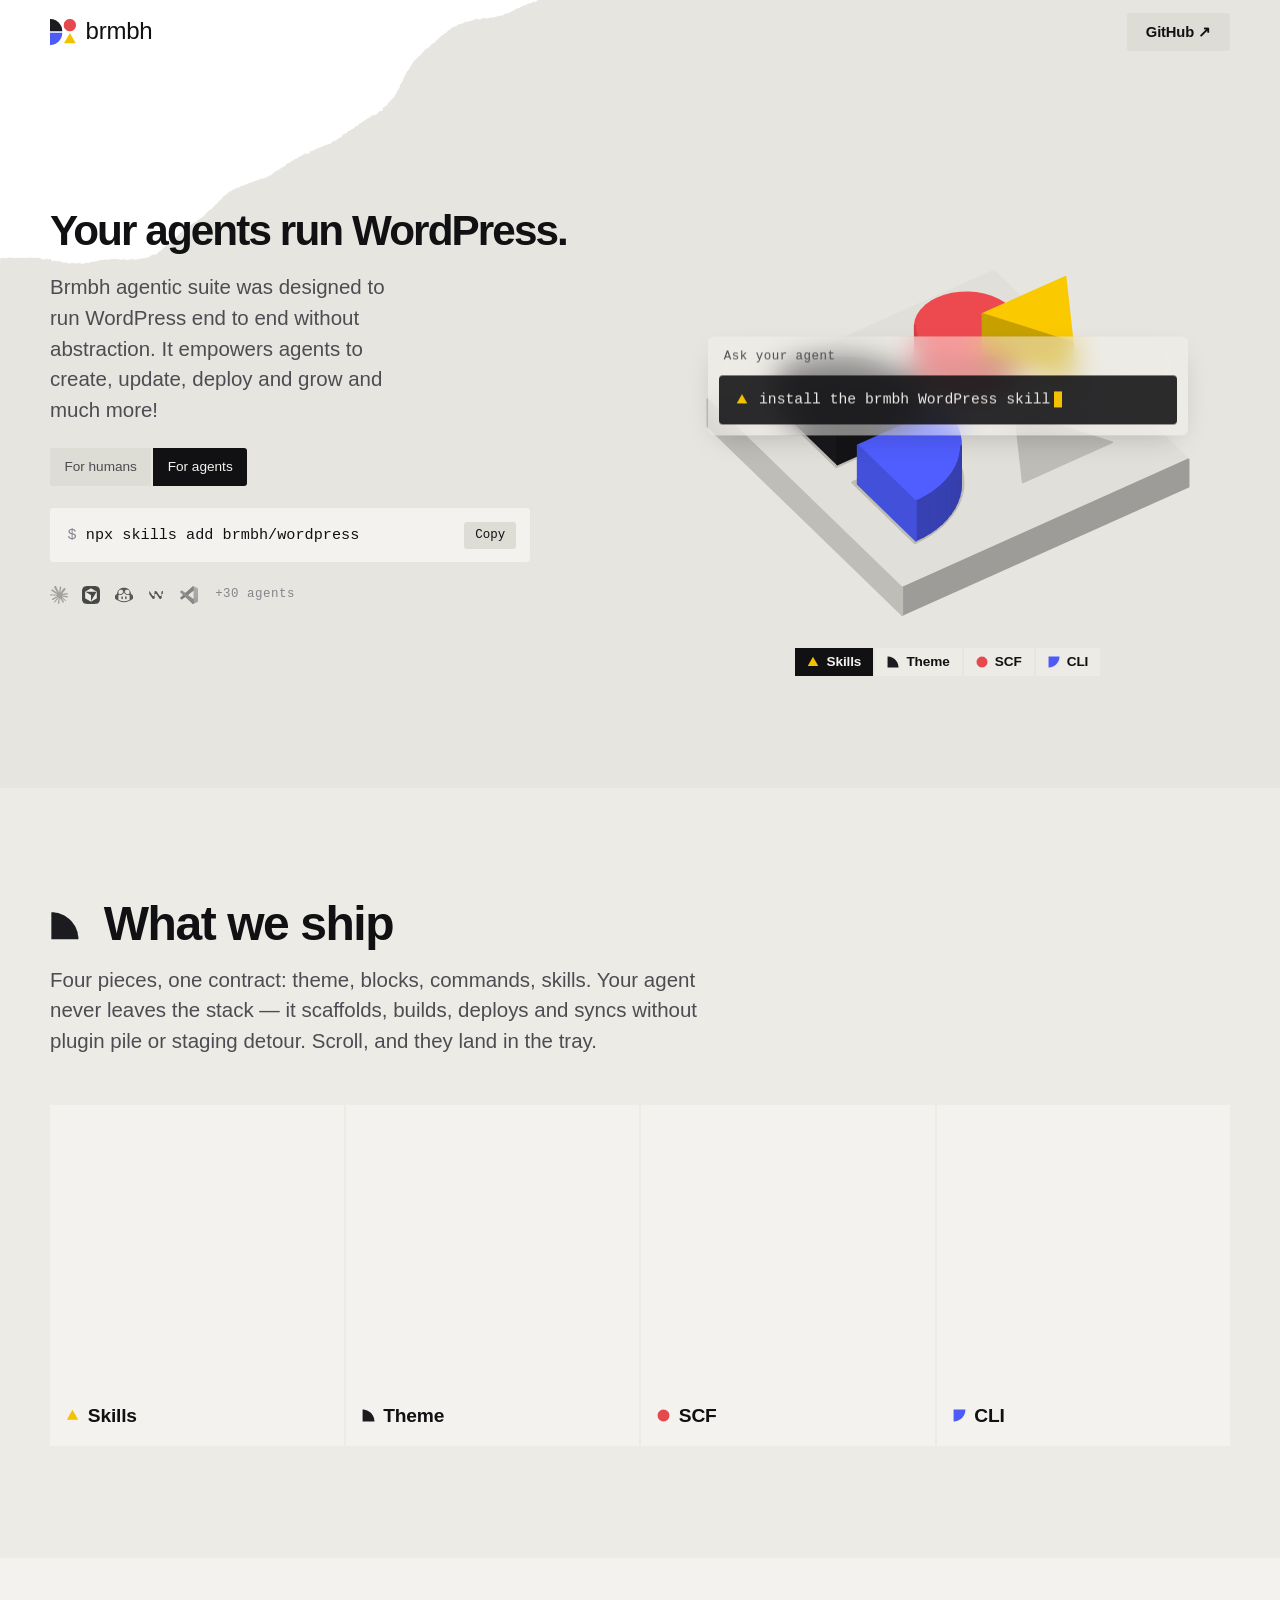
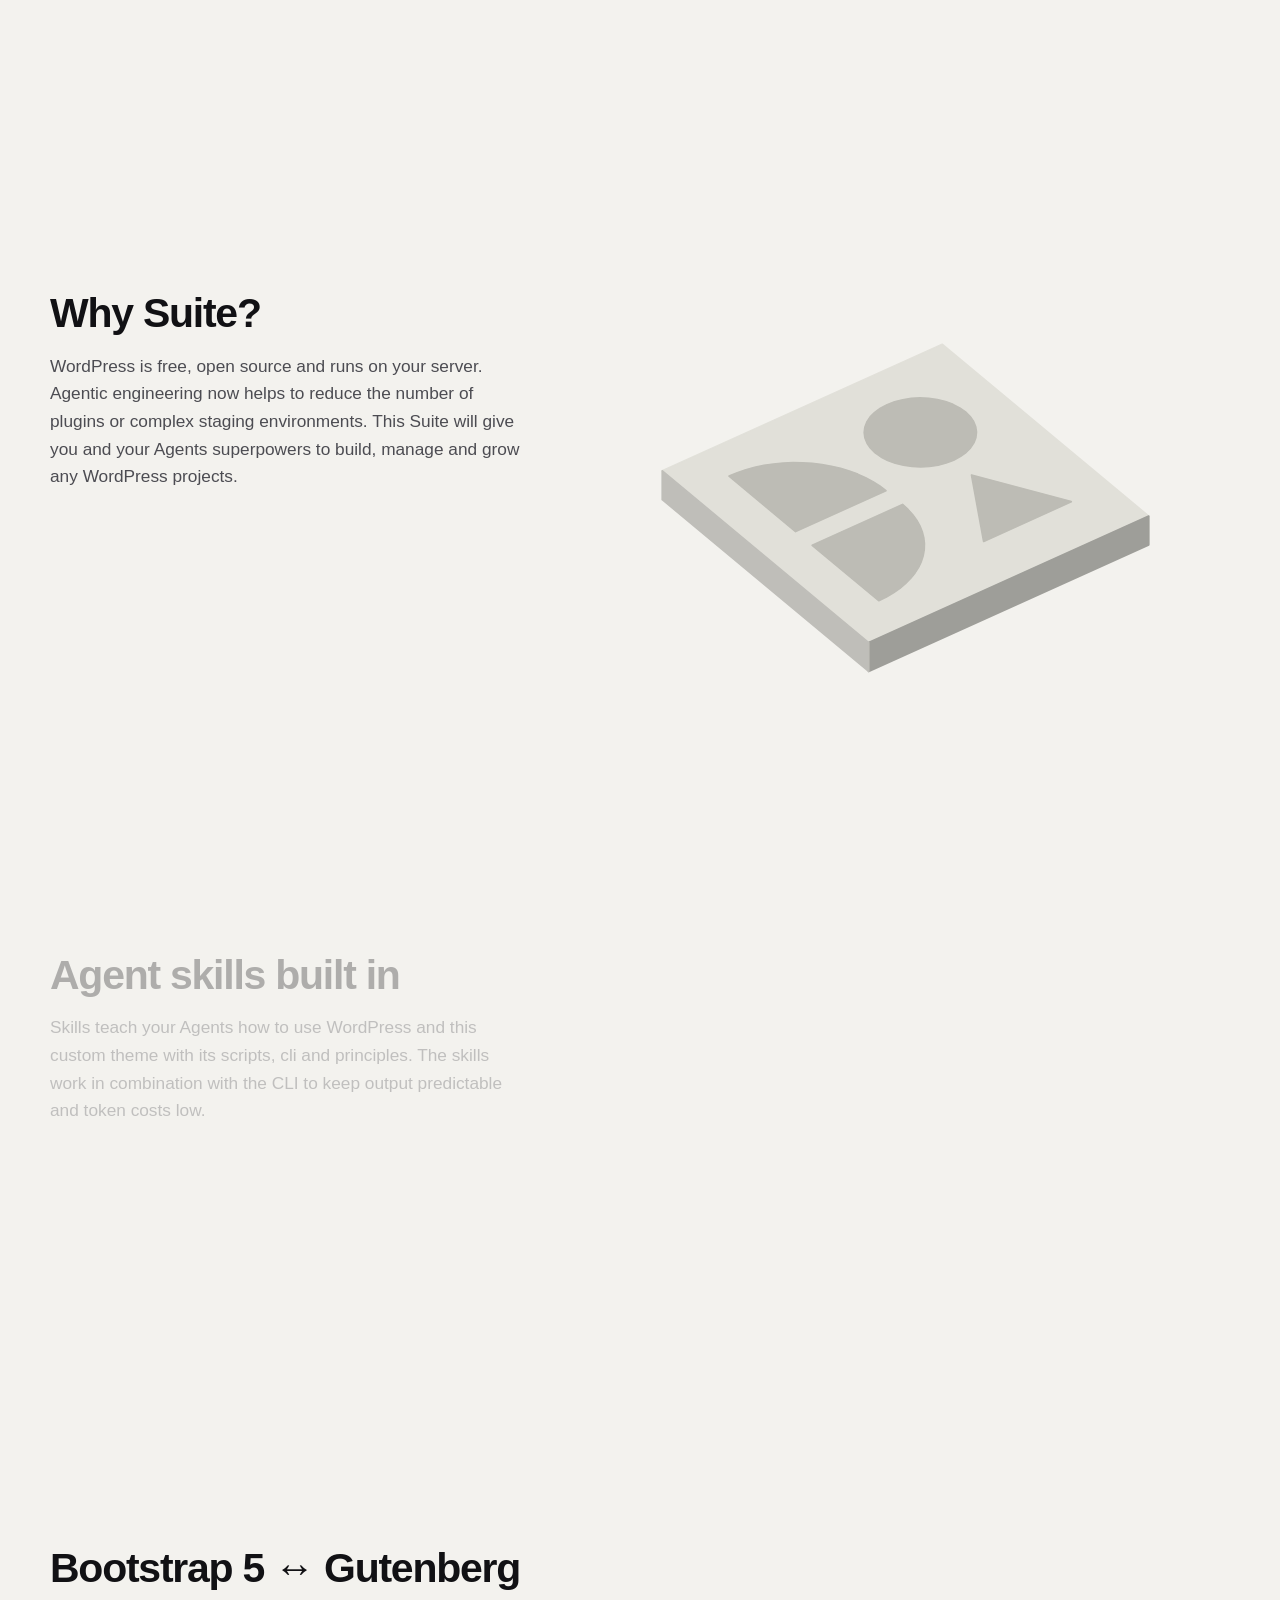
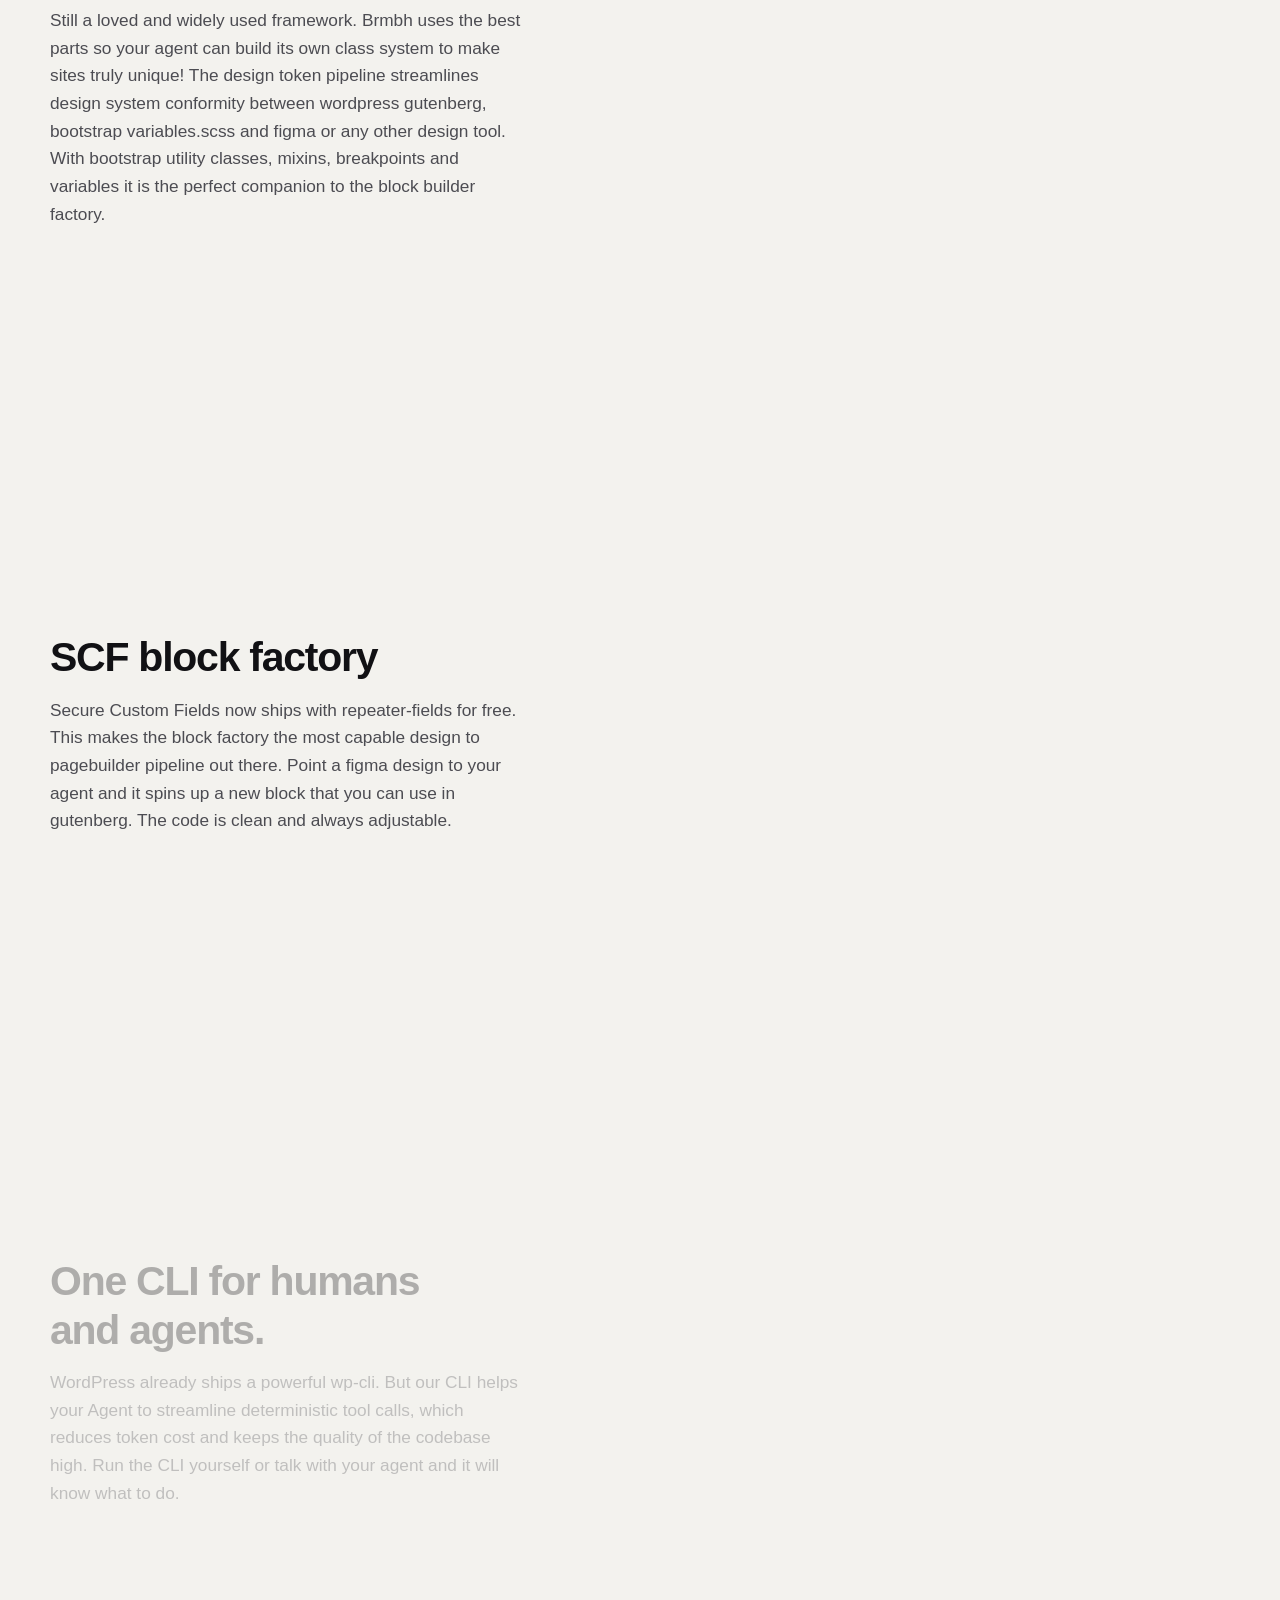
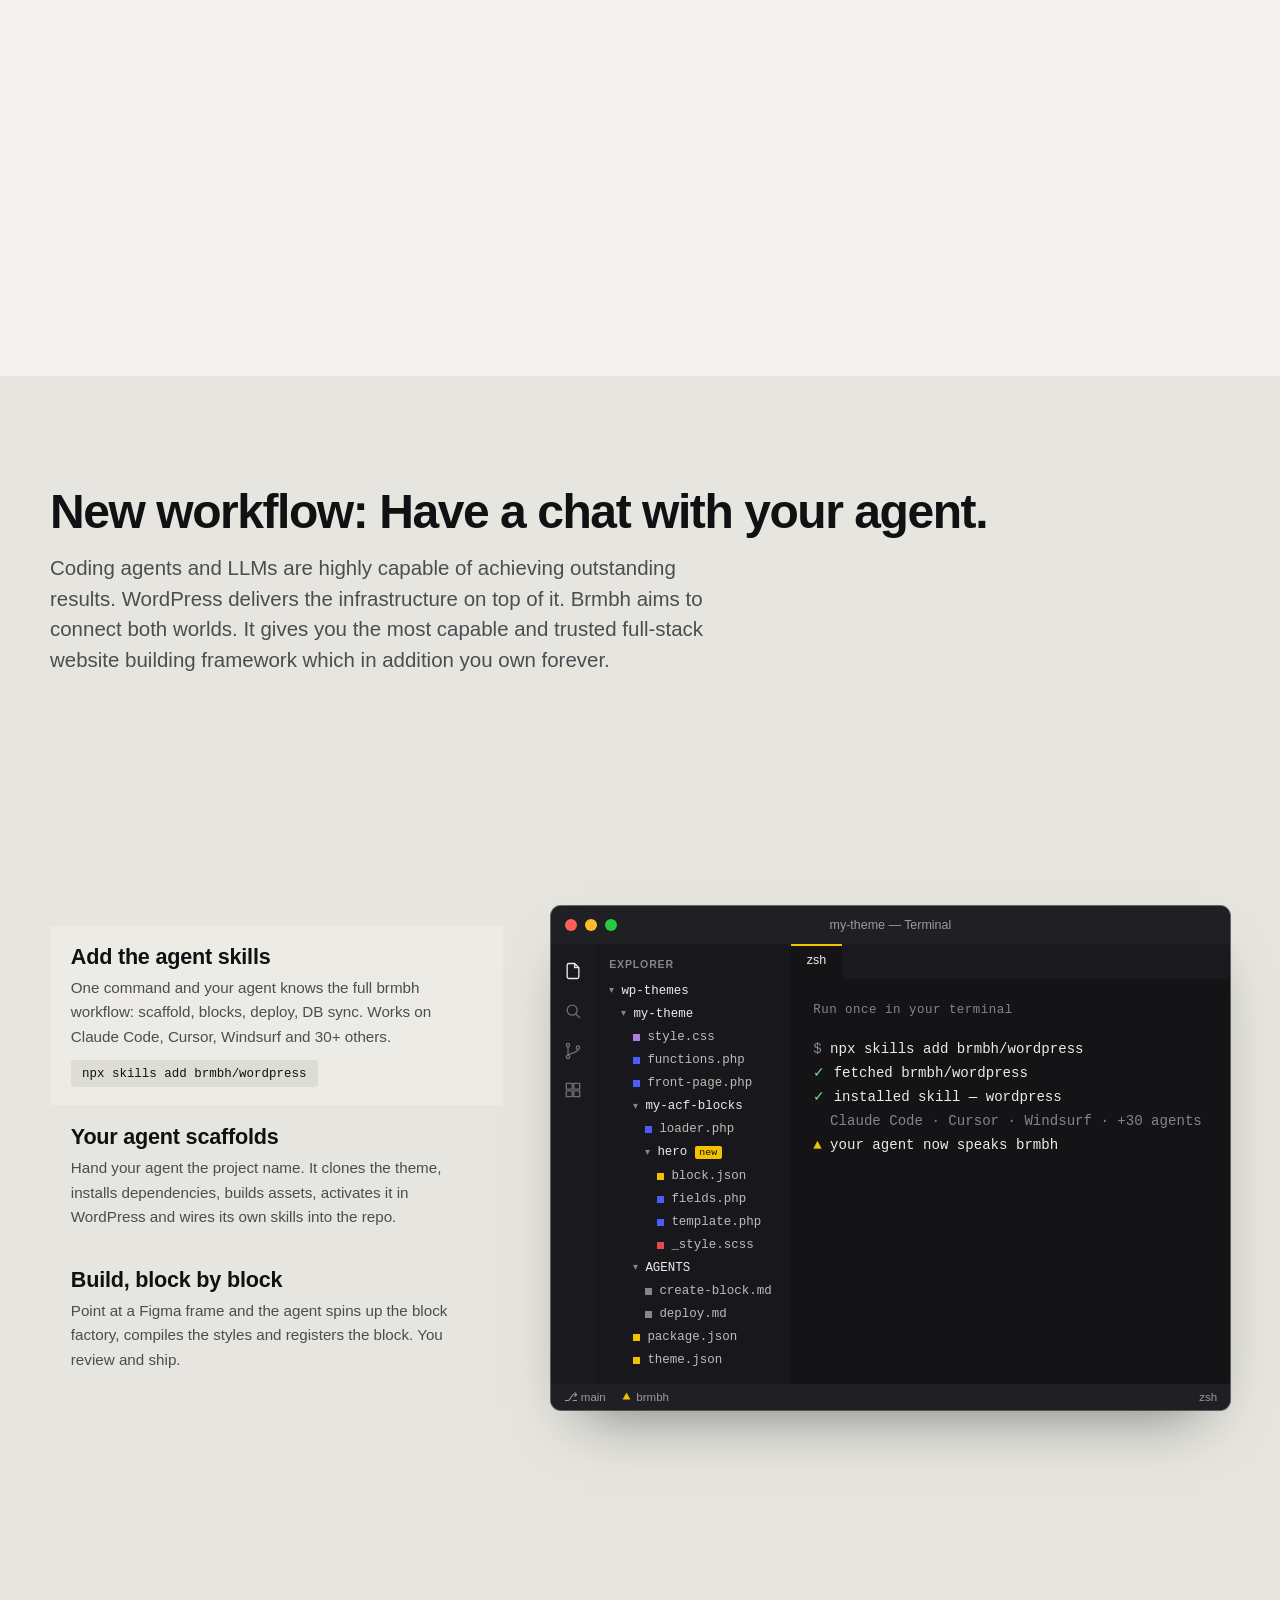
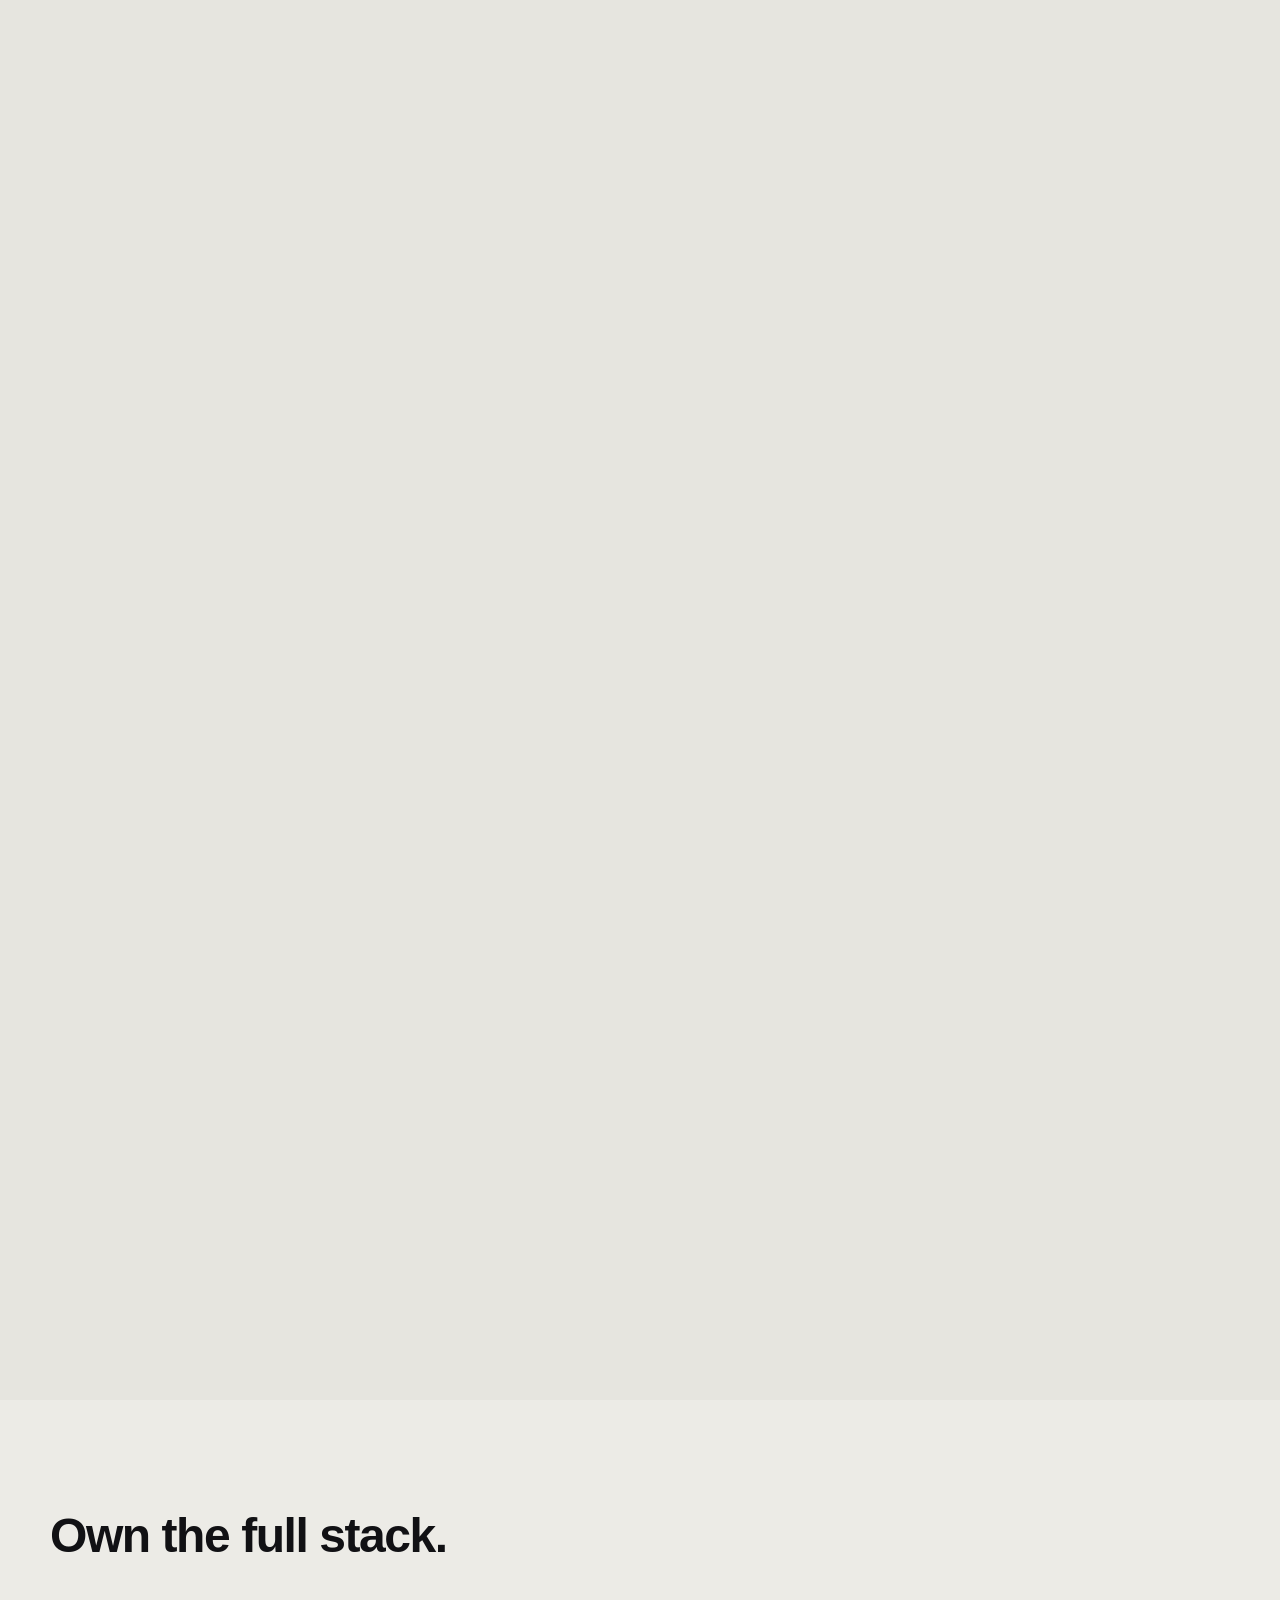
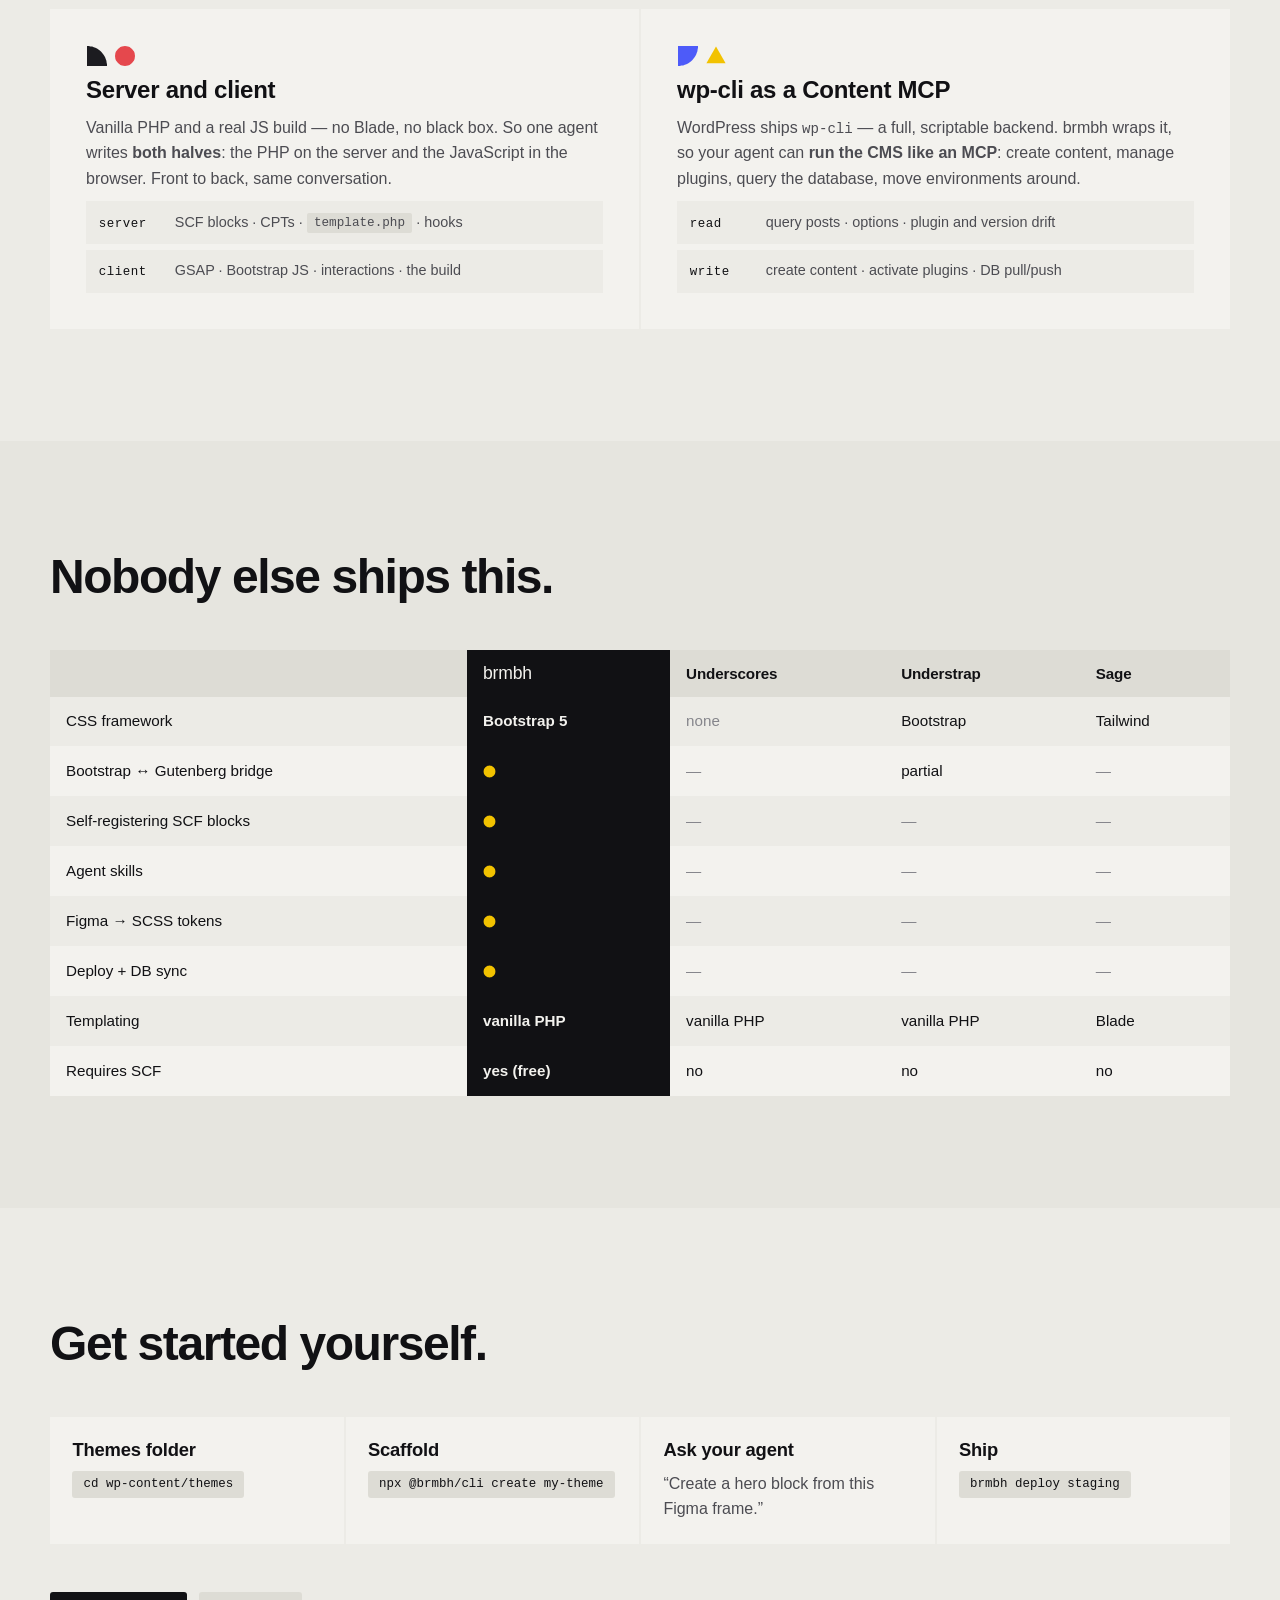
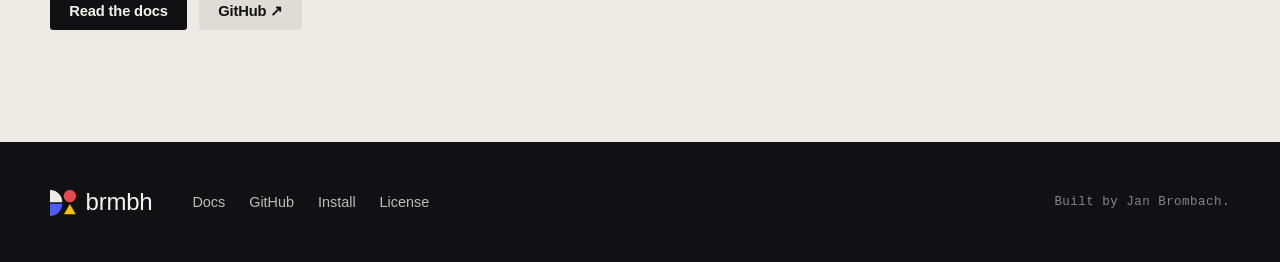
==== commit 4d09dc4f: "feat(site): hero lead and pieces intro from tack Refs: brmbh/site#1  Co-Authored-By: Claude Opus 5.5" ====
--- a/index.html
+++ b/index.html
@@ -13,7 +13,7 @@
   <meta property="og:type" content="website" />
   <meta property="og:url" content="https://wordpress.brombach.de/" />
   <meta property="og:title" content="brmbh — Your agents run WordPress." />
-  <meta property="og:description" content="Brmbh agentic suite was designed to run WordPress end to end without abstraction. It empowers agents to create, update, deploy and much more!" />
+  <meta property="og:description" content="Brmbh agentic suite was designed to run WordPress end to end without abstraction. It empowers agents to create, update, deploy and grow and much more!" />
   <meta property="og:image" content="https://wordpress.brombach.de/assets/brand/og.png" />
   <meta property="og:image:width" content="1200" />
   <meta property="og:image:height" content="630" />
@@ -63,7 +63,7 @@
     <div class="wrap hero">
       <div class="hero__copy">
         <h1>Your agents run WordPress.</h1>
-        <p class="lead">Brmbh agentic suite was designed to run WordPress end to end without abstraction. It empowers agents to create, update, deploy and much more!</p>
+        <p class="lead">Brmbh agentic suite was designed to run WordPress end to end without abstraction. It empowers agents to create, update, deploy and grow and much more!</p>
 
         <div class="aud" role="tablist" aria-label="Install for">
           <button class="aud__btn" role="tab" data-aud="humans" aria-selected="false">For humans</button>
@@ -106,7 +106,7 @@
     <div class="wrap">
       <div class="head">
         <h2><span class="mk" data-glyph="quarter:white"></span>What we ship</h2>
-        <p class="lead">Four pieces, each one a part of the suite. Scroll, and they leave their boxes for the tray.</p>
+        <p class="lead">Four pieces, one contract: theme, blocks, commands, skills. Your agent never leaves the stack — it scaffolds, builds, deploys and syncs without plugin pile or staging detour. Scroll, and they land in the tray.</p>
       </div>
       <div class="pieces" data-pieces></div>
     </div>
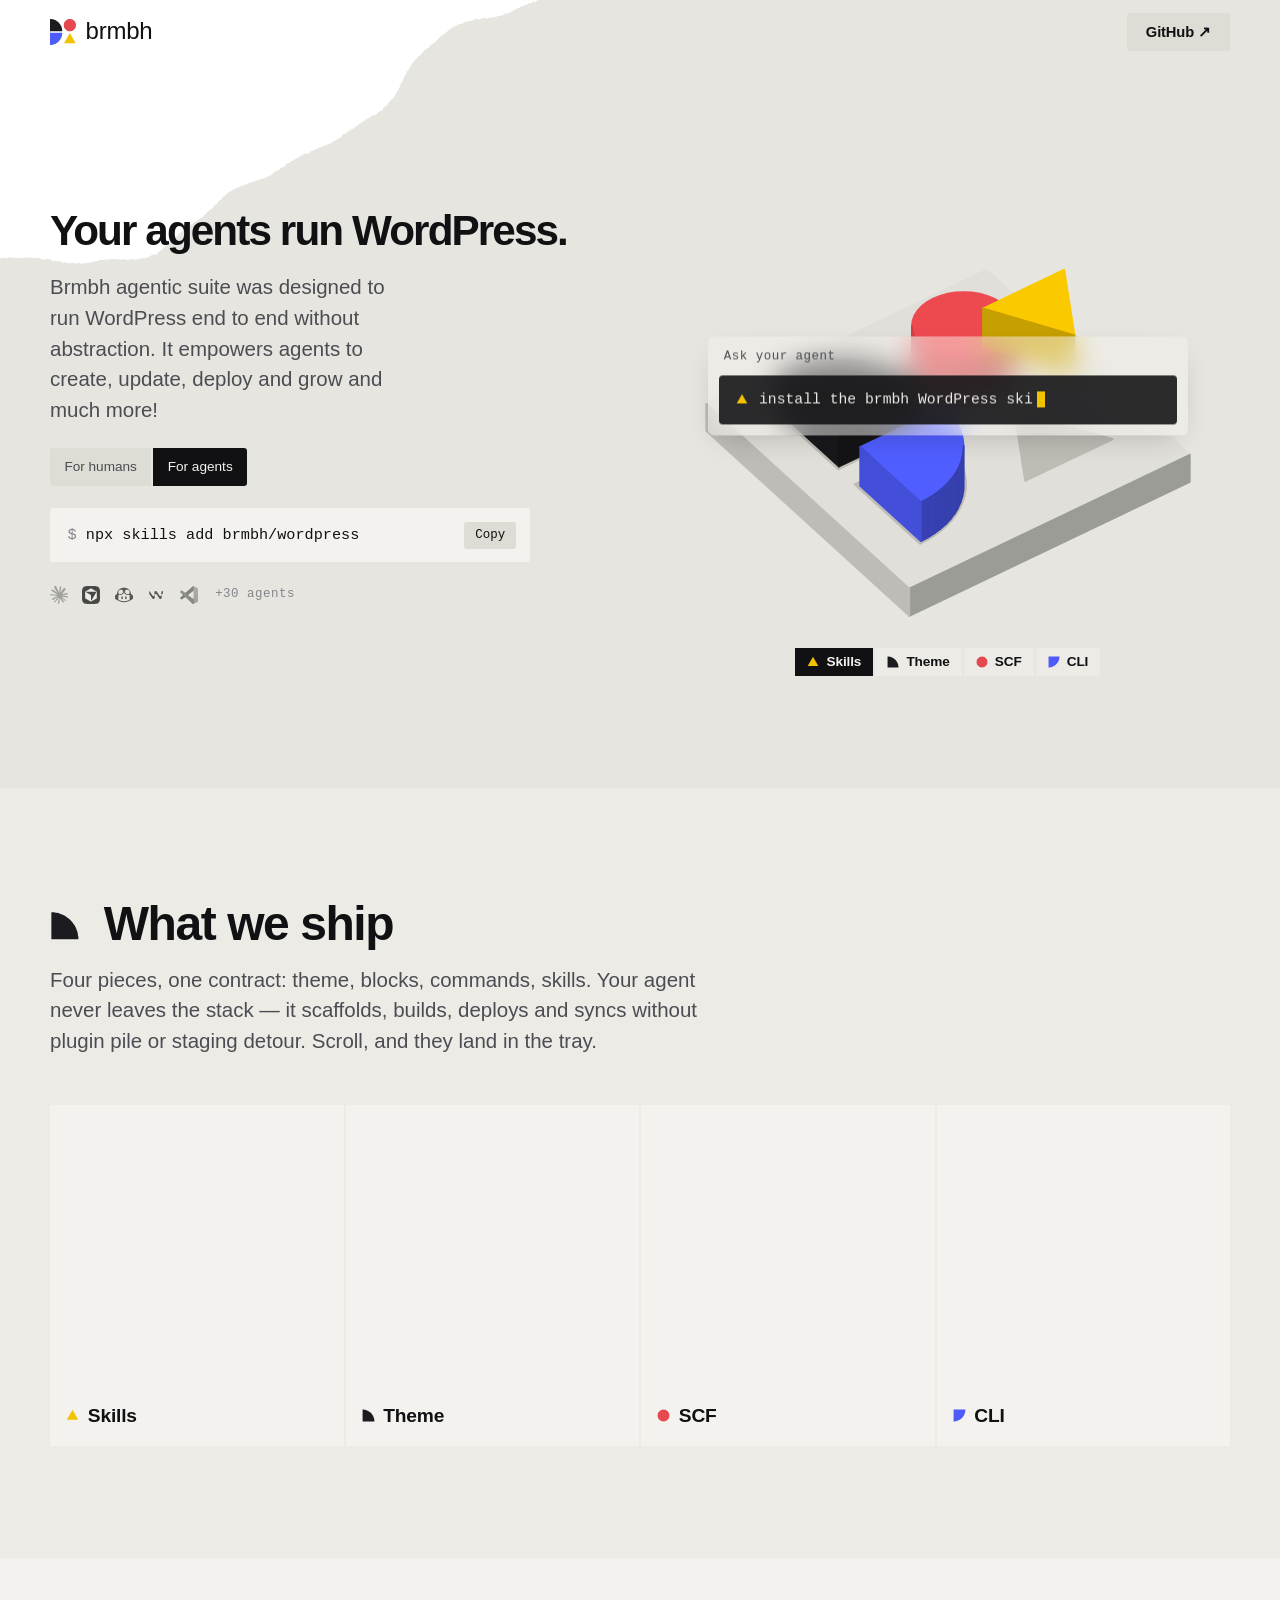
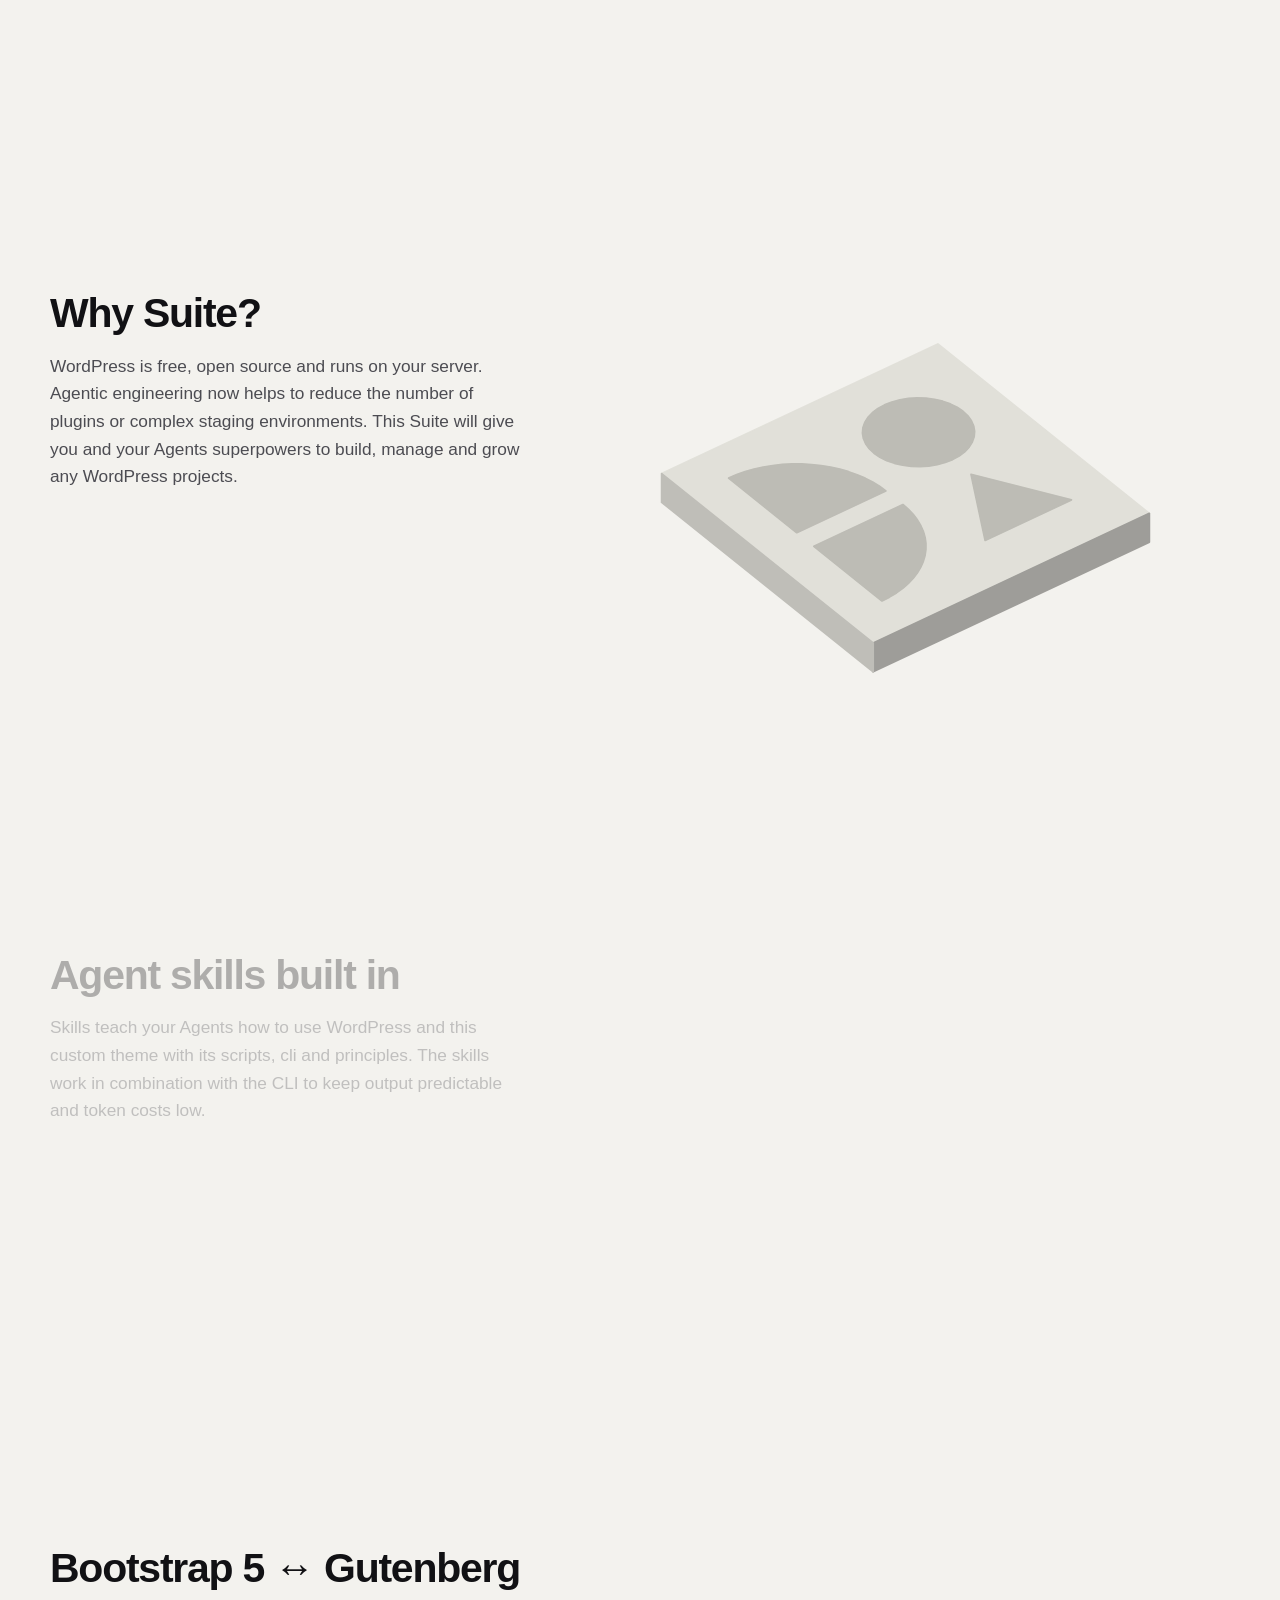
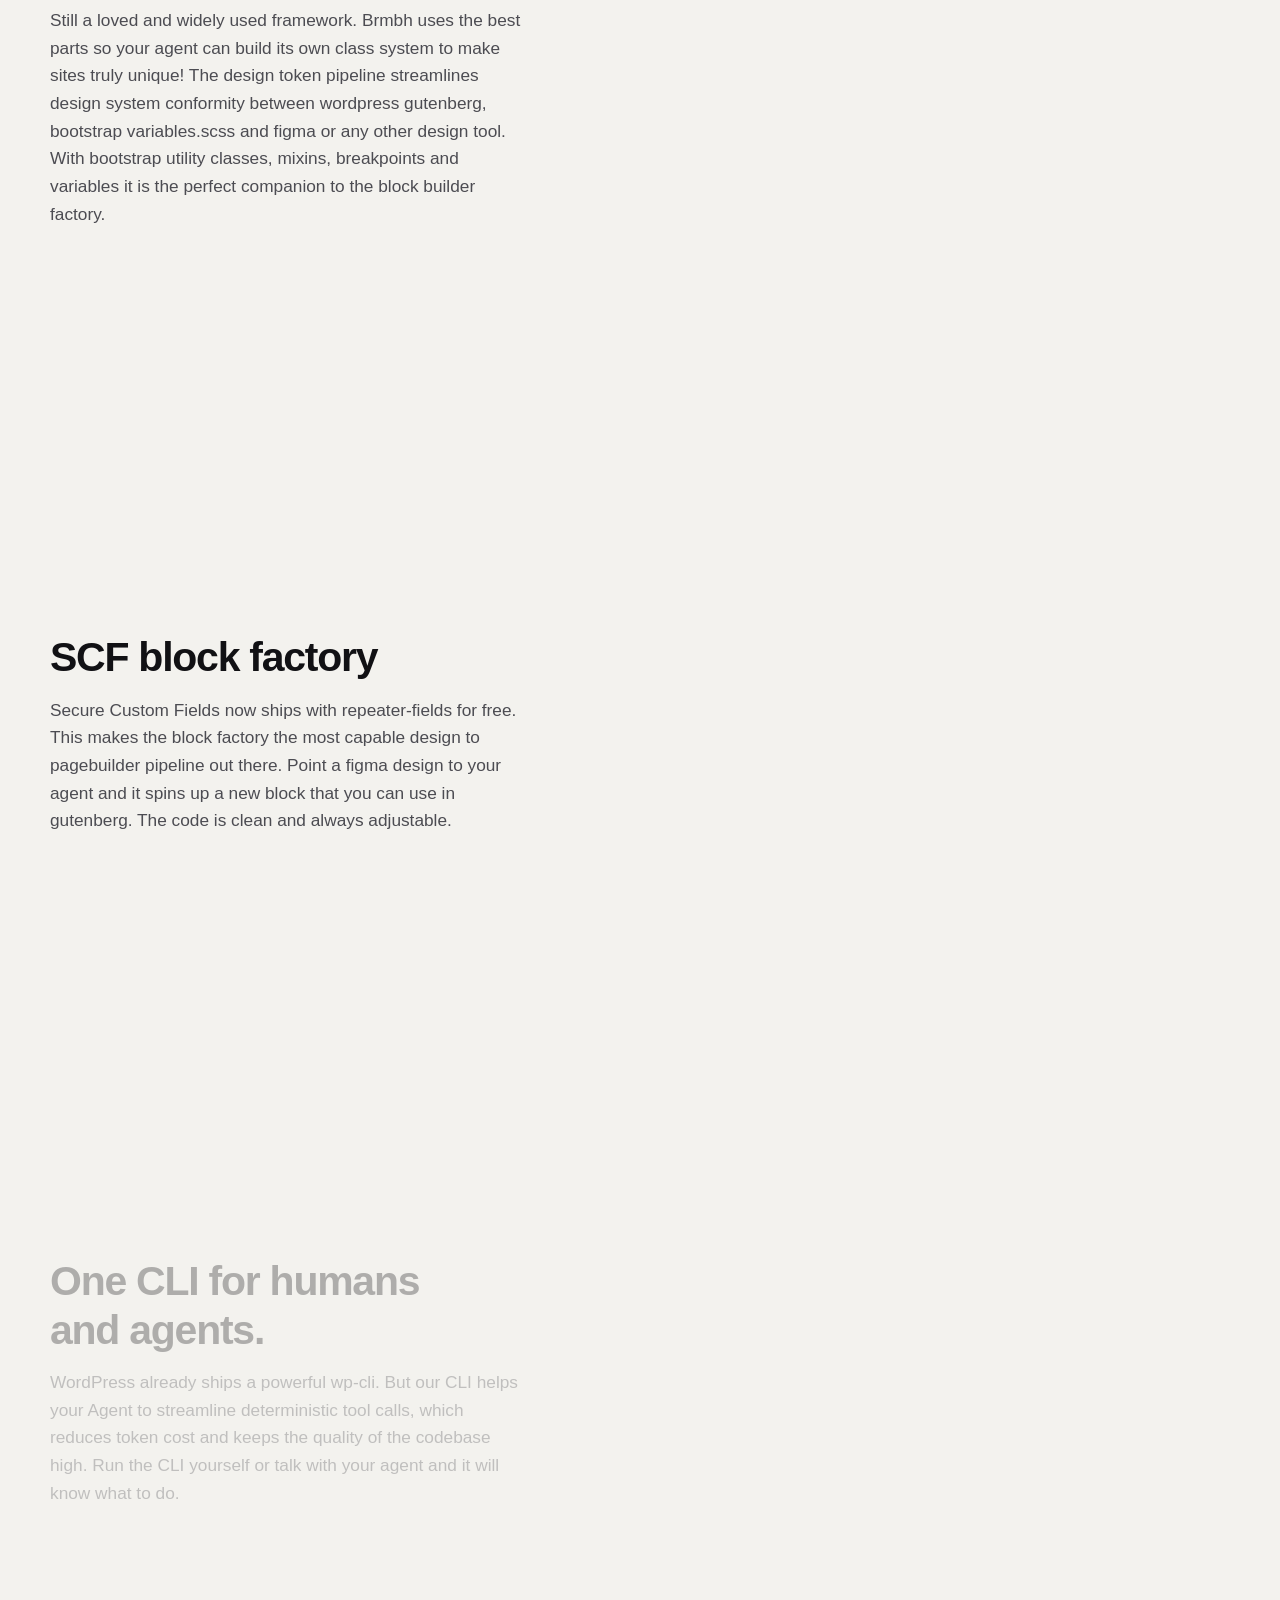
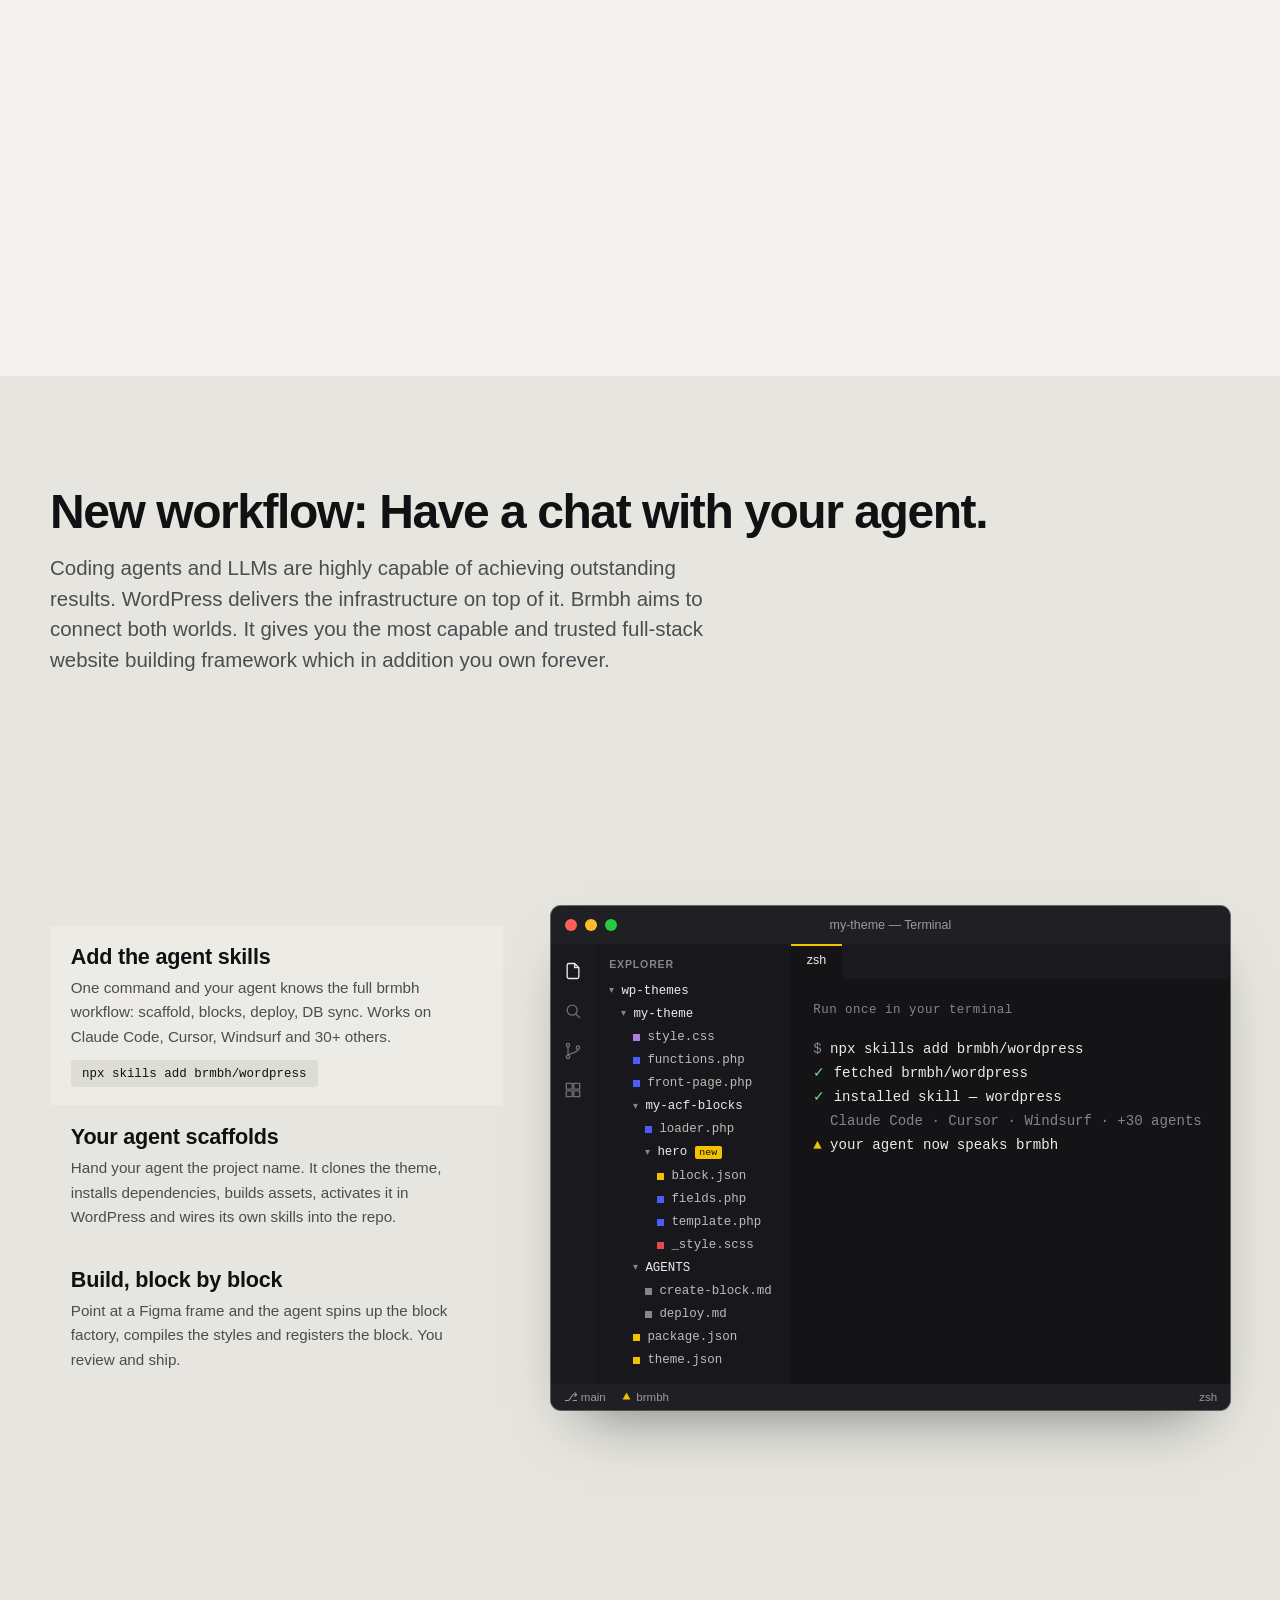
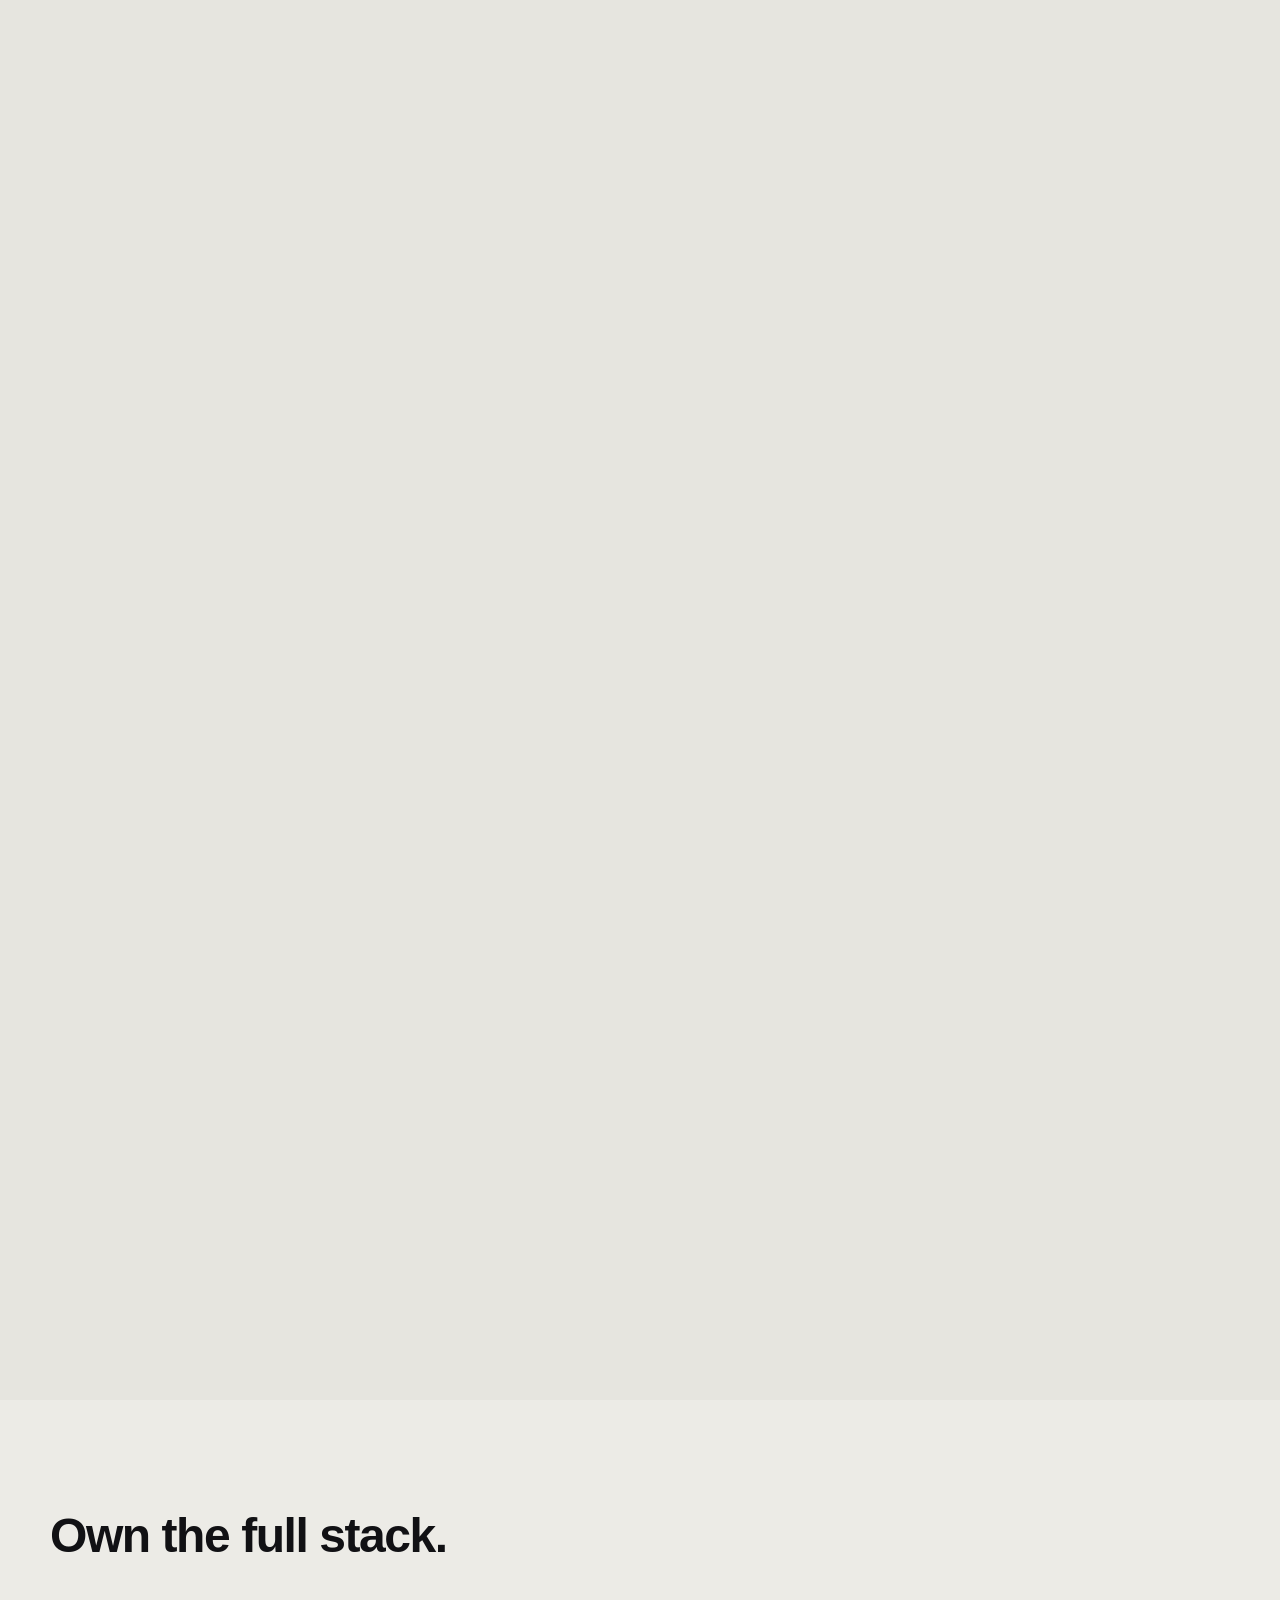
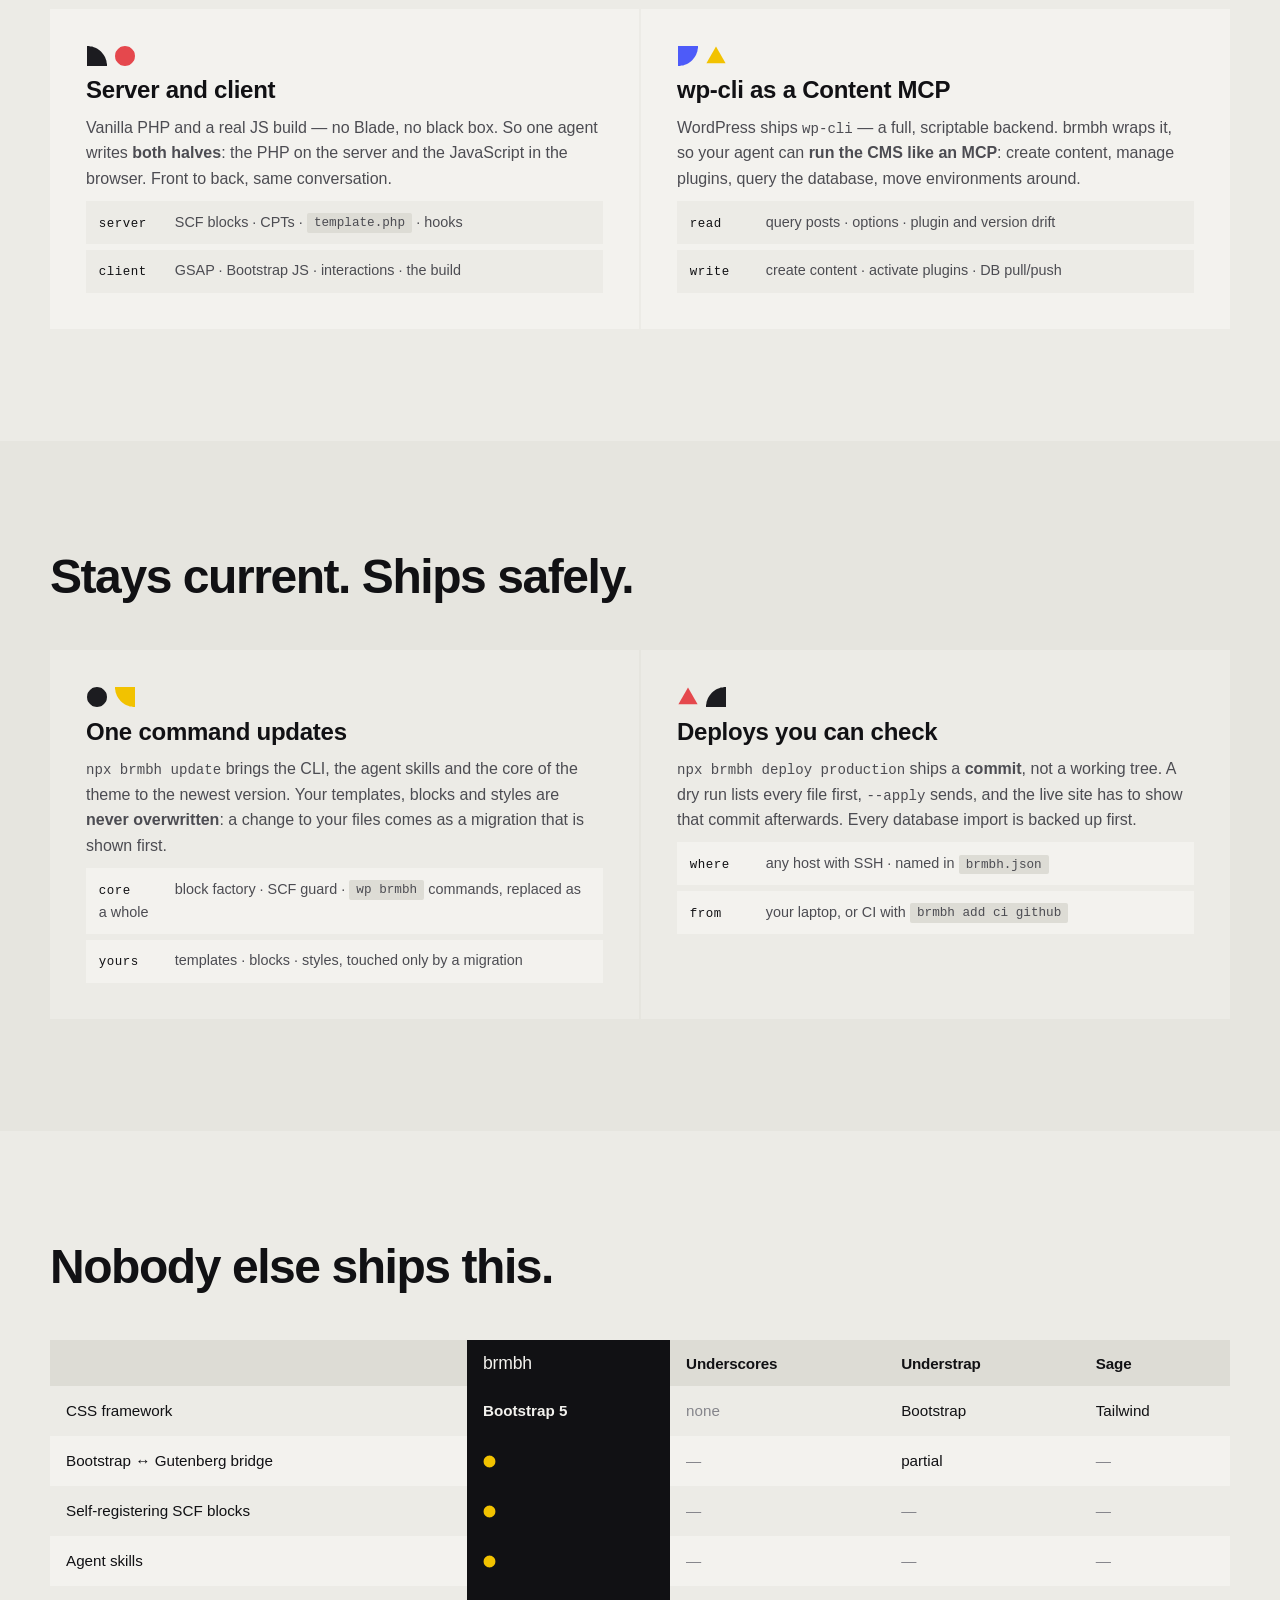
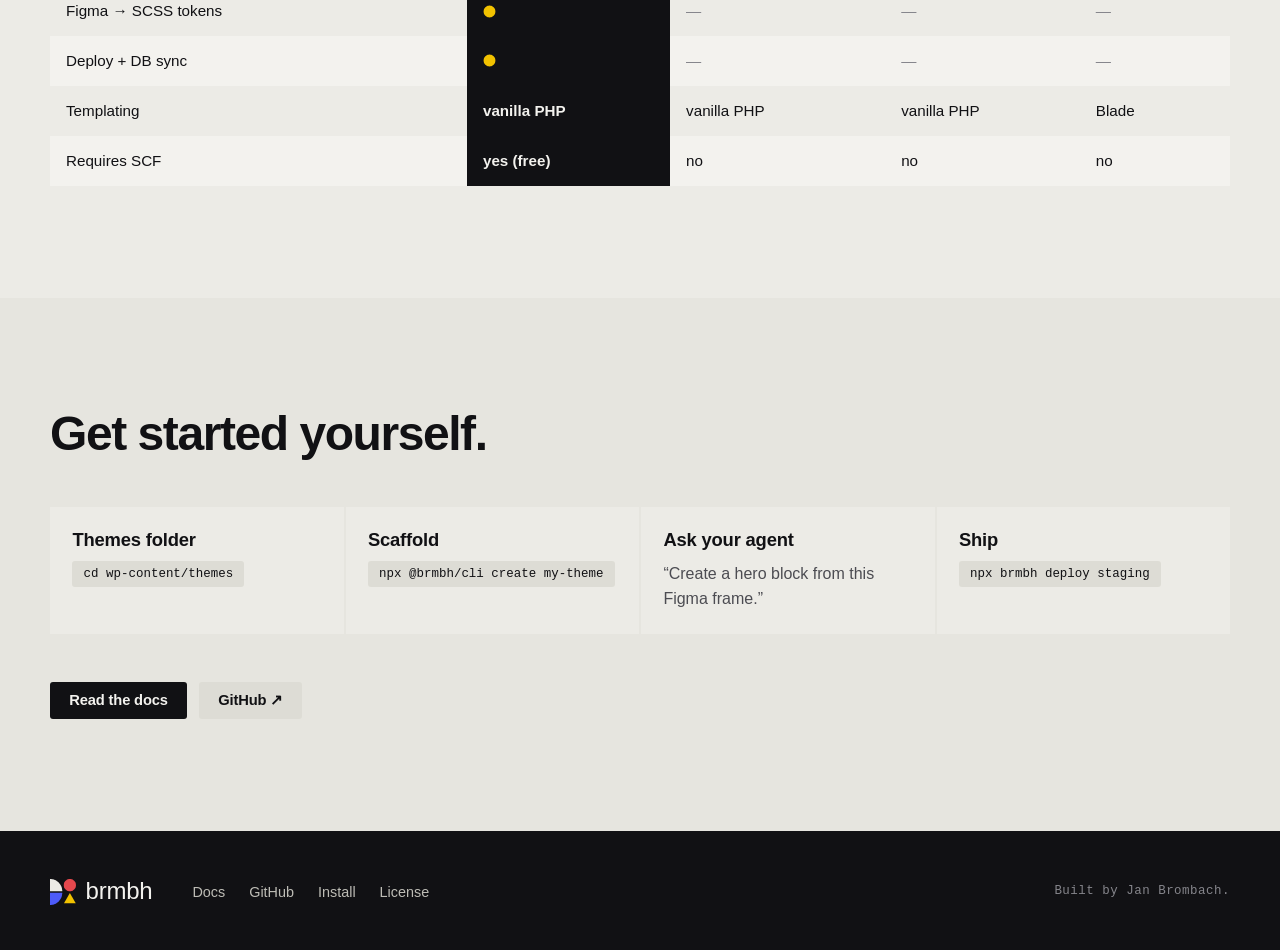
==== commit d1092ae0: "docs: environments, deploy, db, uploads, env and ci for cli 1.4; landing section on updates and depl" ====
--- a/index.html
+++ b/index.html
@@ -259,8 +259,37 @@
     </div>
   </section>
 
+  <!-- updates + deploys -->
+  <section class="band" id="ship">
+    <div class="wrap">
+      <div class="head">
+        <h2>Stays current. Ships safely.</h2>
+      </div>
+      <div class="cols cols--2">
+        <div class="col col--big">
+          <div class="pair" aria-hidden="true"><span data-glyph="circle:white"></span><span data-glyph="quarter:yellow:2"></span></div>
+          <h3>One command updates</h3>
+          <p><code>npx brmbh update</code> brings the CLI, the agent skills and the core of the theme to the newest version. Your templates, blocks and styles are <strong>never overwritten</strong>: a change to your files comes as a migration that is shown first.</p>
+          <ul class="kv">
+            <li><span class="mono">core</span> block factory · SCF guard · <code>wp brmbh</code> commands, replaced as a whole</li>
+            <li><span class="mono">yours</span> templates · blocks · styles, touched only by a migration</li>
+          </ul>
+        </div>
+        <div class="col col--big">
+          <div class="pair" aria-hidden="true"><span data-glyph="triangle:red"></span><span data-glyph="quarter:white:3"></span></div>
+          <h3>Deploys you can check</h3>
+          <p><code>npx brmbh deploy production</code> ships a <strong>commit</strong>, not a working tree. A dry run lists every file first, <code>--apply</code> sends, and the live site has to show that commit afterwards. Every database import is backed up first.</p>
+          <ul class="kv">
+            <li><span class="mono">where</span> any host with SSH · named in <code>brmbh.json</code></li>
+            <li><span class="mono">from</span> your laptop, or CI with <code>brmbh add ci github</code></li>
+          </ul>
+        </div>
+      </div>
+    </div>
+  </section>
+
   <!-- compare -->
-  <section class="band" id="compare">
+  <section class="band band--2" id="compare">
     <div class="wrap">
       <div class="head">
         <h2>Nobody else ships this.</h2>
@@ -286,7 +315,7 @@
   </section>
 
   <!-- start -->
-  <section class="band band--2" id="start">
+  <section class="band" id="start">
     <div class="wrap">
       <div class="head">
         <h2>Get started yourself.</h2>
@@ -295,7 +324,7 @@
         <div class="col"><h3>Themes folder</h3><button class="chip" type="button" data-copy="cd wp-content/themes">cd wp-content/themes</button></div>
         <div class="col"><h3>Scaffold</h3><button class="chip" type="button" data-copy="npx @brmbh/cli create my-theme">npx @brmbh/cli create my-theme</button></div>
         <div class="col"><h3>Ask your agent</h3><p>“Create a hero block from this Figma frame.”</p></div>
-        <div class="col"><h3>Ship</h3><button class="chip" type="button" data-copy="brmbh deploy staging">brmbh deploy staging</button></div>
+        <div class="col"><h3>Ship</h3><button class="chip" type="button" data-copy="npx brmbh deploy staging">npx brmbh deploy staging</button></div>
       </div>
       <div class="actions">
         <a class="btn" href="docs.html">Read the docs</a>
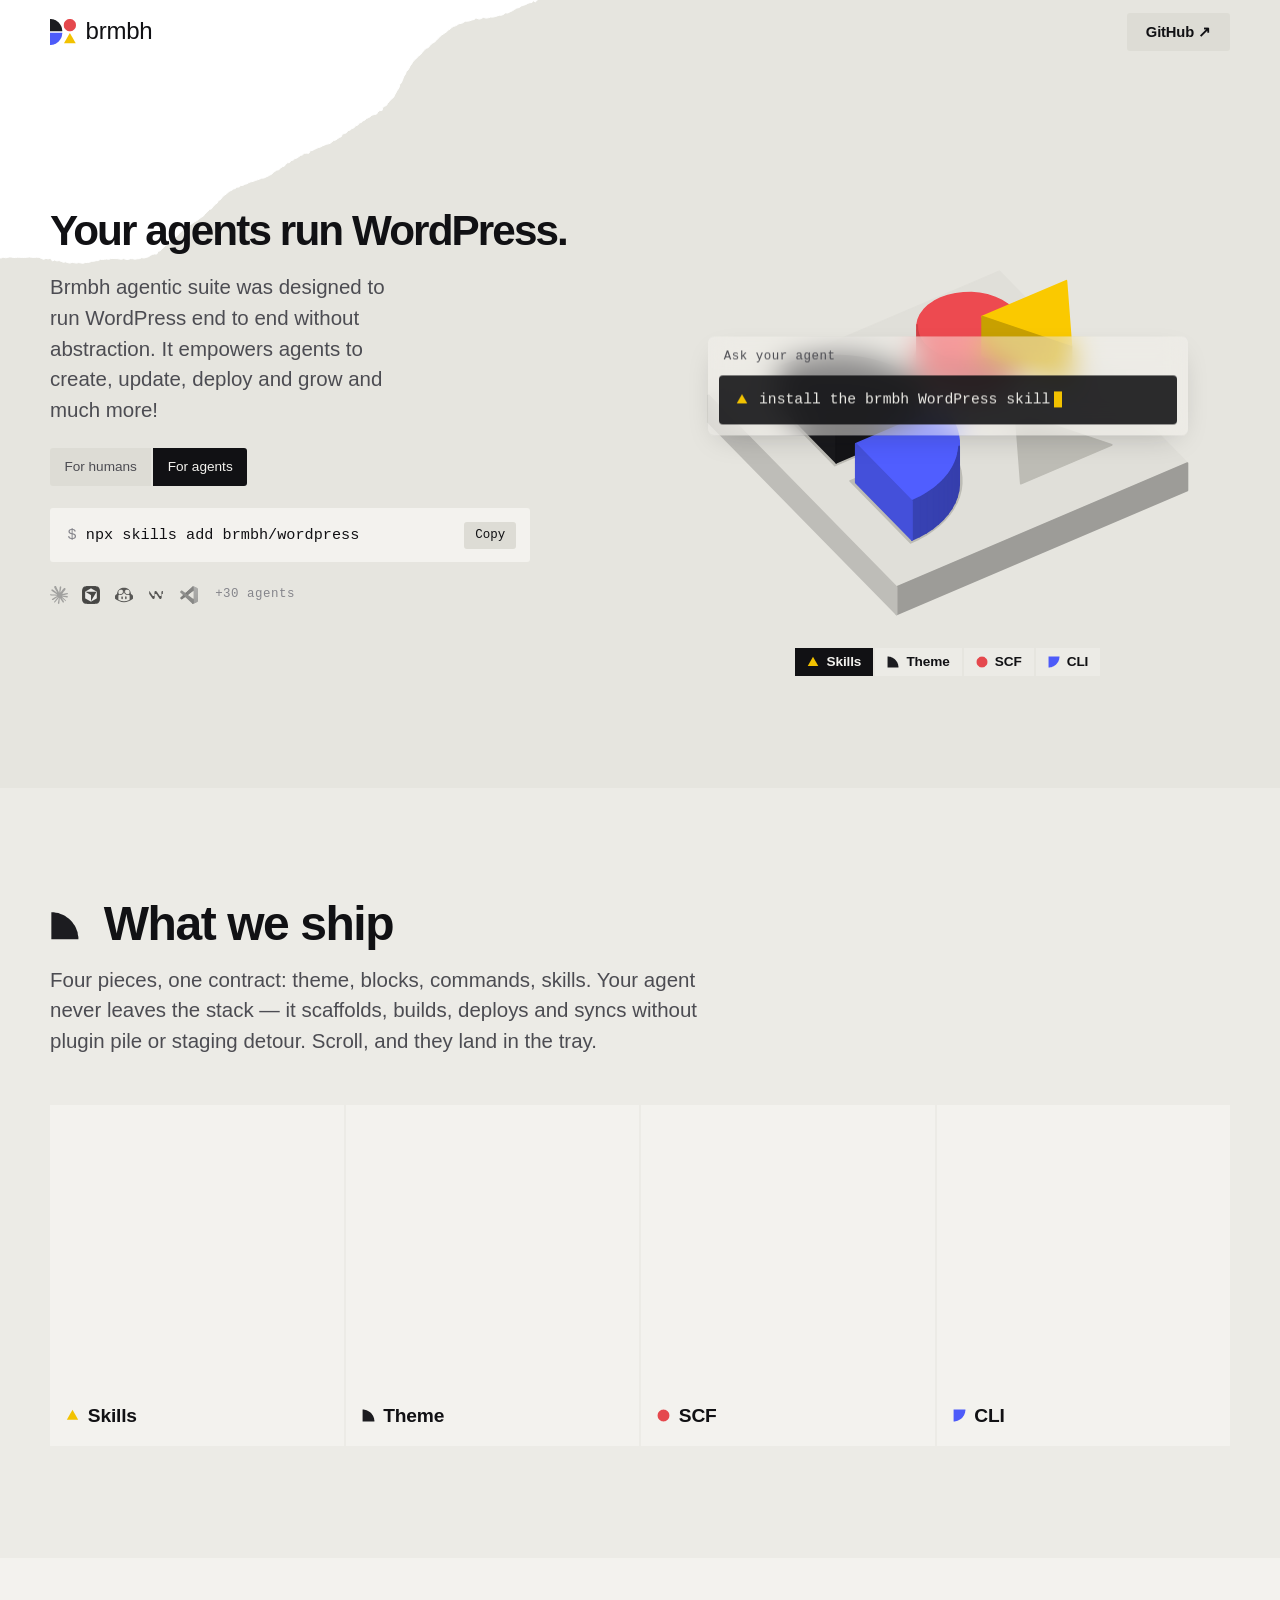
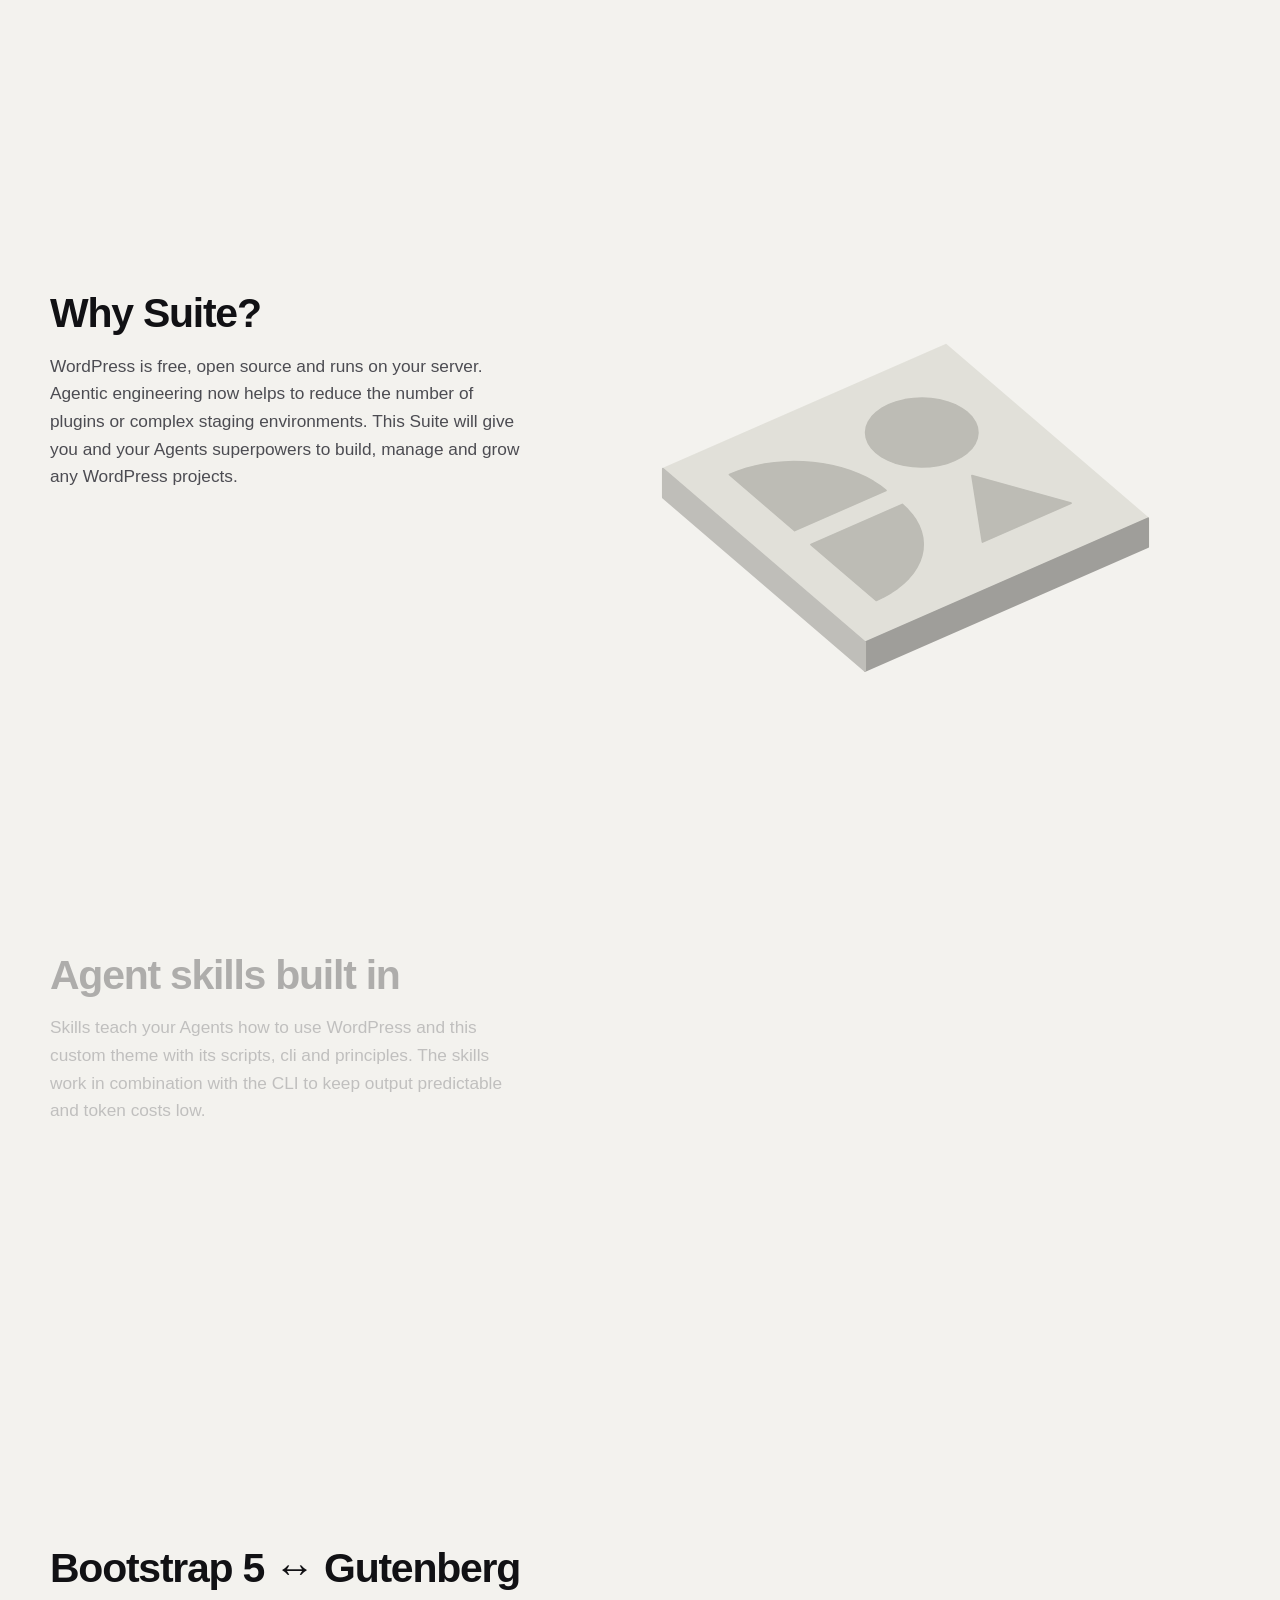
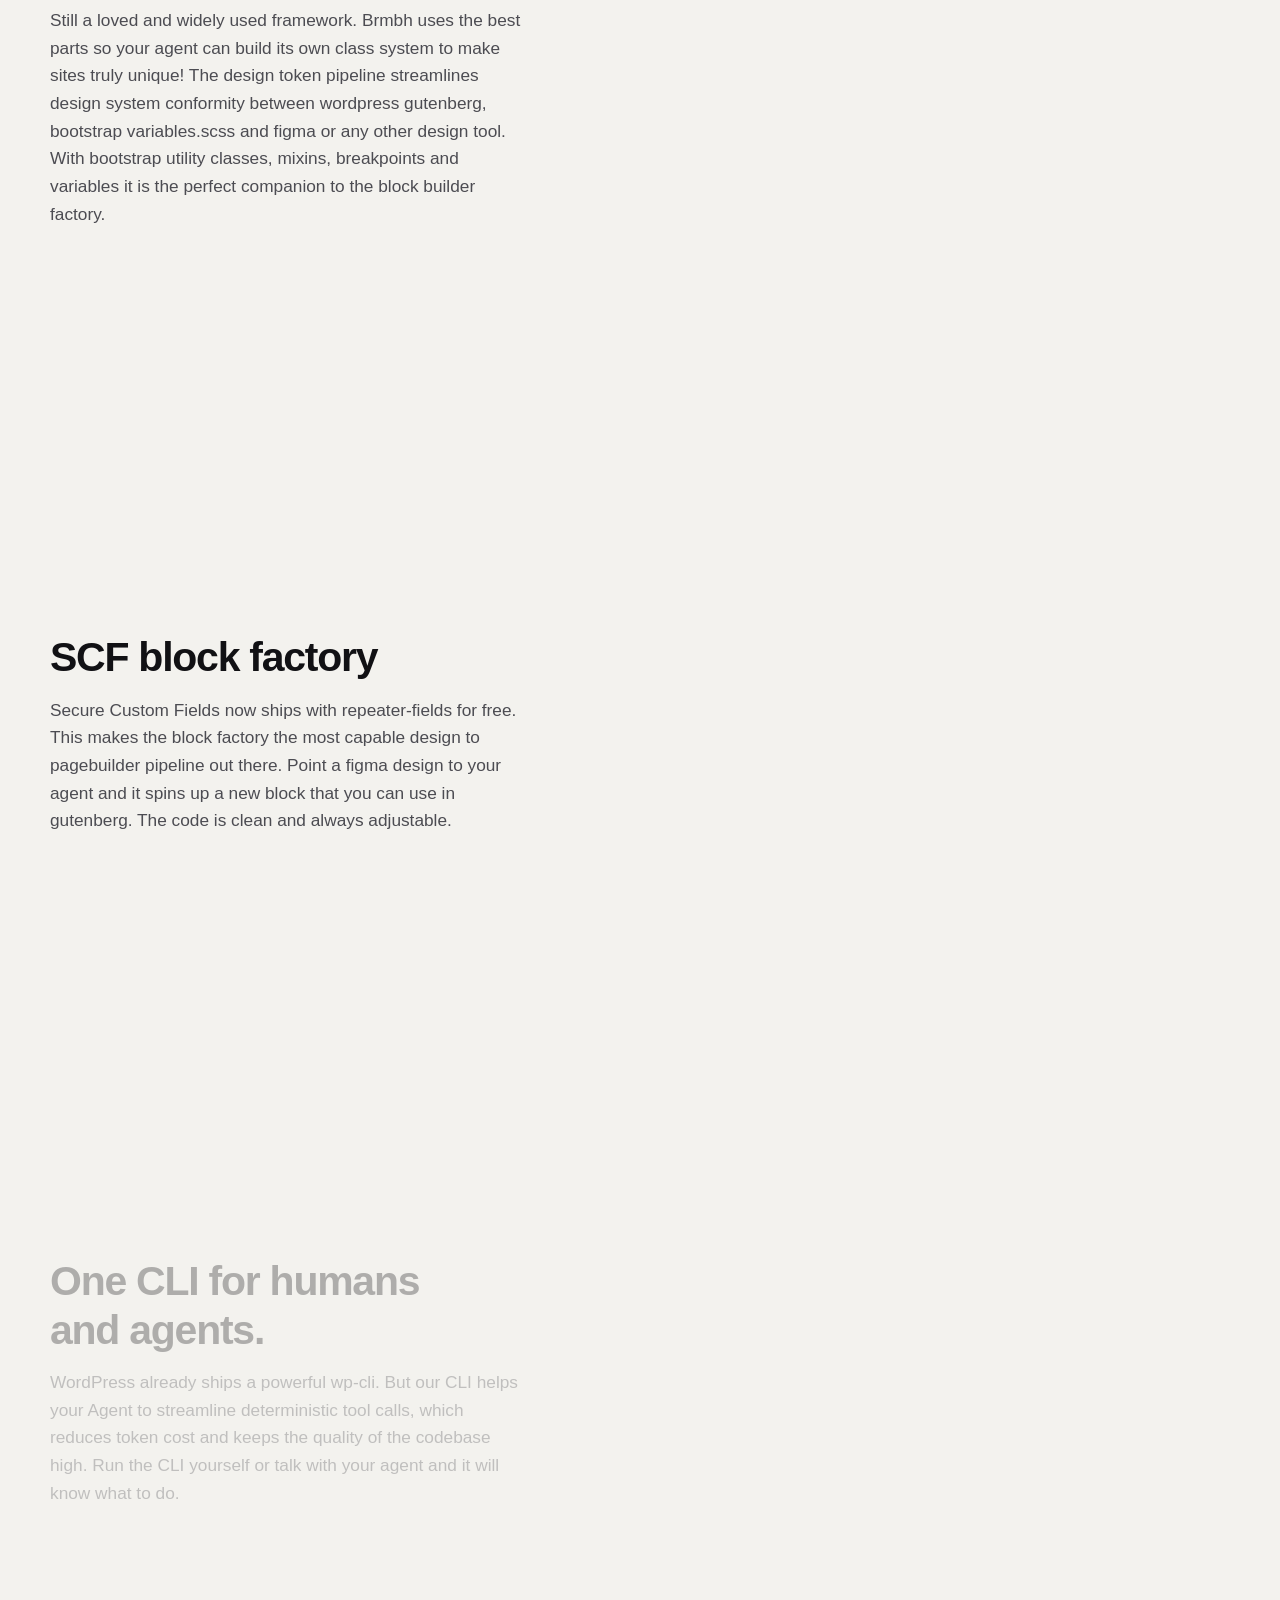
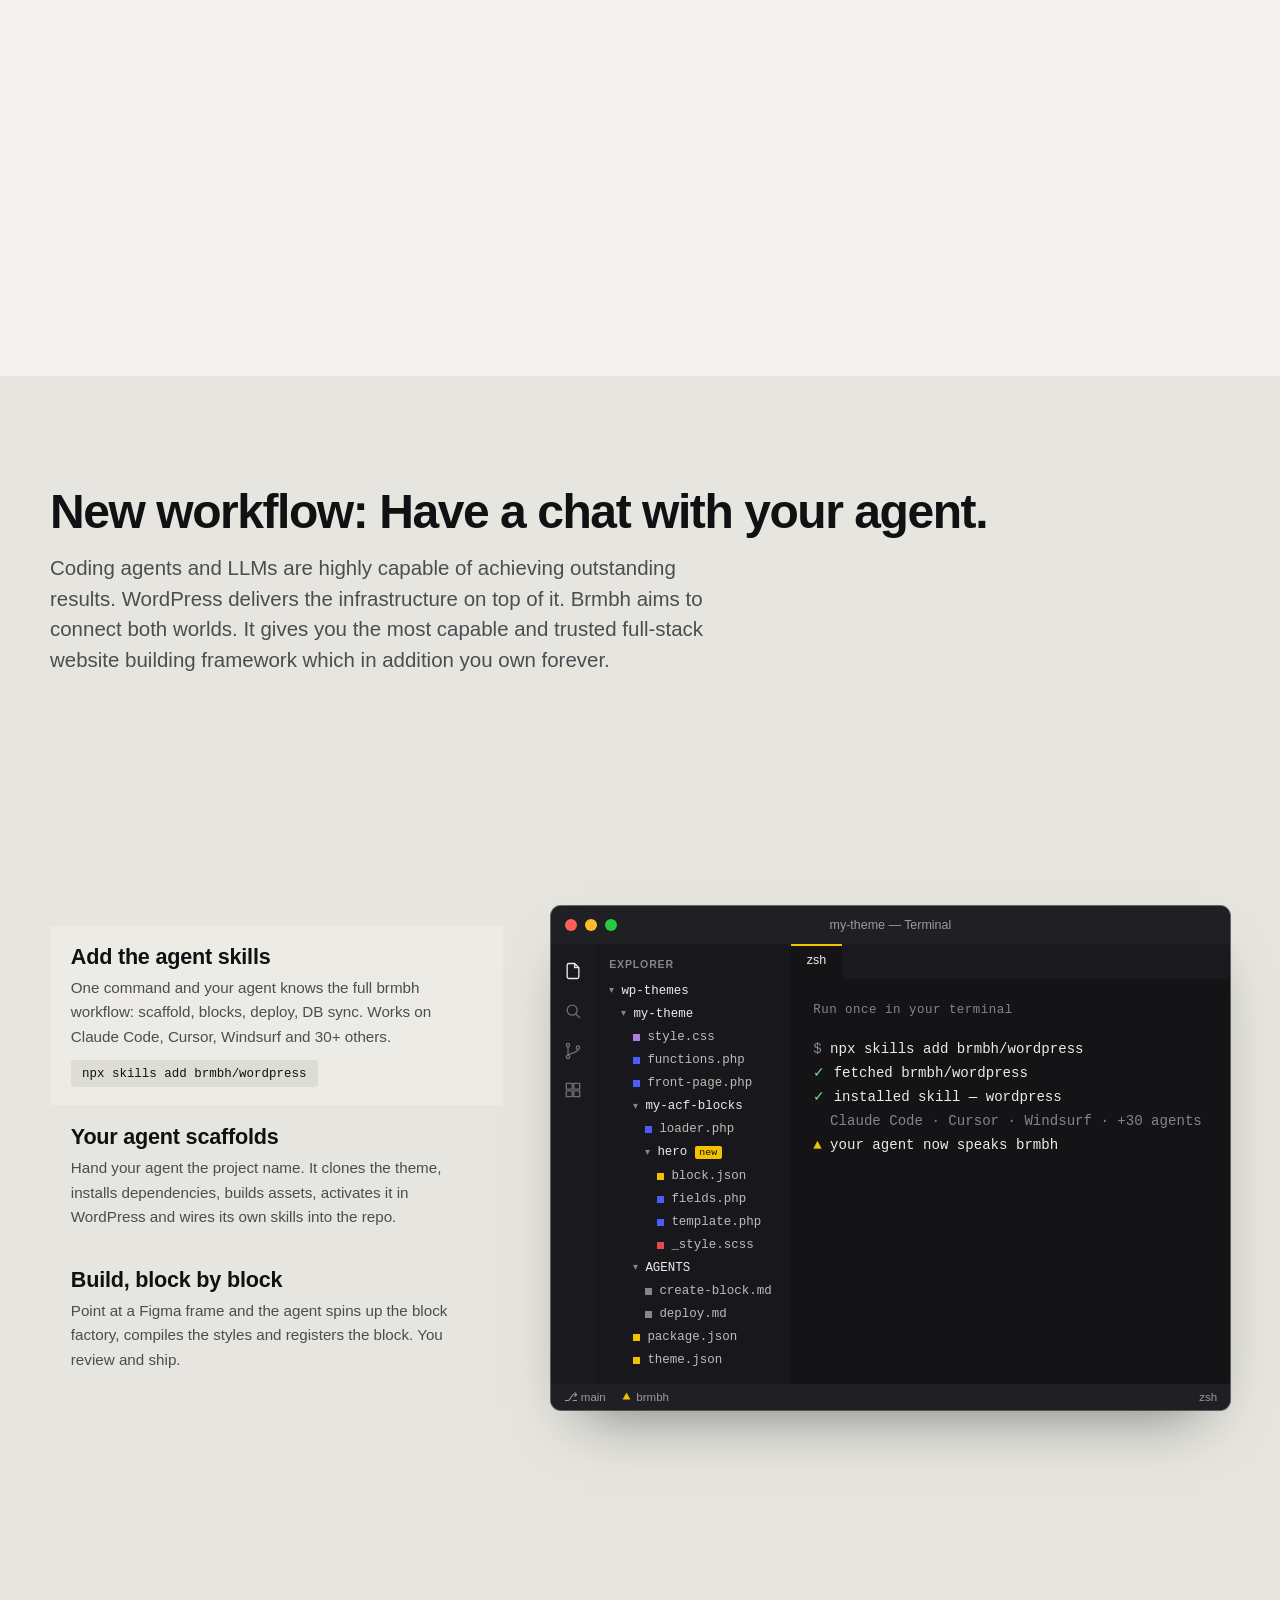
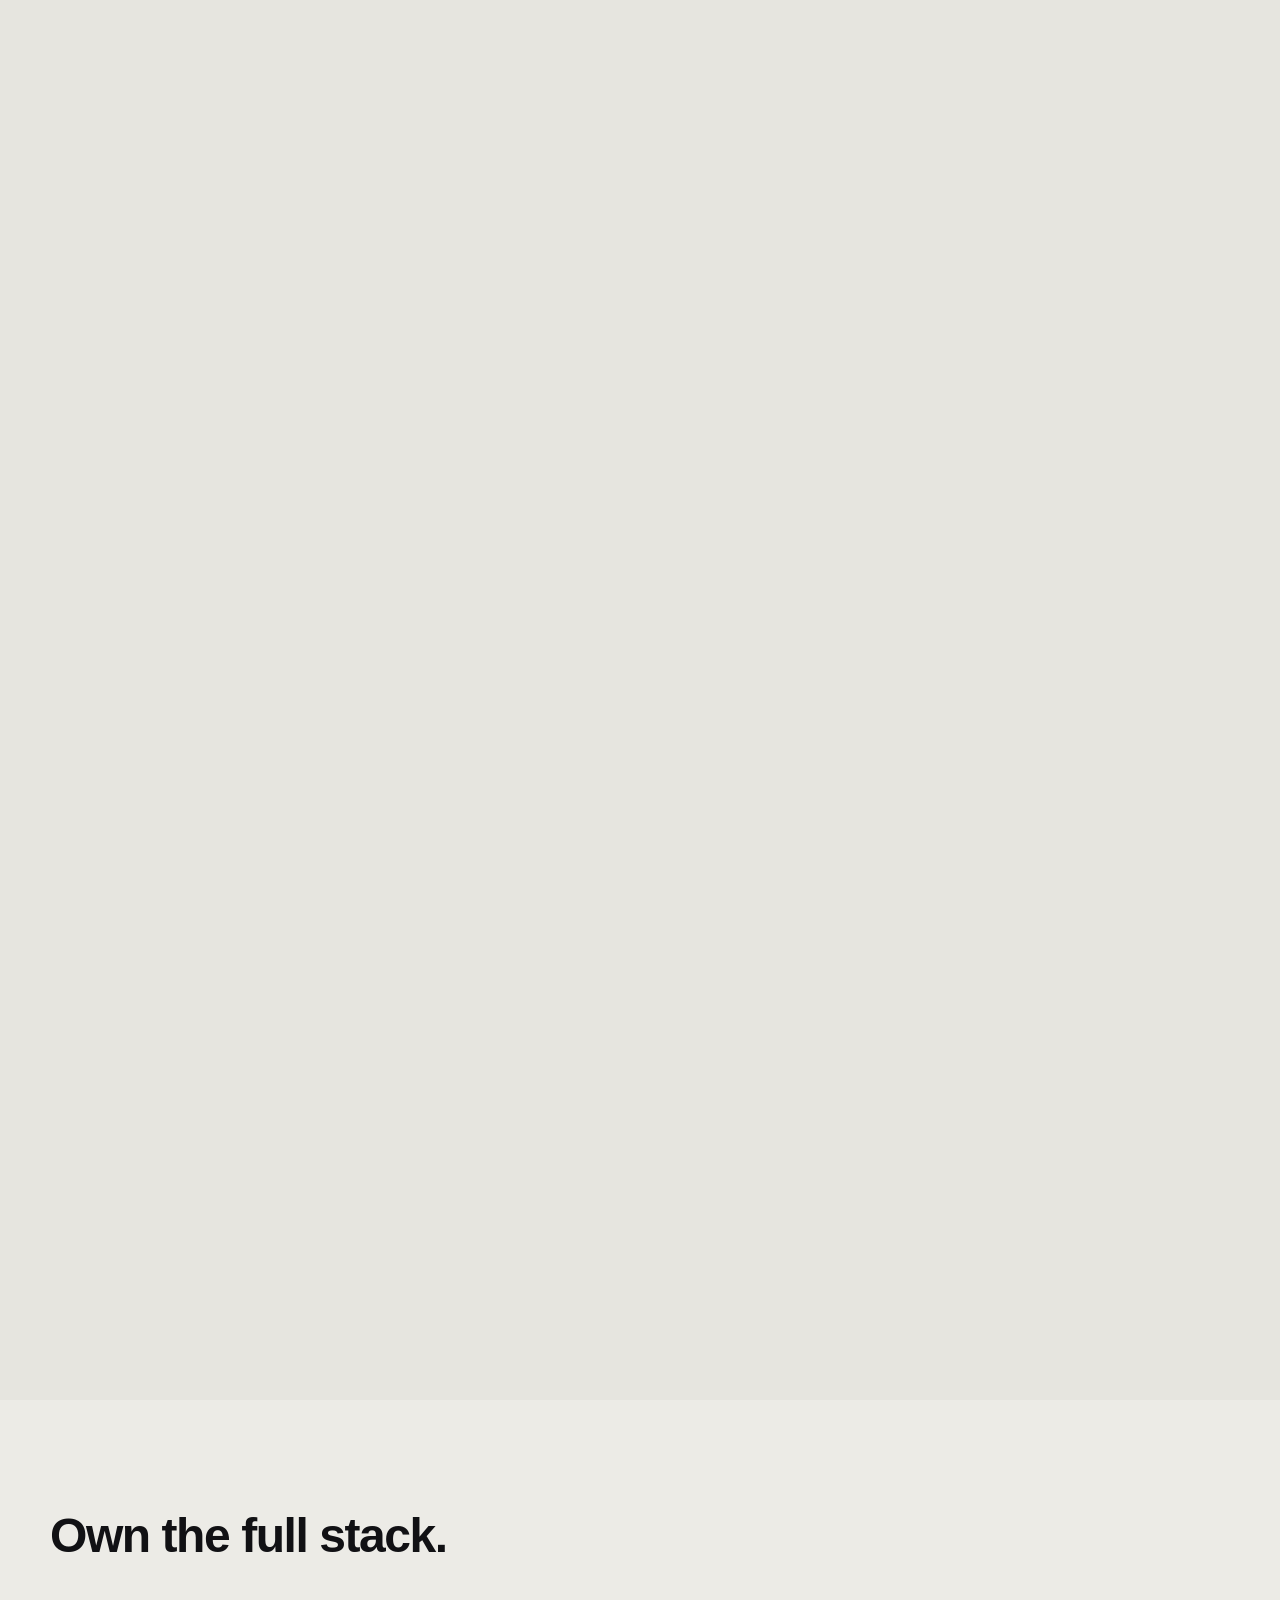
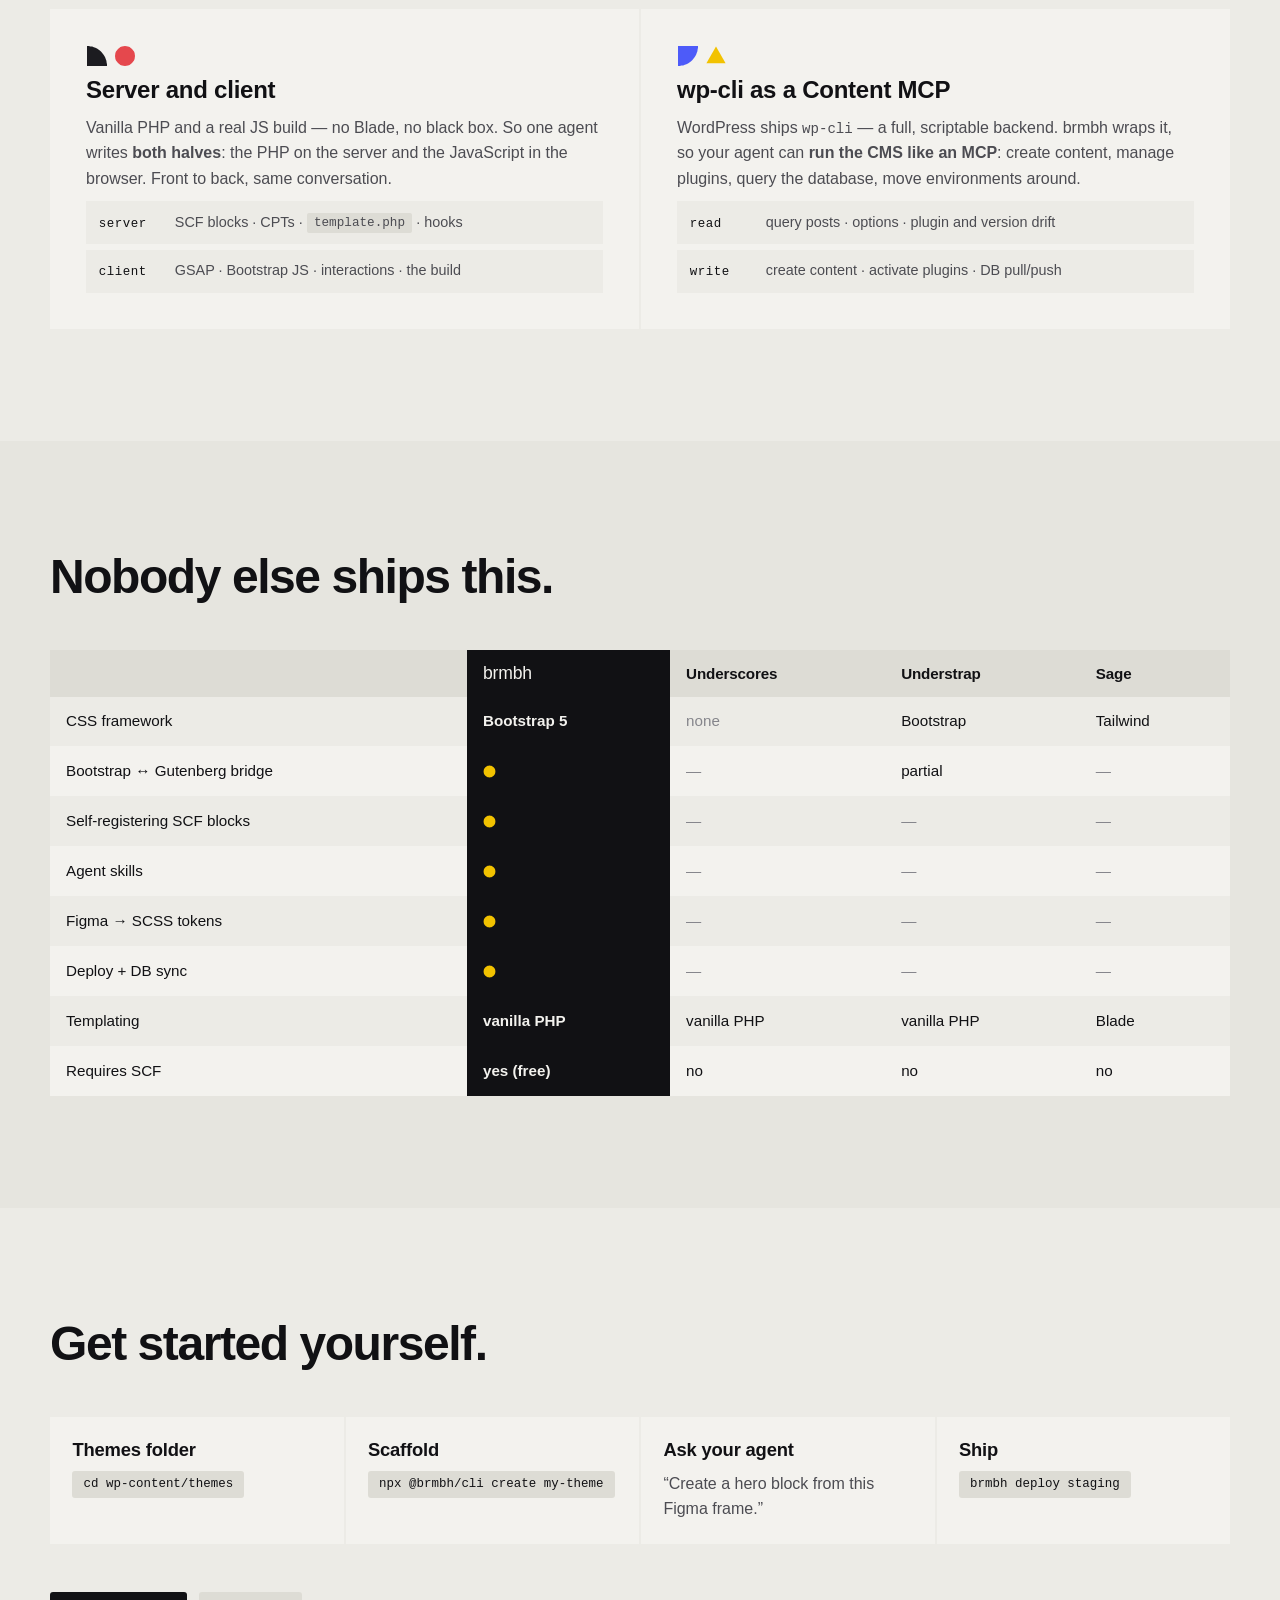
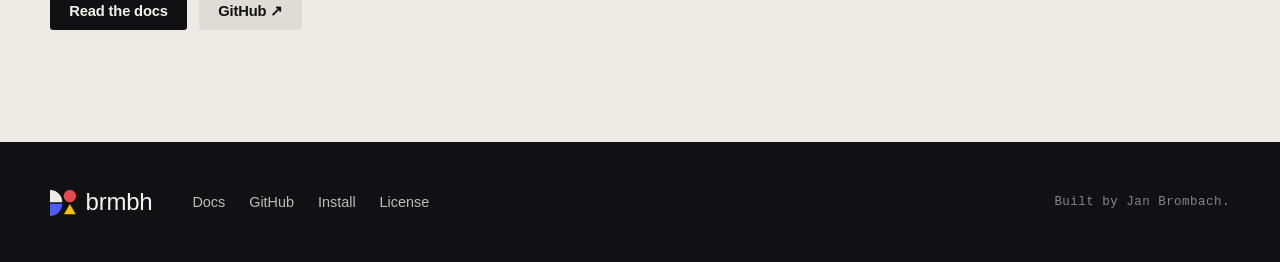
==== commit 22284bf3: "chore(site): hold the landing section for the copy round (branch landing-ship)" ====
--- a/index.html
+++ b/index.html
@@ -259,37 +259,8 @@
     </div>
   </section>
 
-  <!-- updates + deploys -->
-  <section class="band" id="ship">
-    <div class="wrap">
-      <div class="head">
-        <h2>Stays current. Ships safely.</h2>
-      </div>
-      <div class="cols cols--2">
-        <div class="col col--big">
-          <div class="pair" aria-hidden="true"><span data-glyph="circle:white"></span><span data-glyph="quarter:yellow:2"></span></div>
-          <h3>One command updates</h3>
-          <p><code>npx brmbh update</code> brings the CLI, the agent skills and the core of the theme to the newest version. Your templates, blocks and styles are <strong>never overwritten</strong>: a change to your files comes as a migration that is shown first.</p>
-          <ul class="kv">
-            <li><span class="mono">core</span> block factory · SCF guard · <code>wp brmbh</code> commands, replaced as a whole</li>
-            <li><span class="mono">yours</span> templates · blocks · styles, touched only by a migration</li>
-          </ul>
-        </div>
-        <div class="col col--big">
-          <div class="pair" aria-hidden="true"><span data-glyph="triangle:red"></span><span data-glyph="quarter:white:3"></span></div>
-          <h3>Deploys you can check</h3>
-          <p><code>npx brmbh deploy production</code> ships a <strong>commit</strong>, not a working tree. A dry run lists every file first, <code>--apply</code> sends, and the live site has to show that commit afterwards. Every database import is backed up first.</p>
-          <ul class="kv">
-            <li><span class="mono">where</span> any host with SSH · named in <code>brmbh.json</code></li>
-            <li><span class="mono">from</span> your laptop, or CI with <code>brmbh add ci github</code></li>
-          </ul>
-        </div>
-      </div>
-    </div>
-  </section>
-
   <!-- compare -->
-  <section class="band band--2" id="compare">
+  <section class="band" id="compare">
     <div class="wrap">
       <div class="head">
         <h2>Nobody else ships this.</h2>
@@ -315,7 +286,7 @@
   </section>
 
   <!-- start -->
-  <section class="band" id="start">
+  <section class="band band--2" id="start">
     <div class="wrap">
       <div class="head">
         <h2>Get started yourself.</h2>
@@ -324,7 +295,7 @@
         <div class="col"><h3>Themes folder</h3><button class="chip" type="button" data-copy="cd wp-content/themes">cd wp-content/themes</button></div>
         <div class="col"><h3>Scaffold</h3><button class="chip" type="button" data-copy="npx @brmbh/cli create my-theme">npx @brmbh/cli create my-theme</button></div>
         <div class="col"><h3>Ask your agent</h3><p>“Create a hero block from this Figma frame.”</p></div>
-        <div class="col"><h3>Ship</h3><button class="chip" type="button" data-copy="npx brmbh deploy staging">npx brmbh deploy staging</button></div>
+        <div class="col"><h3>Ship</h3><button class="chip" type="button" data-copy="brmbh deploy staging">brmbh deploy staging</button></div>
       </div>
       <div class="actions">
         <a class="btn" href="docs.html">Read the docs</a>
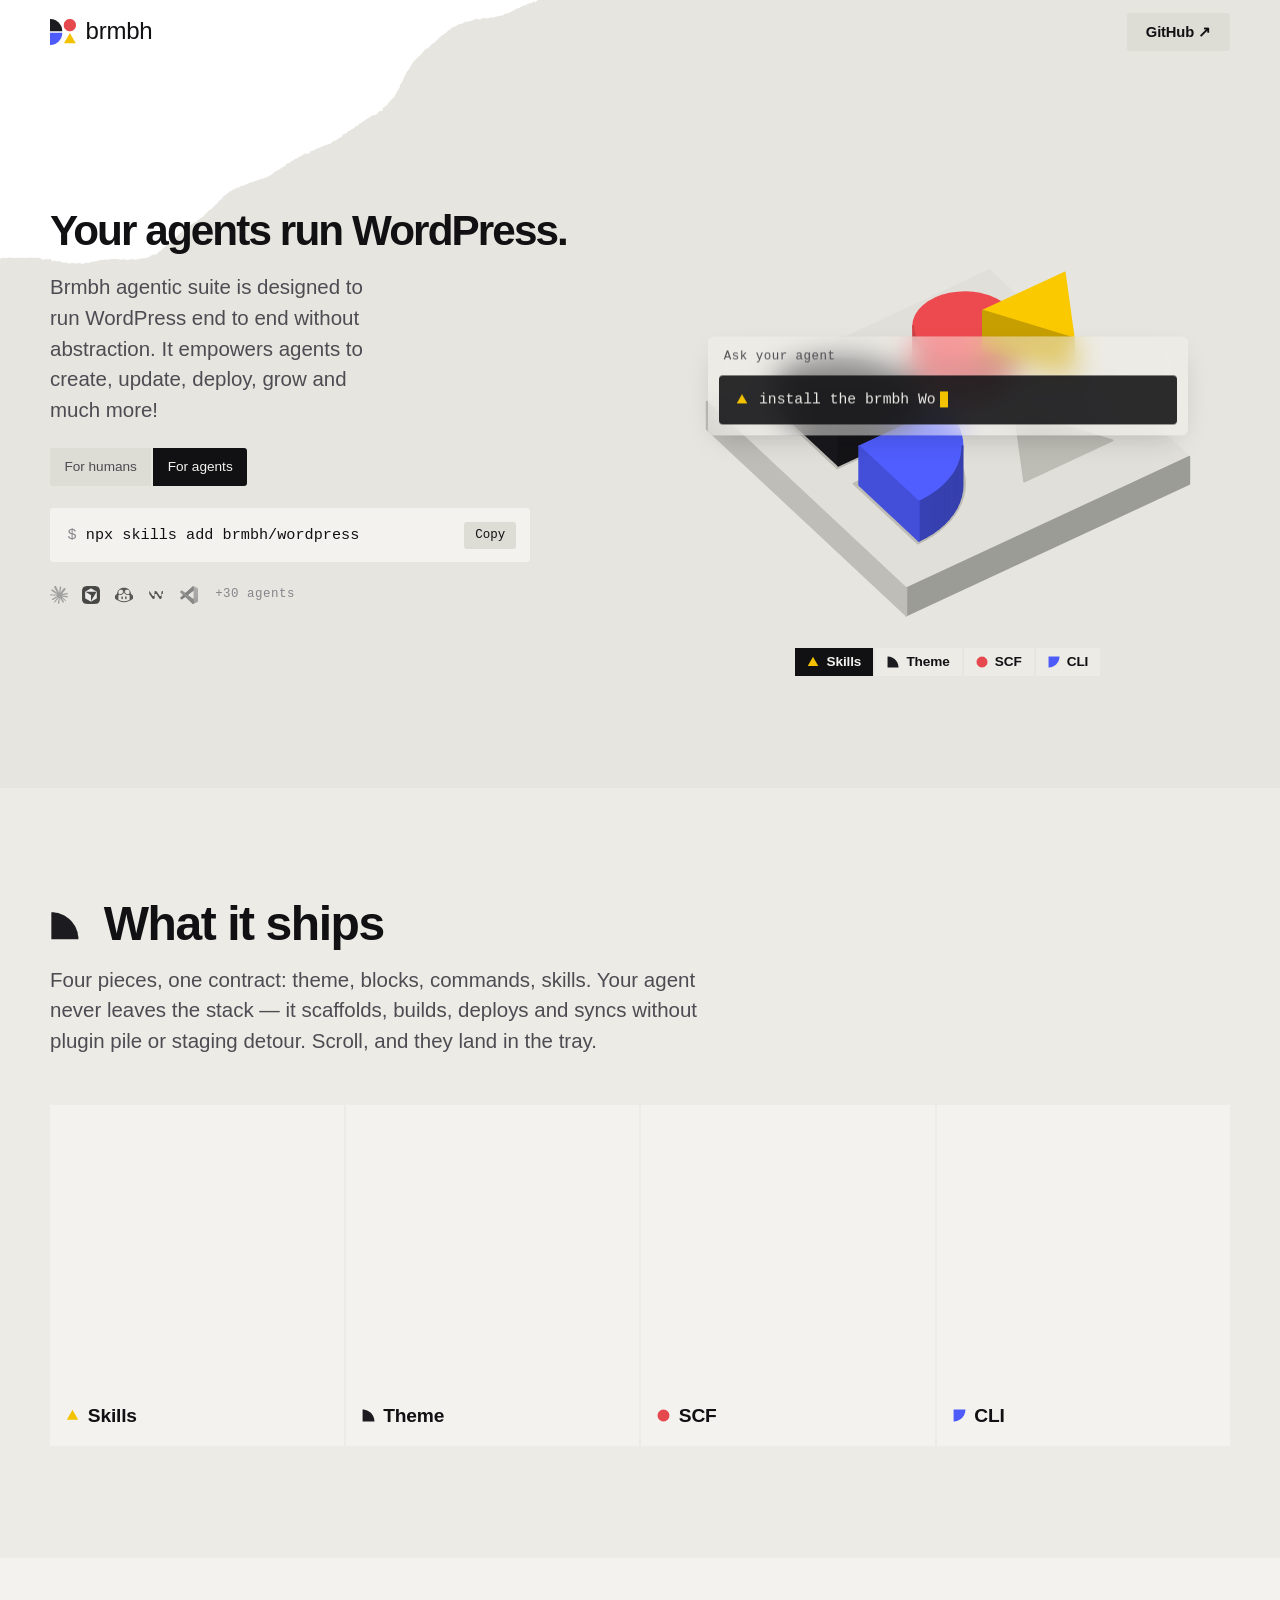
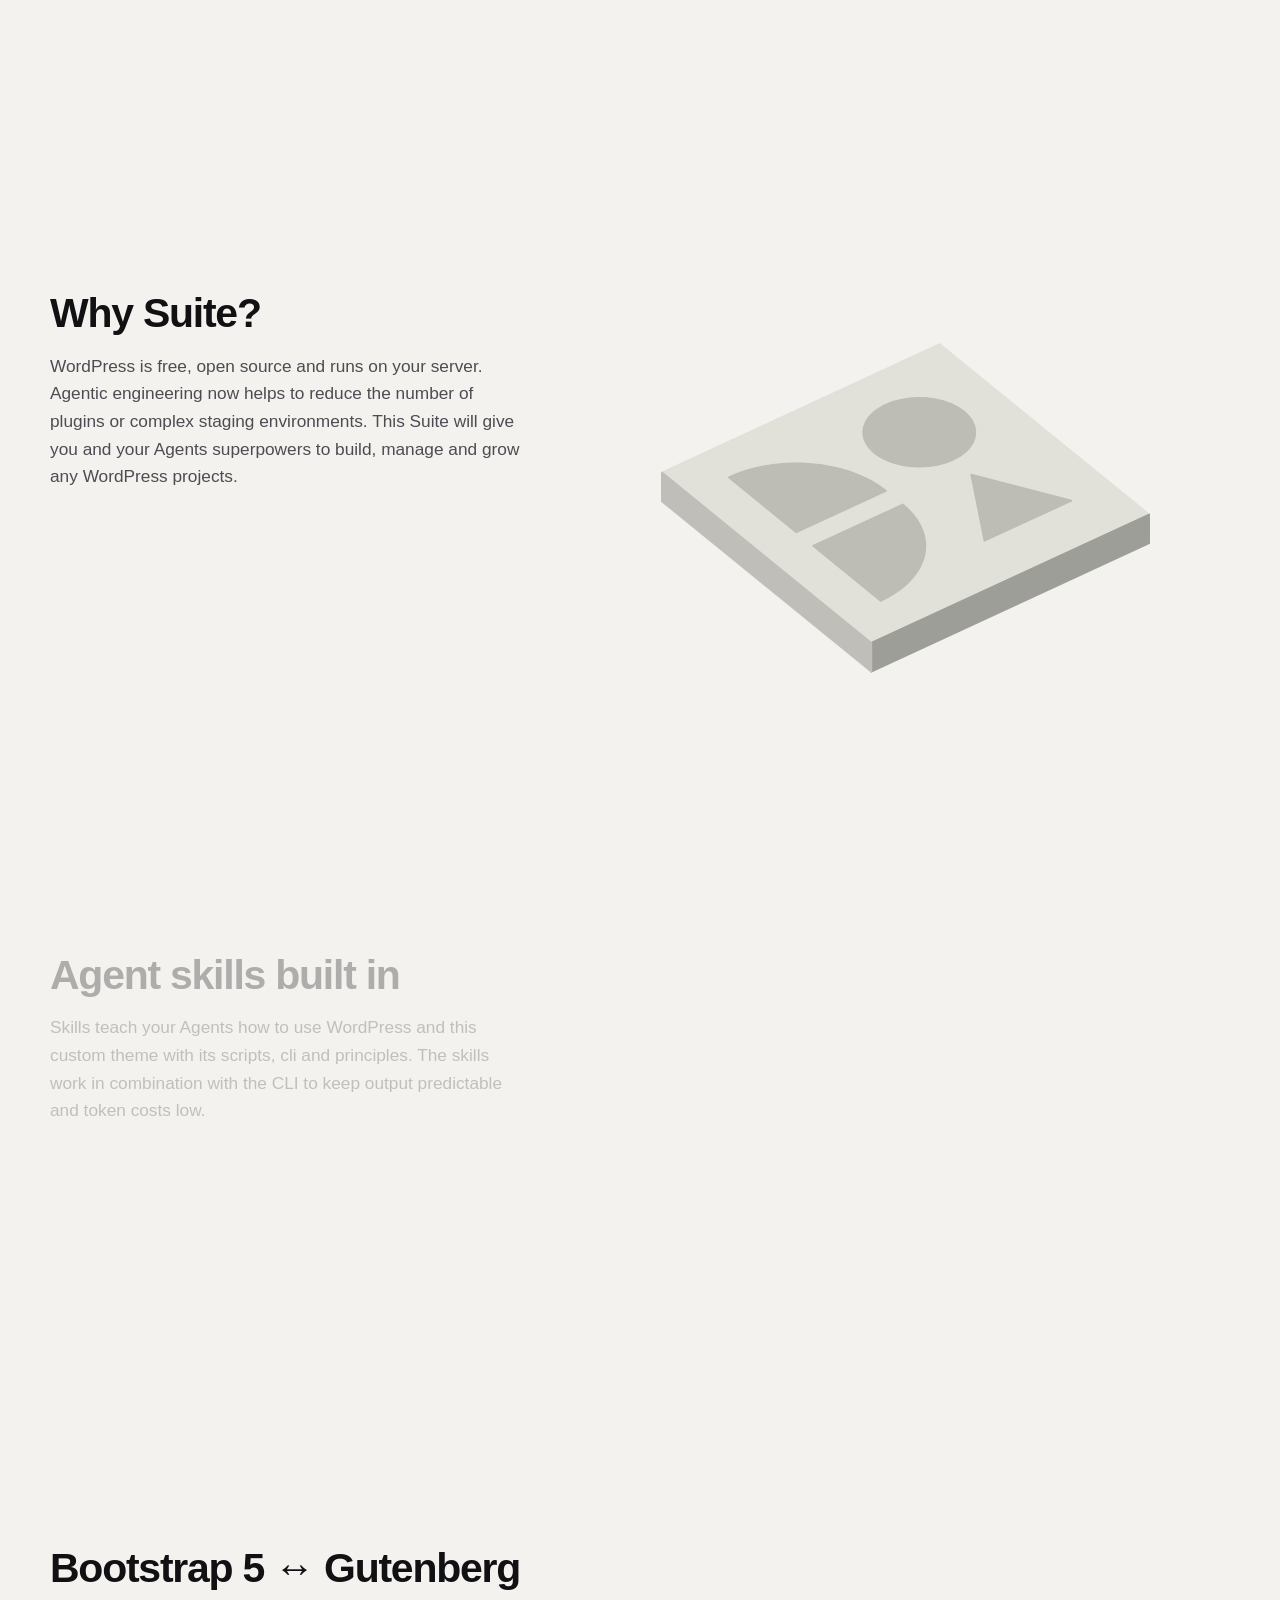
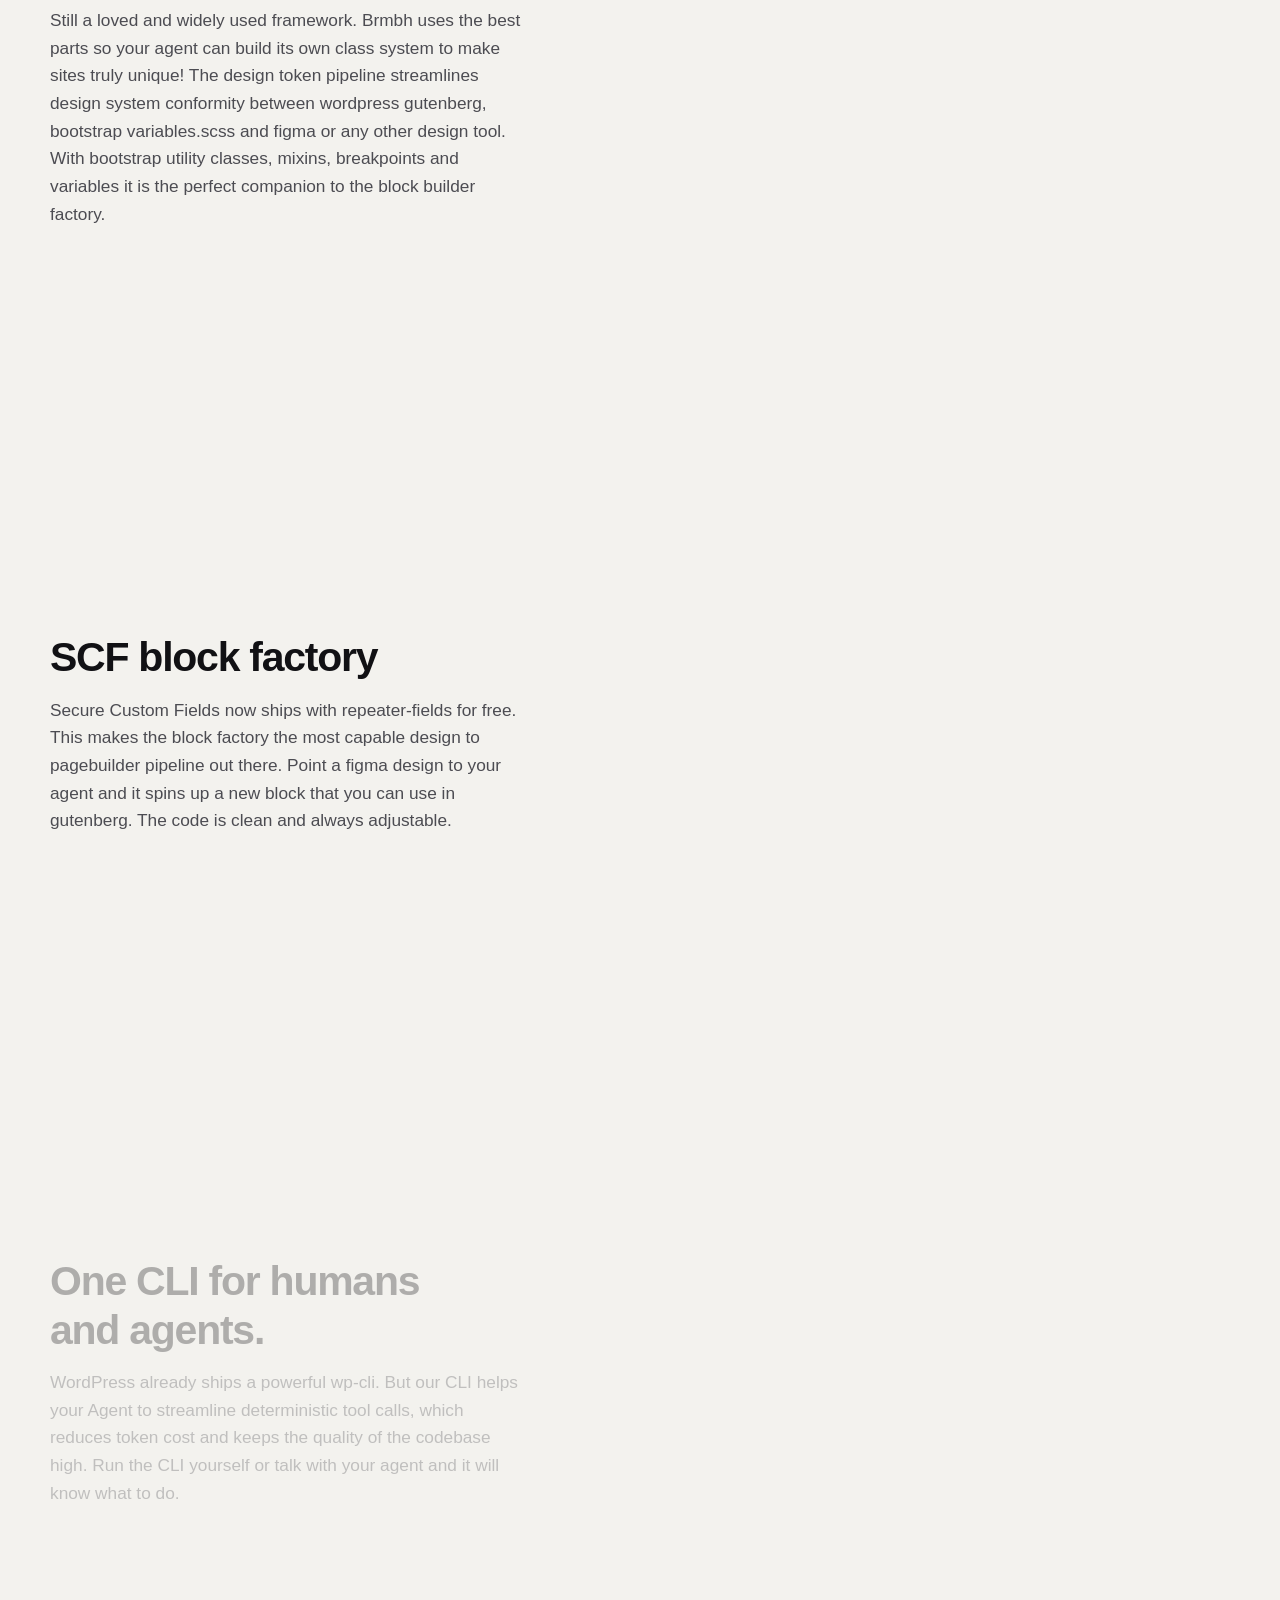
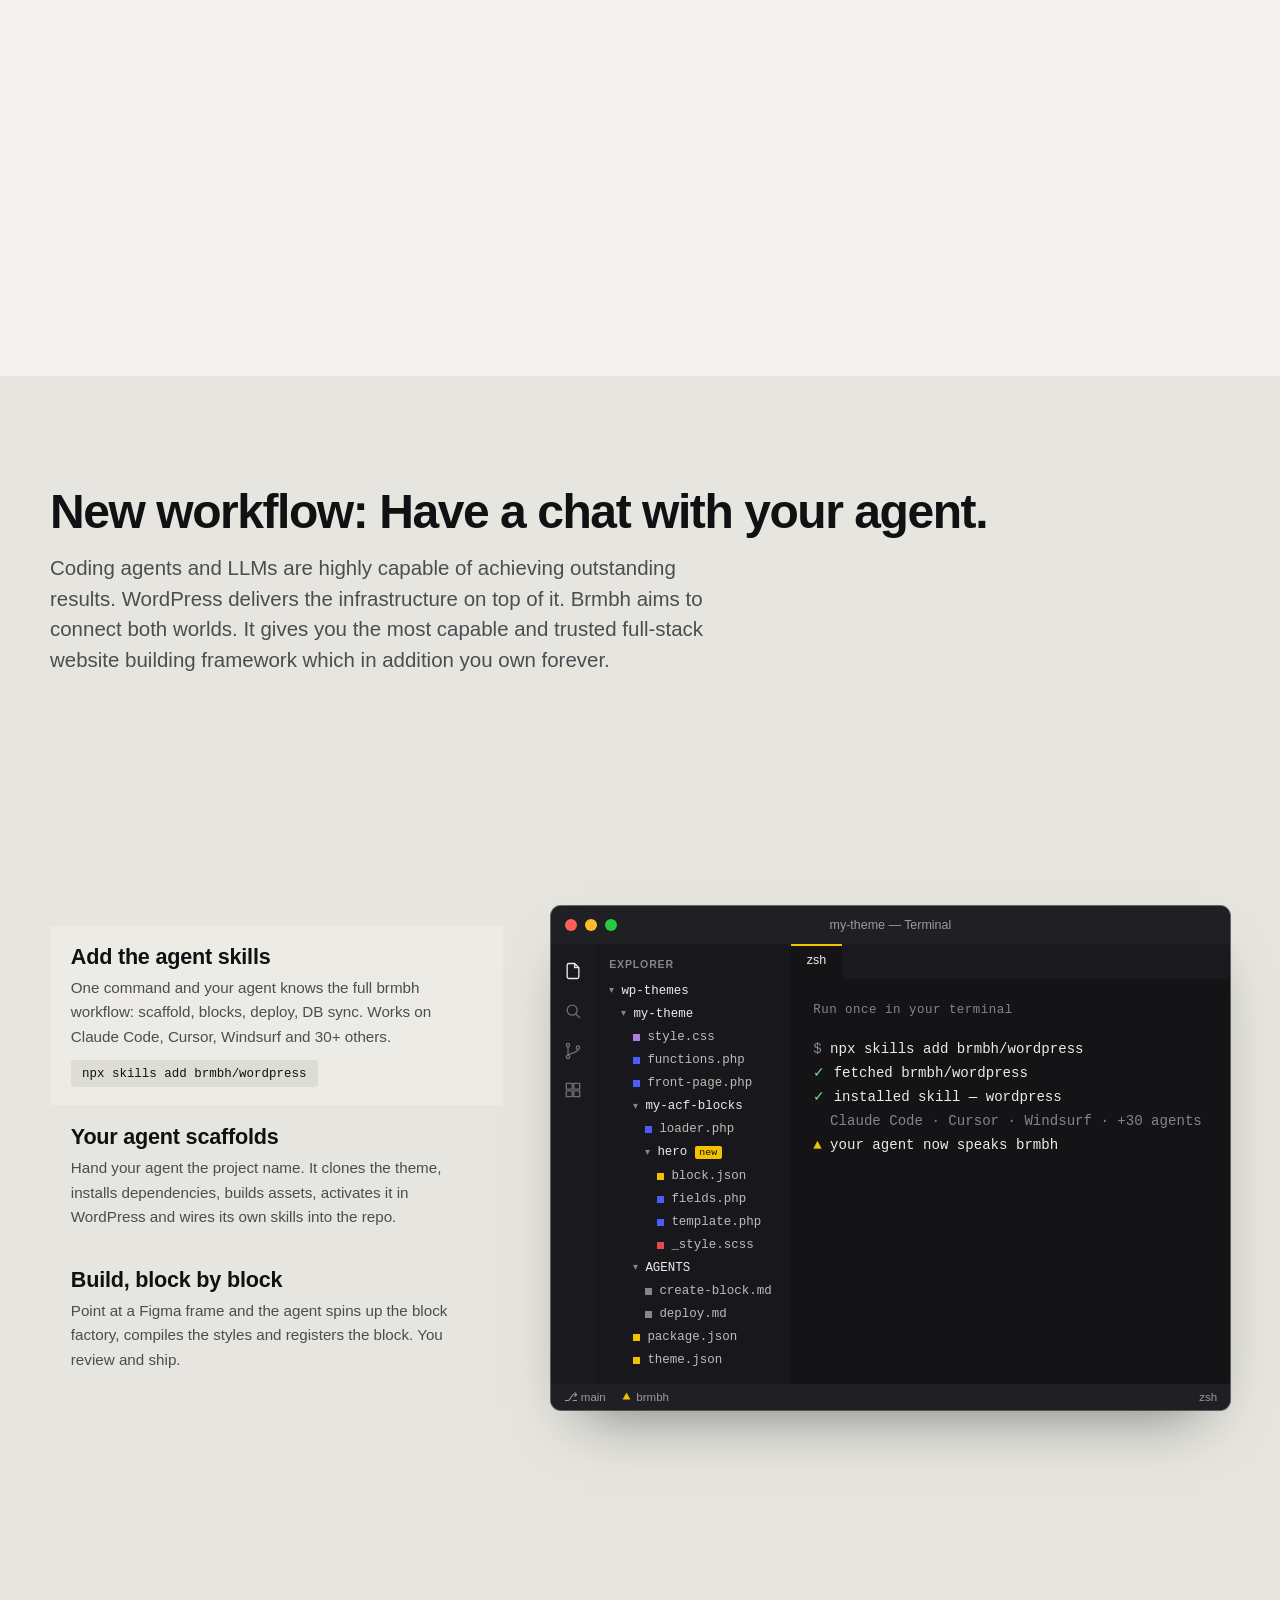
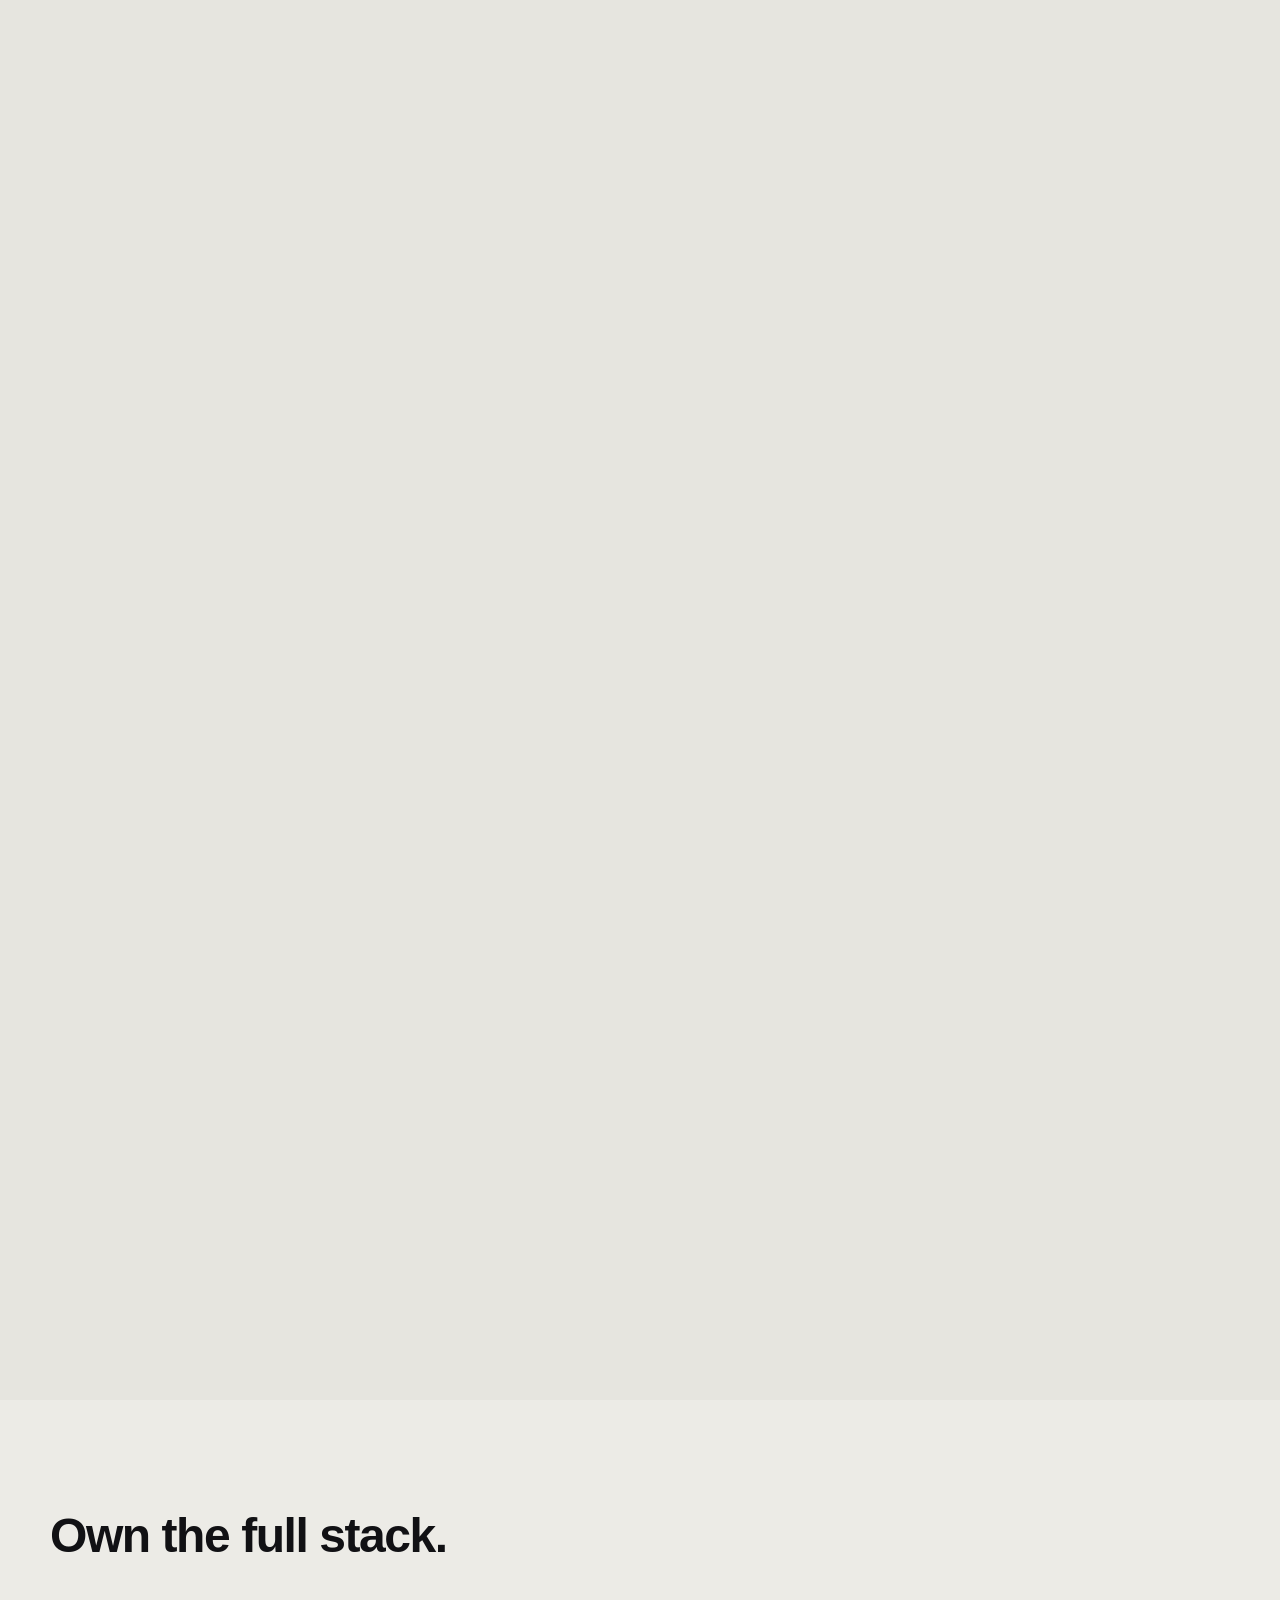
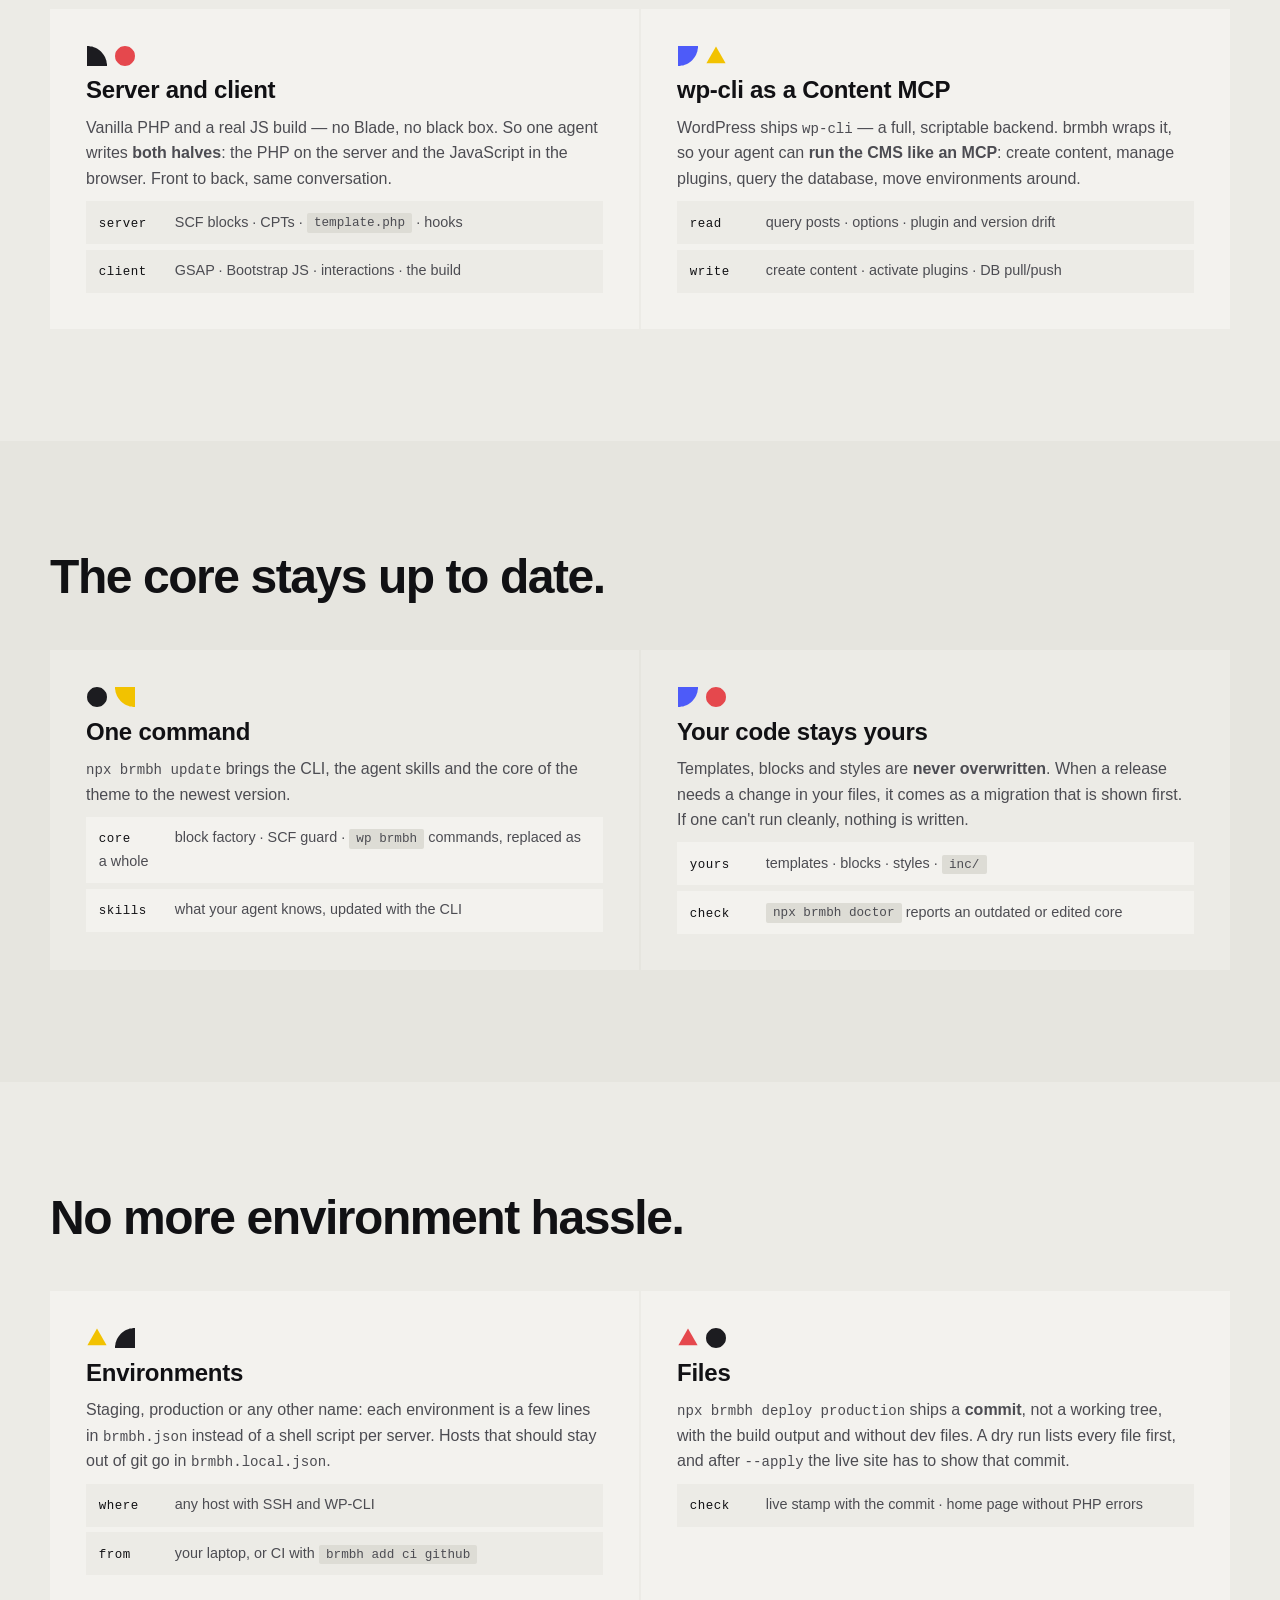
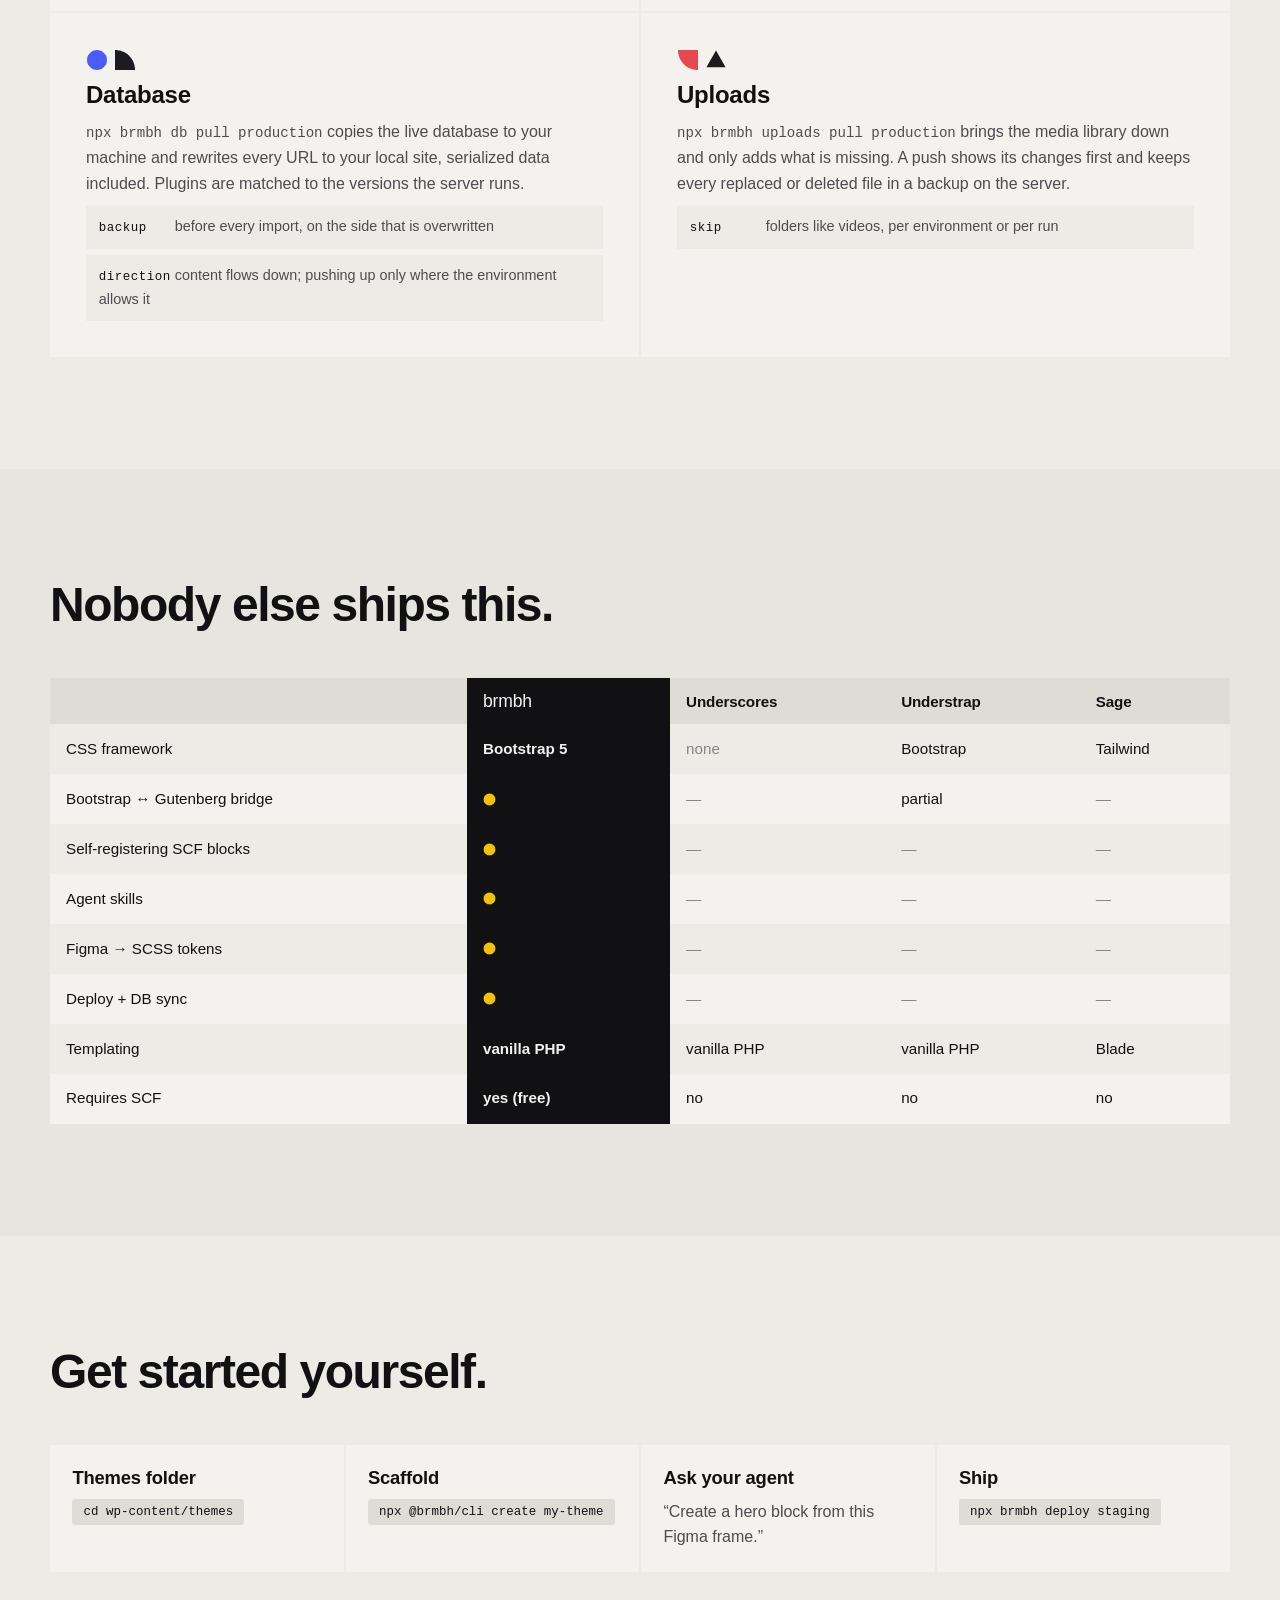
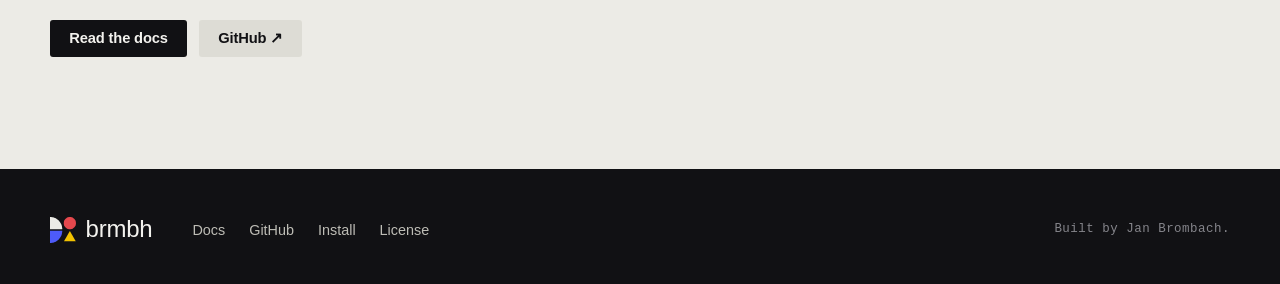
==== commit 66cdce21: "content(site): copy round — split updates and environments into two sections, explain files, databas" ====
--- a/index.html
+++ b/index.html
@@ -13,7 +13,7 @@
   <meta property="og:type" content="website" />
   <meta property="og:url" content="https://wordpress.brombach.de/" />
   <meta property="og:title" content="brmbh — Your agents run WordPress." />
-  <meta property="og:description" content="Brmbh agentic suite was designed to run WordPress end to end without abstraction. It empowers agents to create, update, deploy and grow and much more!" />
+  <meta property="og:description" content="Brmbh agentic suite is designed to run WordPress end to end without abstraction. It empowers agents to create, update, deploy, grow and much more!" />
   <meta property="og:image" content="https://wordpress.brombach.de/assets/brand/og.png" />
   <meta property="og:image:width" content="1200" />
   <meta property="og:image:height" content="630" />
@@ -63,7 +63,7 @@
     <div class="wrap hero">
       <div class="hero__copy">
         <h1>Your agents run WordPress.</h1>
-        <p class="lead">Brmbh agentic suite was designed to run WordPress end to end without abstraction. It empowers agents to create, update, deploy and grow and much more!</p>
+        <p class="lead">Brmbh agentic suite is designed to run WordPress end to end without abstraction. It empowers agents to create, update, deploy, grow and much more!</p>
 
         <div class="aud" role="tablist" aria-label="Install for">
           <button class="aud__btn" role="tab" data-aud="humans" aria-selected="false">For humans</button>
@@ -105,7 +105,7 @@
   <section class="band band--2 intro" id="pieces">
     <div class="wrap">
       <div class="head">
-        <h2><span class="mk" data-glyph="quarter:white"></span>What we ship</h2>
+        <h2><span class="mk" data-glyph="quarter:white"></span>What it ships</h2>
         <p class="lead">Four pieces, one contract: theme, blocks, commands, skills. Your agent never leaves the stack — it scaffolds, builds, deploys and syncs without plugin pile or staging detour. Scroll, and they land in the tray.</p>
       </div>
       <div class="pieces" data-pieces></div>
@@ -259,6 +259,80 @@
     </div>
   </section>
 
+  <!-- updates -->
+  <section class="band" id="update">
+    <div class="wrap">
+      <div class="head">
+        <h2>The core stays up to date.</h2>
+      </div>
+      <div class="cols cols--2">
+        <div class="col col--big">
+          <div class="pair" aria-hidden="true"><span data-glyph="circle:white"></span><span data-glyph="quarter:yellow:2"></span></div>
+          <h3>One command</h3>
+          <p><code>npx brmbh update</code> brings the CLI, the agent skills and the core of the theme to the newest version.</p>
+          <ul class="kv">
+            <li><span class="mono">core</span> block factory · SCF guard · <code>wp brmbh</code> commands, replaced as a whole</li>
+            <li><span class="mono">skills</span> what your agent knows, updated with the CLI</li>
+          </ul>
+        </div>
+        <div class="col col--big">
+          <div class="pair" aria-hidden="true"><span data-glyph="quarter:blue:1"></span><span data-glyph="circle:red"></span></div>
+          <h3>Your code stays yours</h3>
+          <p>Templates, blocks and styles are <strong>never overwritten</strong>. When a release needs a change in your files, it comes as a migration that is shown first. If one can't run cleanly, nothing is written.</p>
+          <ul class="kv">
+            <li><span class="mono">yours</span> templates · blocks · styles · <code>inc/</code></li>
+            <li><span class="mono">check</span> <code>npx brmbh doctor</code> reports an outdated or edited core</li>
+          </ul>
+        </div>
+      </div>
+    </div>
+  </section>
+
+  <!-- environments + deploys -->
+  <section class="band band--2" id="ship">
+    <div class="wrap">
+      <div class="head">
+        <h2>No more environment hassle.</h2>
+      </div>
+      <div class="cols cols--2">
+        <div class="col col--big">
+          <div class="pair" aria-hidden="true"><span data-glyph="triangle:yellow"></span><span data-glyph="quarter:white:3"></span></div>
+          <h3>Environments</h3>
+          <p>Staging, production or any other name: each environment is a few lines in <code>brmbh.json</code> instead of a shell script per server. Hosts that should stay out of git go in <code>brmbh.local.json</code>.</p>
+          <ul class="kv">
+            <li><span class="mono">where</span> any host with SSH and WP-CLI</li>
+            <li><span class="mono">from</span> your laptop, or CI with <code>brmbh add ci github</code></li>
+          </ul>
+        </div>
+        <div class="col col--big">
+          <div class="pair" aria-hidden="true"><span data-glyph="triangle:red"></span><span data-glyph="circle:white"></span></div>
+          <h3>Files</h3>
+          <p><code>npx brmbh deploy production</code> ships a <strong>commit</strong>, not a working tree, with the build output and without dev files. A dry run lists every file first, and after <code>--apply</code> the live site has to show that commit.</p>
+          <ul class="kv">
+            <li><span class="mono">check</span> live stamp with the commit · home page without PHP errors</li>
+          </ul>
+        </div>
+        <div class="col col--big">
+          <div class="pair" aria-hidden="true"><span data-glyph="circle:blue"></span><span data-glyph="quarter:white"></span></div>
+          <h3>Database</h3>
+          <p><code>npx brmbh db pull production</code> copies the live database to your machine and rewrites every URL to your local site, serialized data included. Plugins are matched to the versions the server runs.</p>
+          <ul class="kv">
+            <li><span class="mono">backup</span> before every import, on the side that is overwritten</li>
+            <li><span class="mono">direction</span> content flows down; pushing up only where the environment allows it</li>
+          </ul>
+        </div>
+        <div class="col col--big">
+          <div class="pair" aria-hidden="true"><span data-glyph="quarter:red:2"></span><span data-glyph="triangle:white"></span></div>
+          <h3>Uploads</h3>
+          <p><code>npx brmbh uploads pull production</code> brings the media library down and only adds what is missing. A push shows its changes first and keeps every replaced or deleted file in a backup on the server.</p>
+          <ul class="kv">
+            <li><span class="mono">skip</span> folders like videos, per environment or per run</li>
+          </ul>
+        </div>
+      </div>
+    </div>
+  </section>
+
   <!-- compare -->
   <section class="band" id="compare">
     <div class="wrap">
@@ -295,7 +369,7 @@
         <div class="col"><h3>Themes folder</h3><button class="chip" type="button" data-copy="cd wp-content/themes">cd wp-content/themes</button></div>
         <div class="col"><h3>Scaffold</h3><button class="chip" type="button" data-copy="npx @brmbh/cli create my-theme">npx @brmbh/cli create my-theme</button></div>
         <div class="col"><h3>Ask your agent</h3><p>“Create a hero block from this Figma frame.”</p></div>
-        <div class="col"><h3>Ship</h3><button class="chip" type="button" data-copy="brmbh deploy staging">brmbh deploy staging</button></div>
+        <div class="col"><h3>Ship</h3><button class="chip" type="button" data-copy="npx brmbh deploy staging">npx brmbh deploy staging</button></div>
       </div>
       <div class="actions">
         <a class="btn" href="docs.html">Read the docs</a>
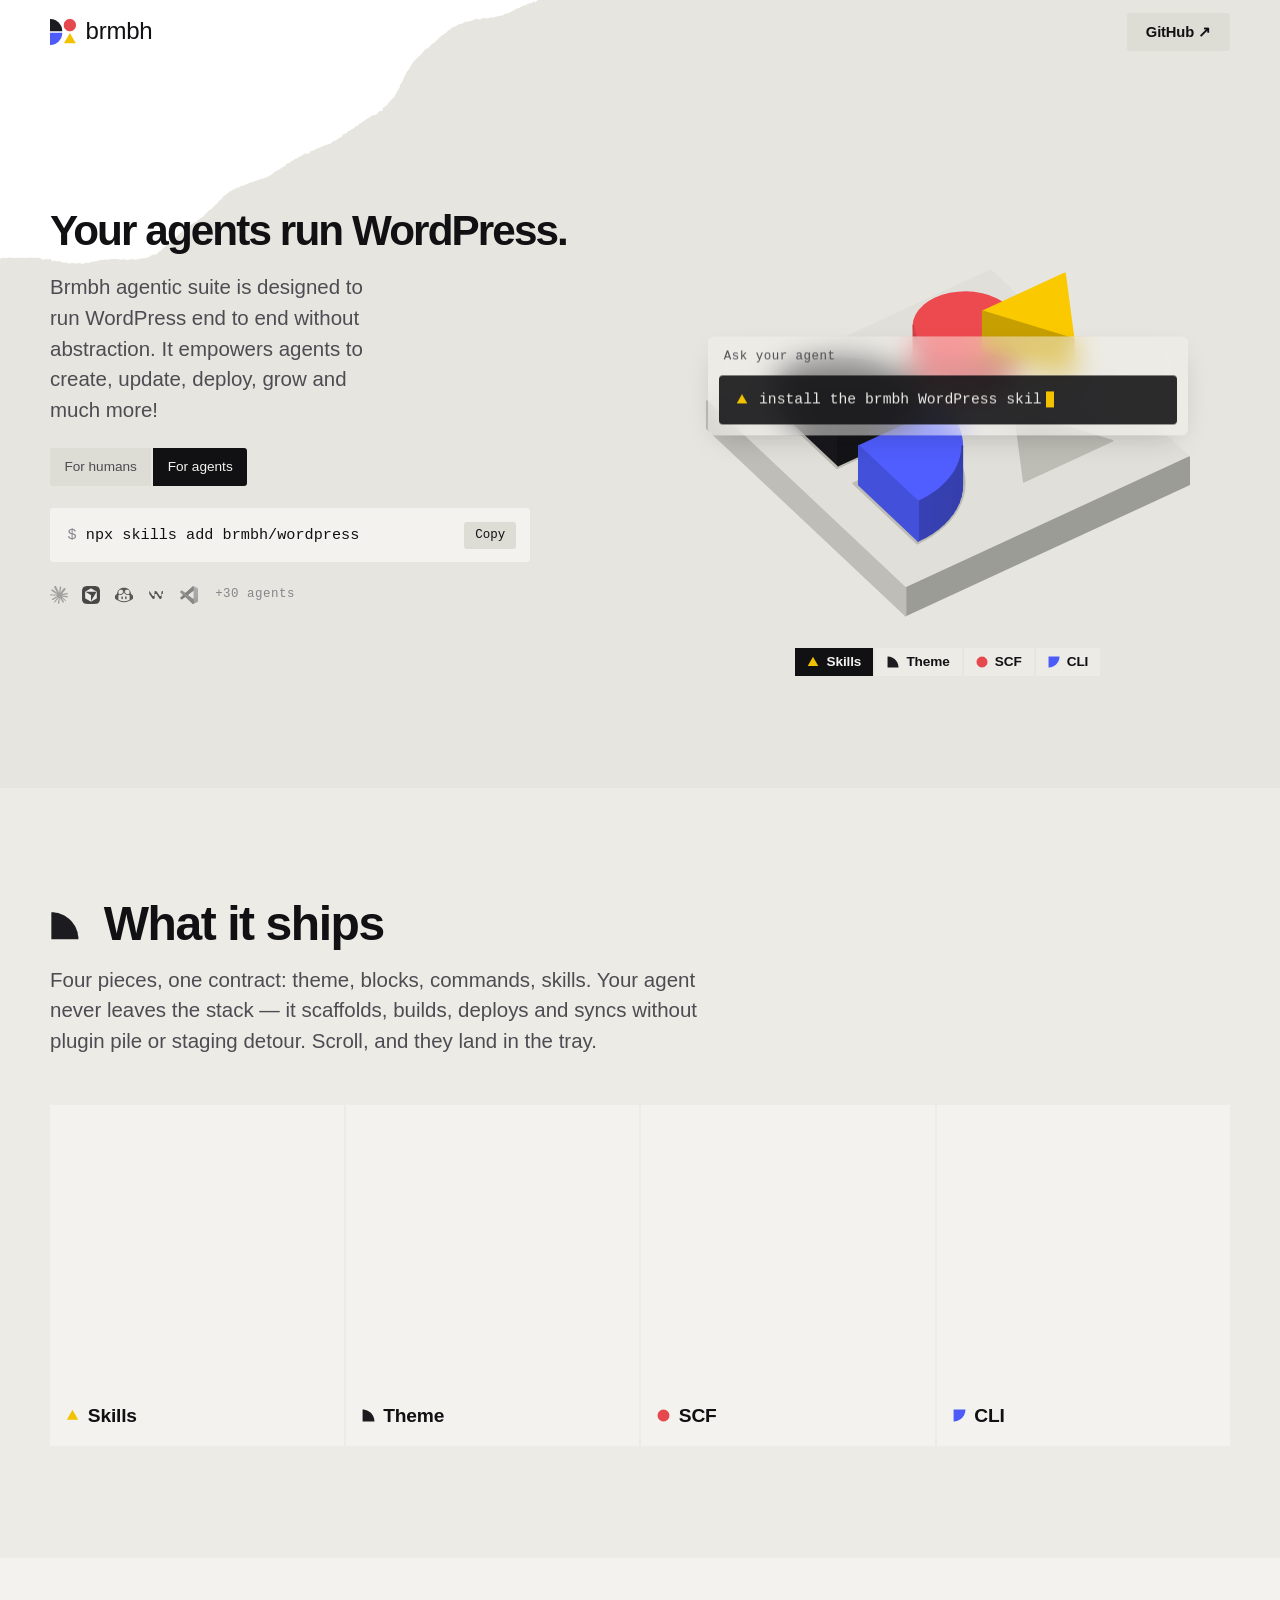
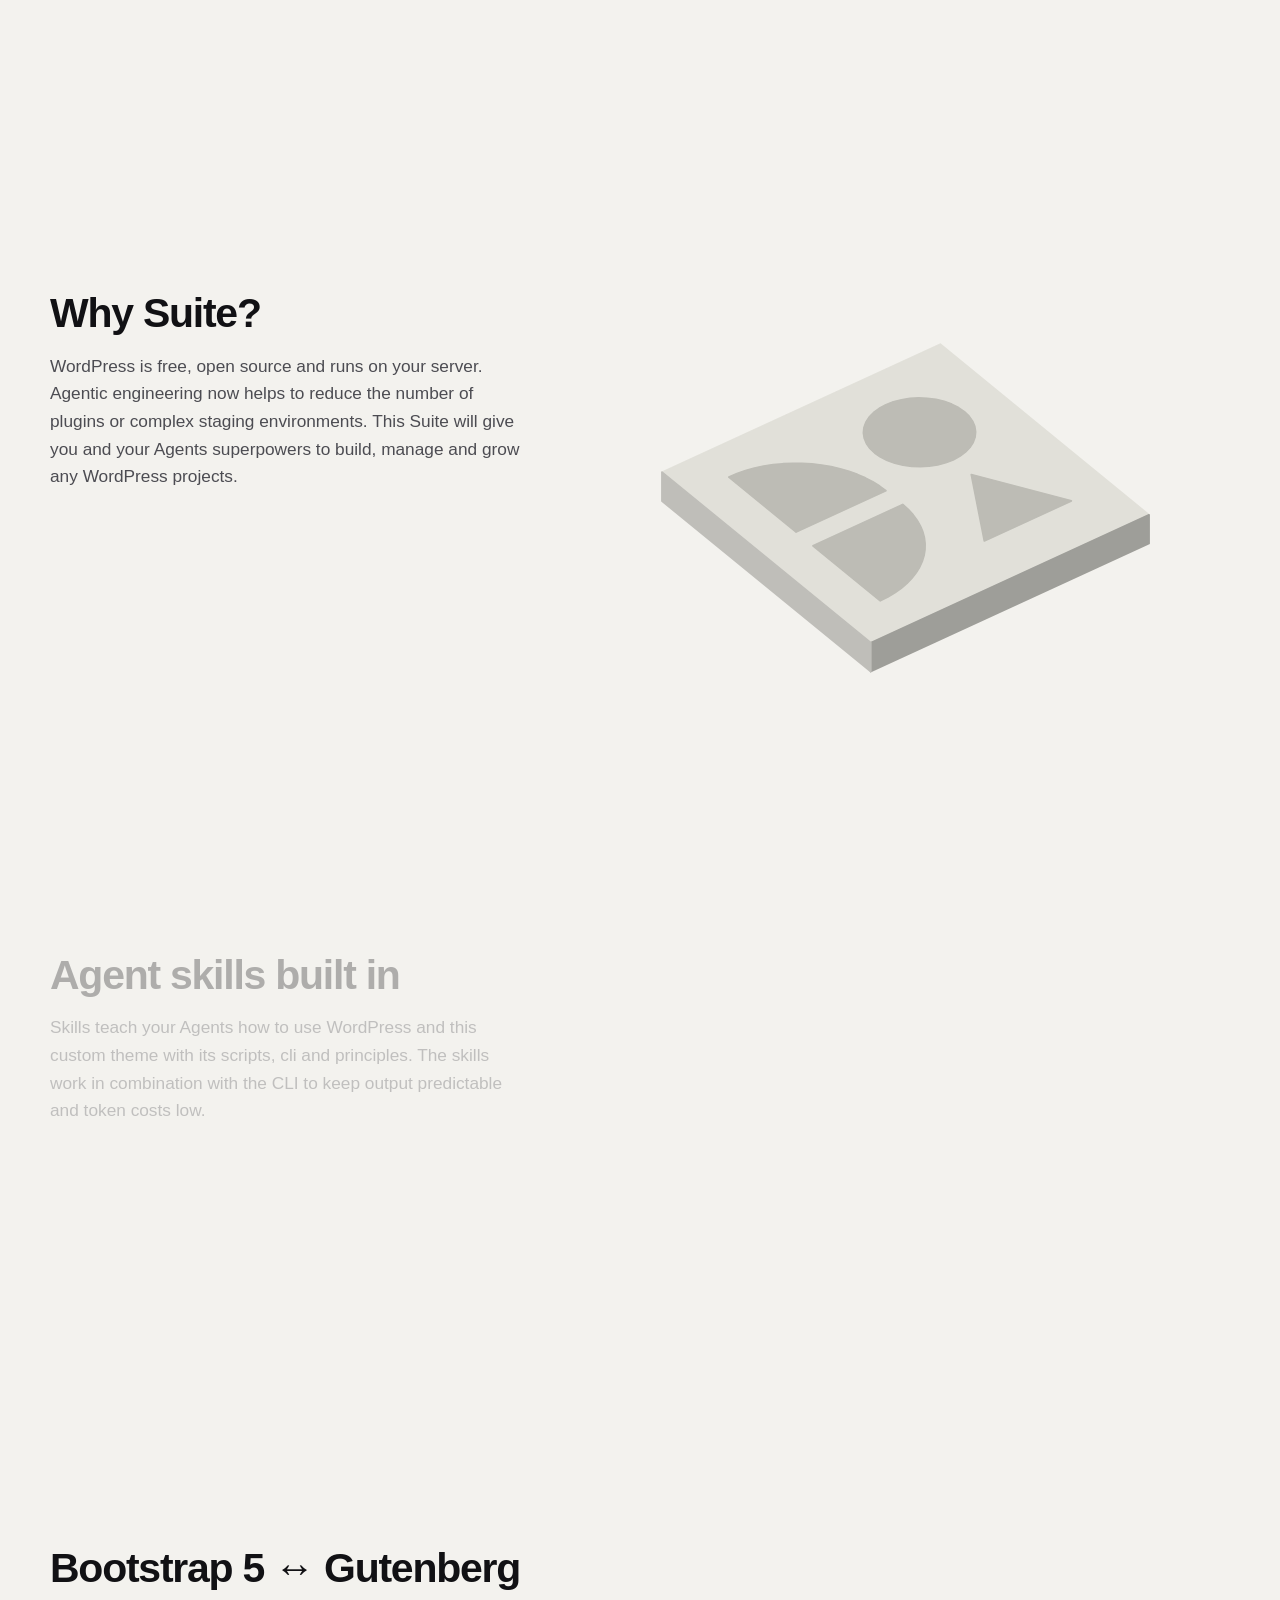
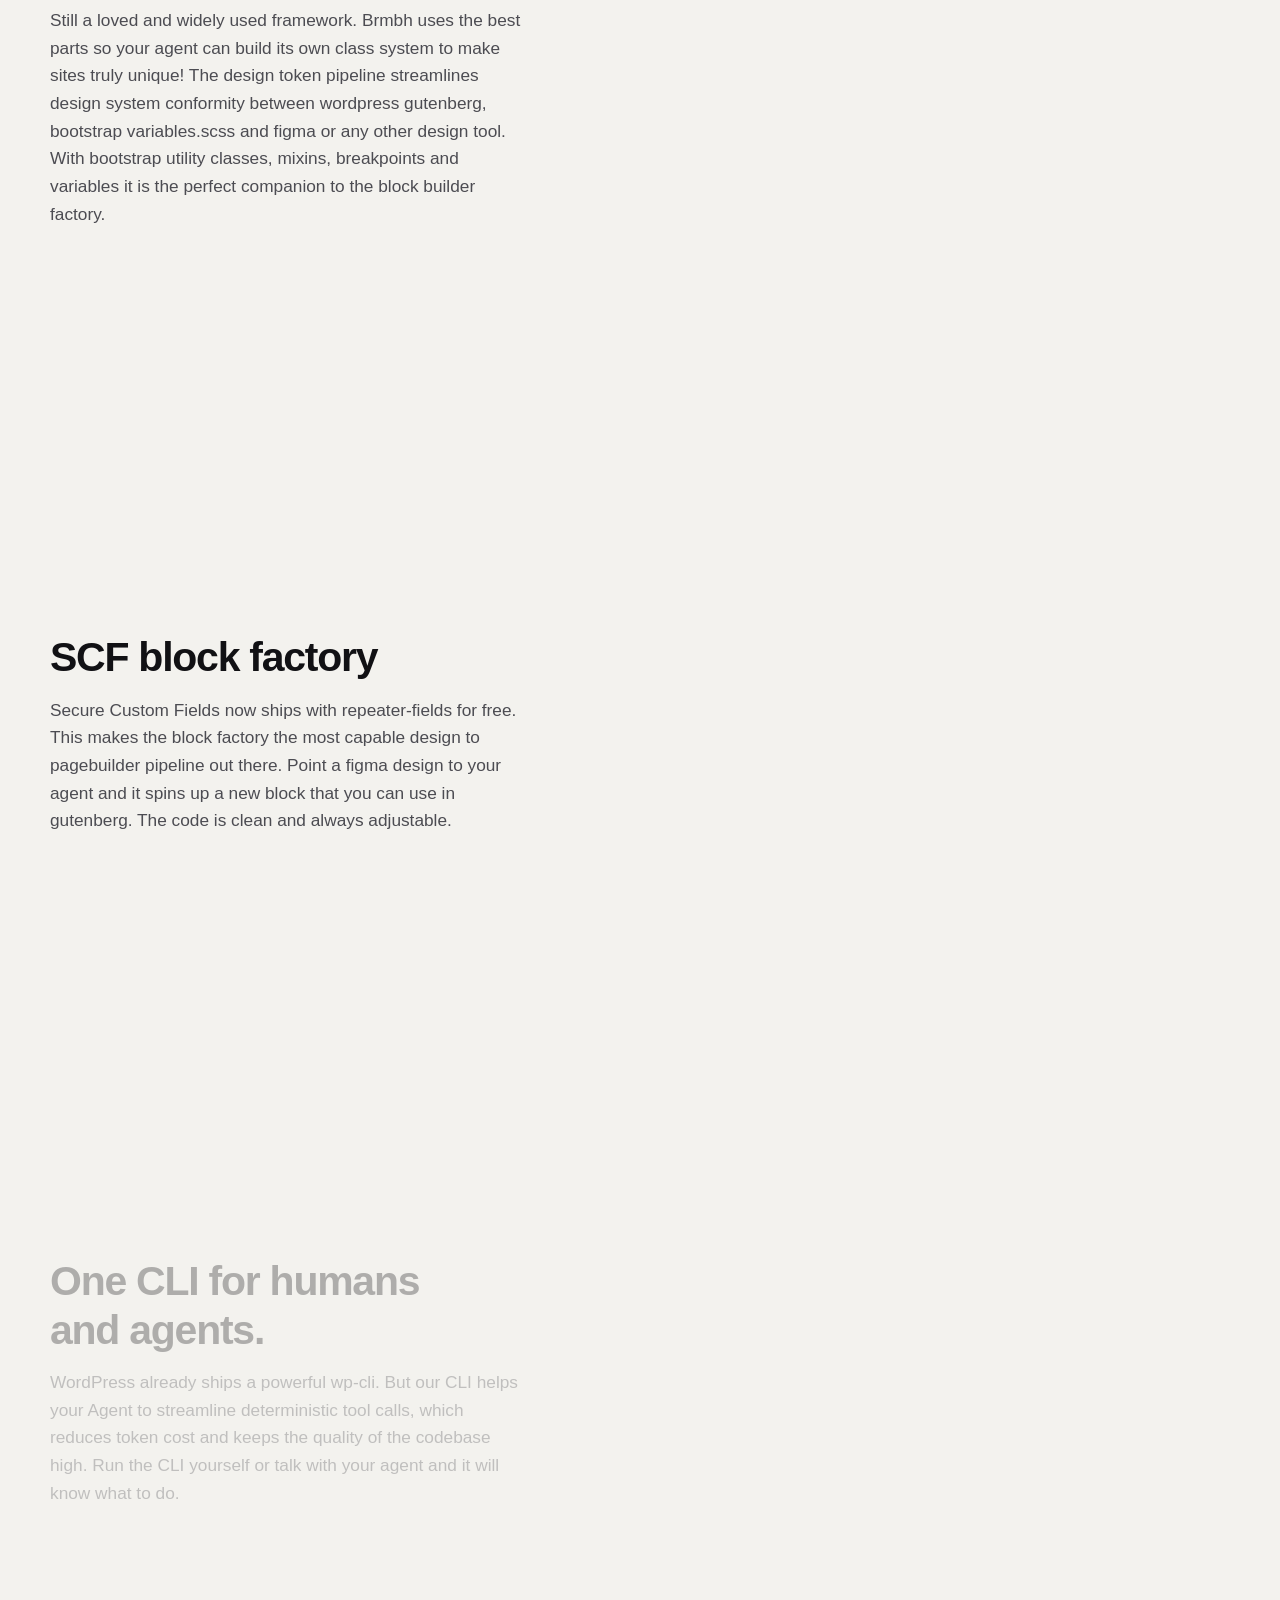
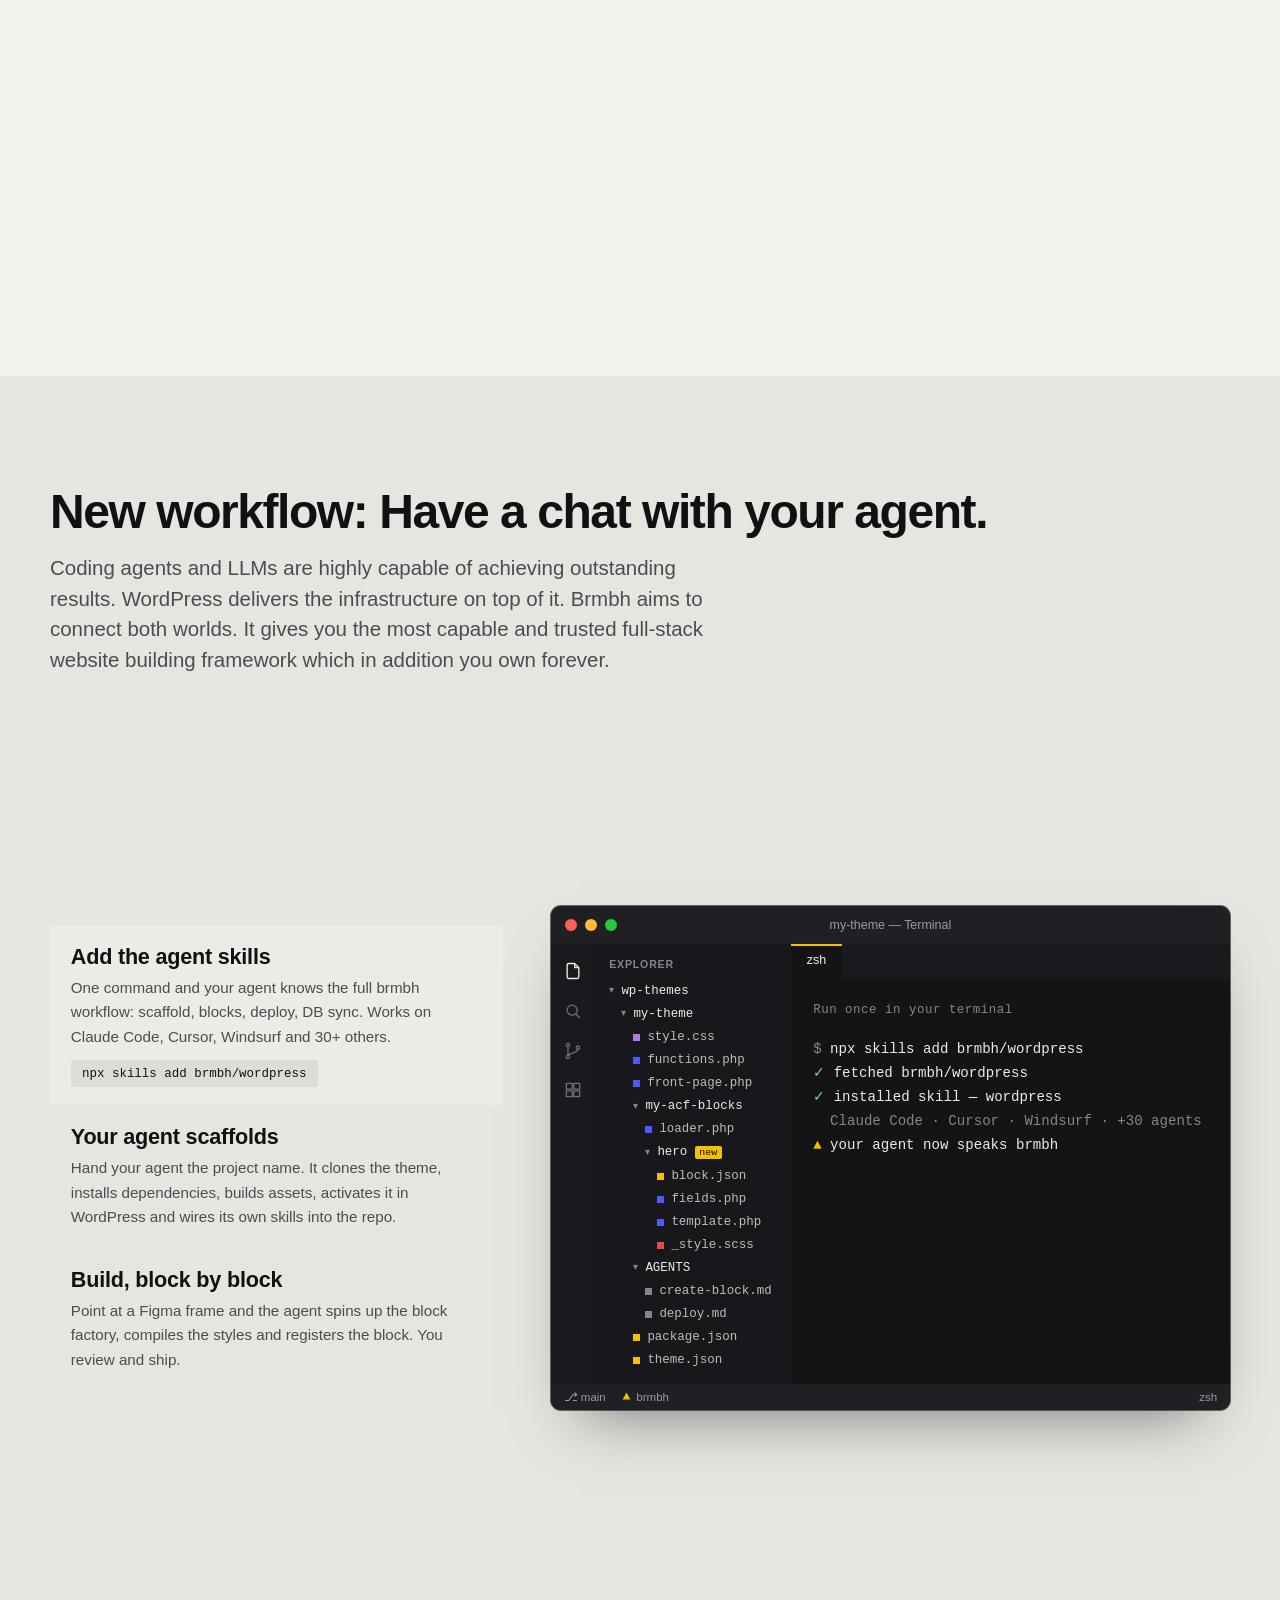
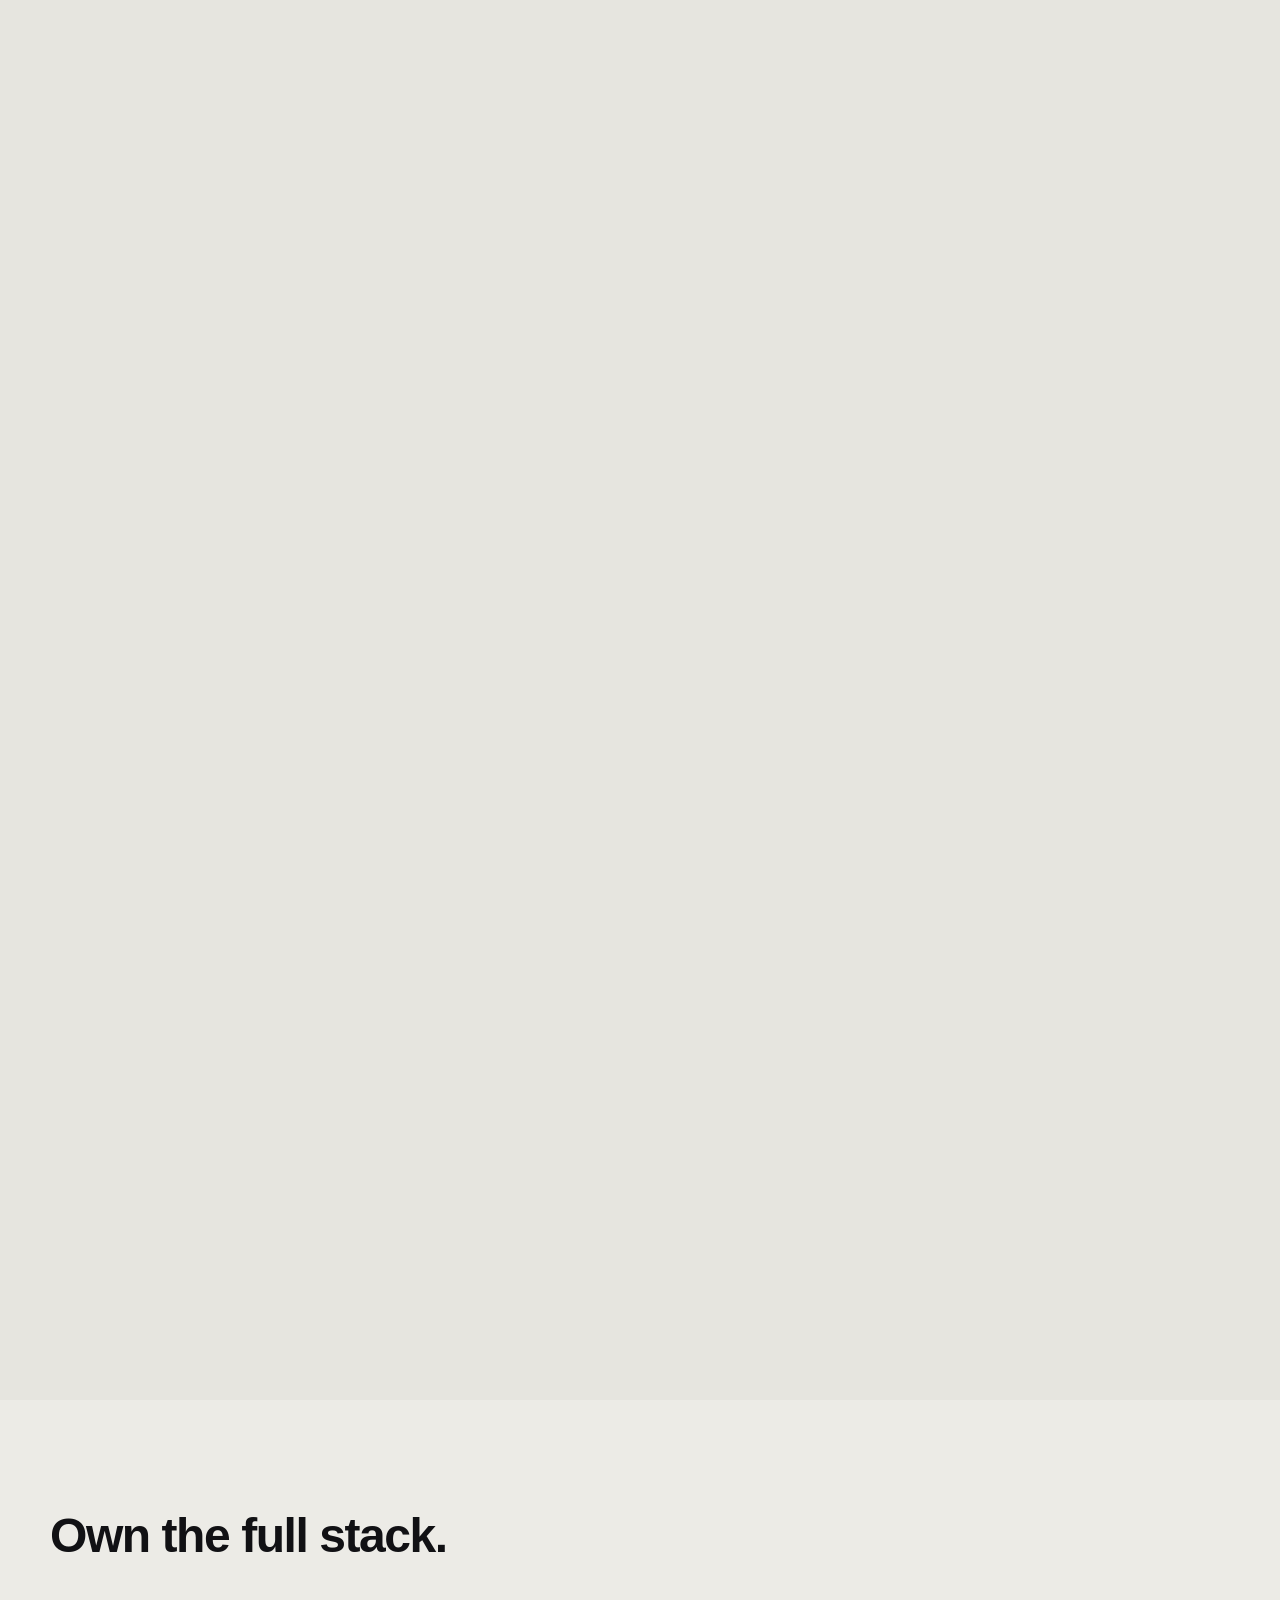
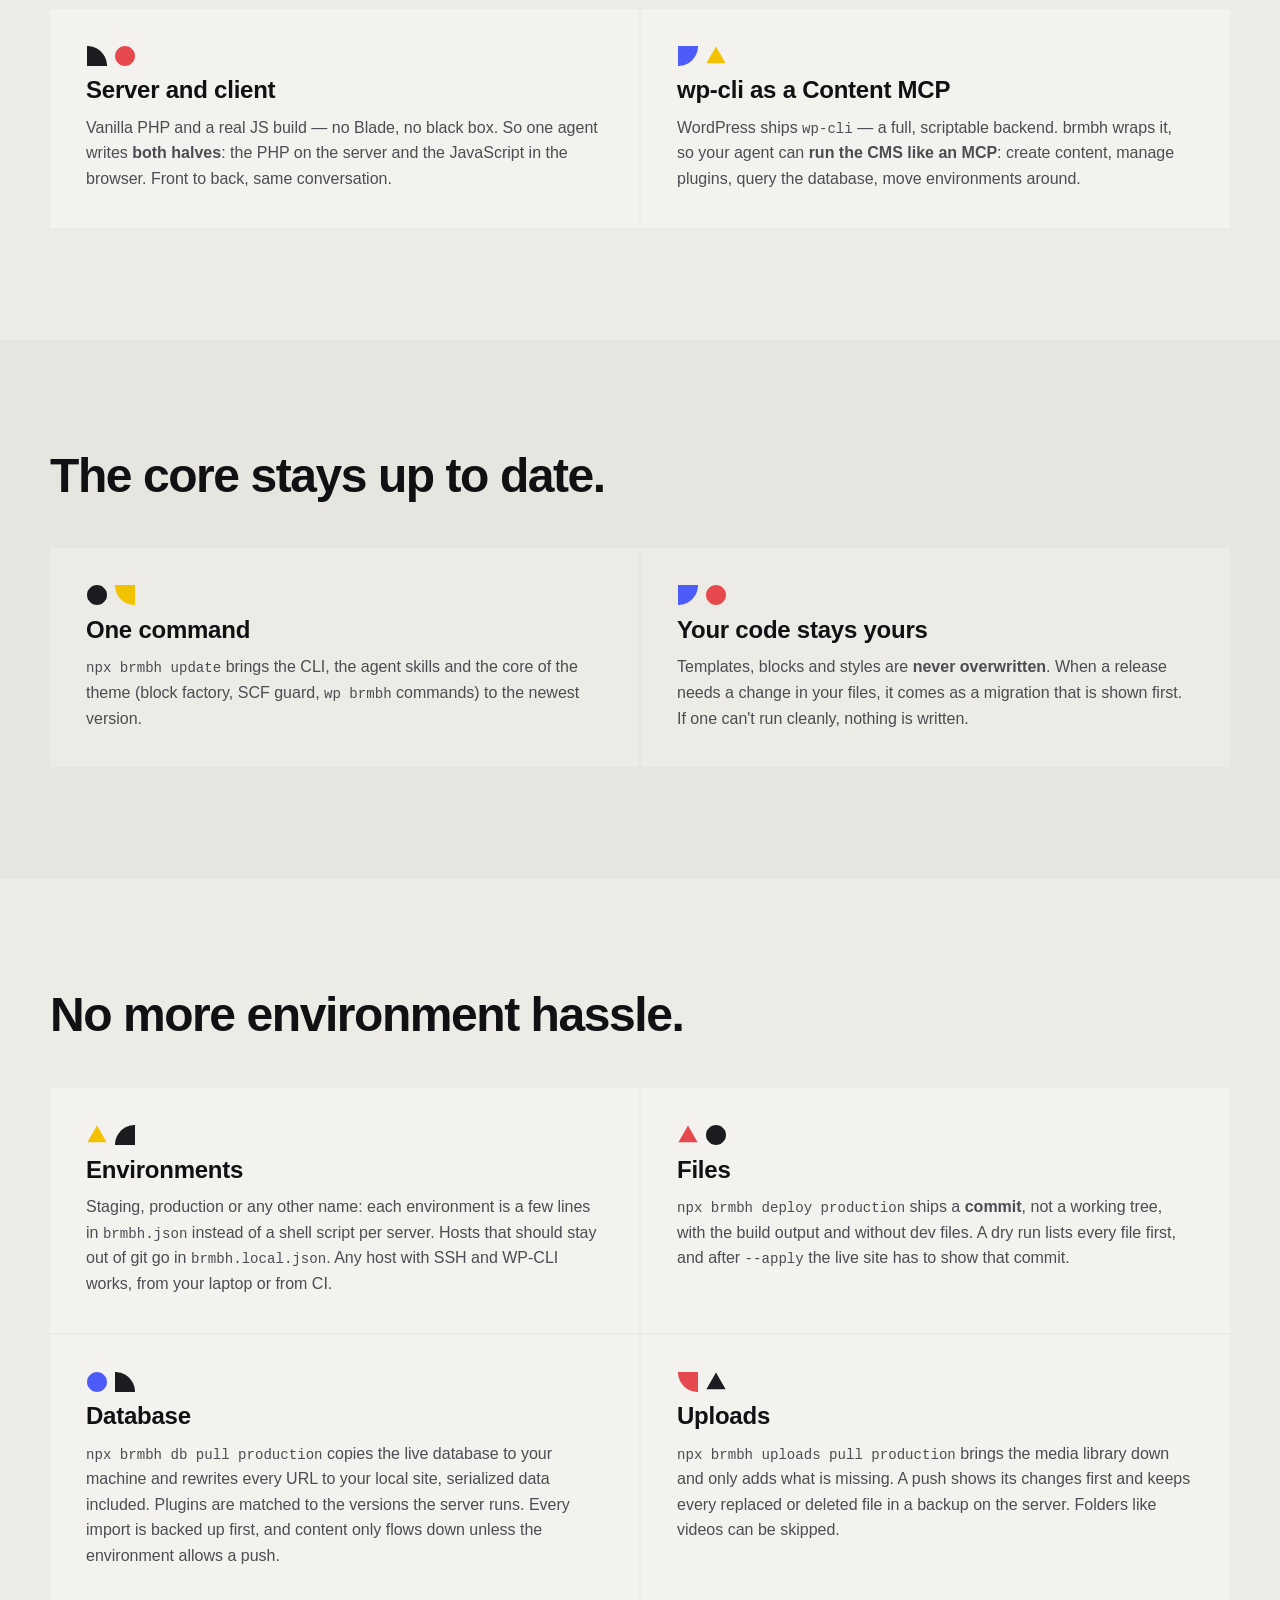
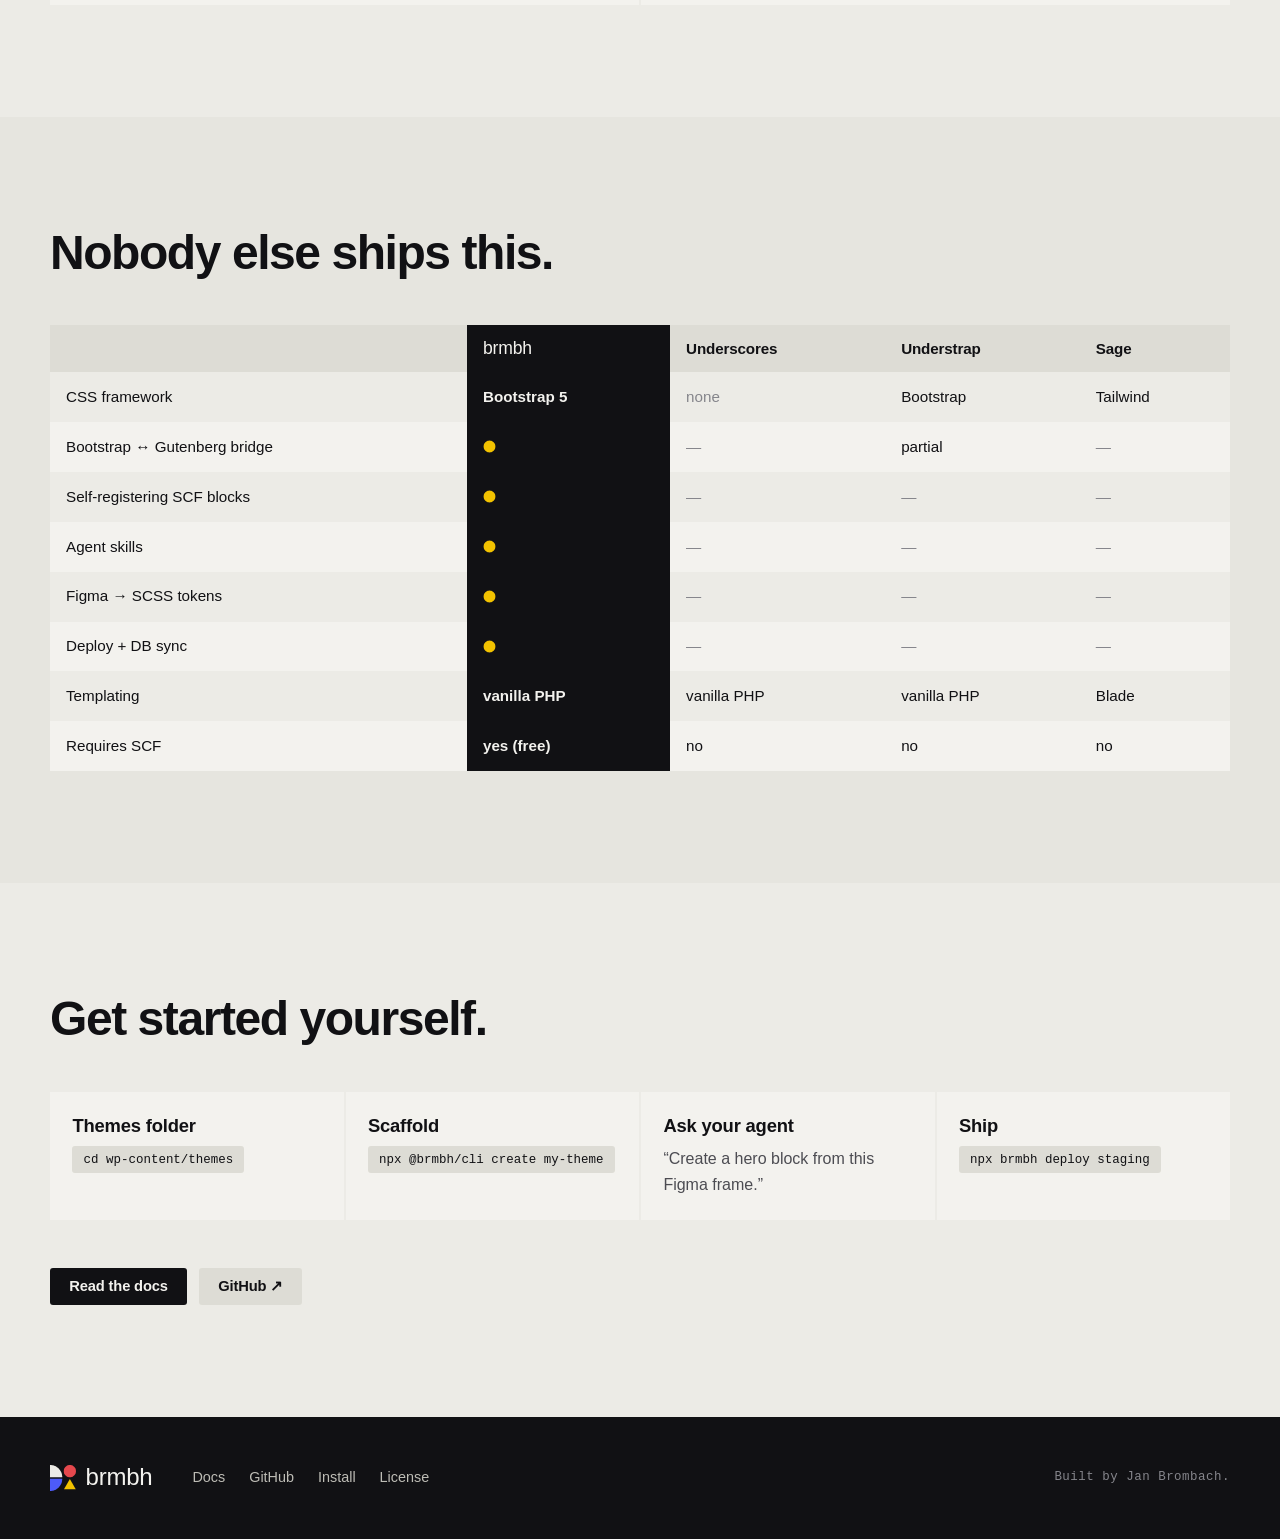
==== commit aef07bf2: "content(site): drop the key/value rows from every card" ====
--- a/index.html
+++ b/index.html
@@ -241,19 +241,11 @@
           <div class="pair" aria-hidden="true"><span data-glyph="quarter:white"></span><span data-glyph="circle:red"></span></div>
           <h3>Server and client</h3>
           <p>Vanilla PHP and a real JS build — no Blade, no black box. So one agent writes <strong>both halves</strong>: the PHP on the server and the JavaScript in the browser. Front to back, same conversation.</p>
-          <ul class="kv">
-            <li><span class="mono">server</span> SCF blocks · CPTs · <code>template.php</code> · hooks</li>
-            <li><span class="mono">client</span> GSAP · Bootstrap JS · interactions · the build</li>
-          </ul>
         </div>
         <div class="col col--big">
           <div class="pair" aria-hidden="true"><span data-glyph="quarter:blue:1"></span><span data-glyph="triangle:yellow"></span></div>
           <h3>wp-cli as a Content MCP</h3>
           <p>WordPress ships <code>wp-cli</code> — a full, scriptable backend. brmbh wraps it, so your agent can <strong>run the CMS like an MCP</strong>: create content, manage plugins, query the database, move environments around.</p>
-          <ul class="kv">
-            <li><span class="mono">read</span> query posts · options · plugin and version drift</li>
-            <li><span class="mono">write</span> create content · activate plugins · DB pull/push</li>
-          </ul>
         </div>
       </div>
     </div>
@@ -269,20 +261,12 @@
         <div class="col col--big">
           <div class="pair" aria-hidden="true"><span data-glyph="circle:white"></span><span data-glyph="quarter:yellow:2"></span></div>
           <h3>One command</h3>
-          <p><code>npx brmbh update</code> brings the CLI, the agent skills and the core of the theme to the newest version.</p>
-          <ul class="kv">
-            <li><span class="mono">core</span> block factory · SCF guard · <code>wp brmbh</code> commands, replaced as a whole</li>
-            <li><span class="mono">skills</span> what your agent knows, updated with the CLI</li>
-          </ul>
+          <p><code>npx brmbh update</code> brings the CLI, the agent skills and the core of the theme (block factory, SCF guard, <code>wp brmbh</code> commands) to the newest version.</p>
         </div>
         <div class="col col--big">
           <div class="pair" aria-hidden="true"><span data-glyph="quarter:blue:1"></span><span data-glyph="circle:red"></span></div>
           <h3>Your code stays yours</h3>
           <p>Templates, blocks and styles are <strong>never overwritten</strong>. When a release needs a change in your files, it comes as a migration that is shown first. If one can't run cleanly, nothing is written.</p>
-          <ul class="kv">
-            <li><span class="mono">yours</span> templates · blocks · styles · <code>inc/</code></li>
-            <li><span class="mono">check</span> <code>npx brmbh doctor</code> reports an outdated or edited core</li>
-          </ul>
         </div>
       </div>
     </div>
@@ -298,36 +282,22 @@
         <div class="col col--big">
           <div class="pair" aria-hidden="true"><span data-glyph="triangle:yellow"></span><span data-glyph="quarter:white:3"></span></div>
           <h3>Environments</h3>
-          <p>Staging, production or any other name: each environment is a few lines in <code>brmbh.json</code> instead of a shell script per server. Hosts that should stay out of git go in <code>brmbh.local.json</code>.</p>
-          <ul class="kv">
-            <li><span class="mono">where</span> any host with SSH and WP-CLI</li>
-            <li><span class="mono">from</span> your laptop, or CI with <code>brmbh add ci github</code></li>
-          </ul>
+          <p>Staging, production or any other name: each environment is a few lines in <code>brmbh.json</code> instead of a shell script per server. Hosts that should stay out of git go in <code>brmbh.local.json</code>. Any host with SSH and WP-CLI works, from your laptop or from CI.</p>
         </div>
         <div class="col col--big">
           <div class="pair" aria-hidden="true"><span data-glyph="triangle:red"></span><span data-glyph="circle:white"></span></div>
           <h3>Files</h3>
           <p><code>npx brmbh deploy production</code> ships a <strong>commit</strong>, not a working tree, with the build output and without dev files. A dry run lists every file first, and after <code>--apply</code> the live site has to show that commit.</p>
-          <ul class="kv">
-            <li><span class="mono">check</span> live stamp with the commit · home page without PHP errors</li>
-          </ul>
         </div>
         <div class="col col--big">
           <div class="pair" aria-hidden="true"><span data-glyph="circle:blue"></span><span data-glyph="quarter:white"></span></div>
           <h3>Database</h3>
-          <p><code>npx brmbh db pull production</code> copies the live database to your machine and rewrites every URL to your local site, serialized data included. Plugins are matched to the versions the server runs.</p>
-          <ul class="kv">
-            <li><span class="mono">backup</span> before every import, on the side that is overwritten</li>
-            <li><span class="mono">direction</span> content flows down; pushing up only where the environment allows it</li>
-          </ul>
+          <p><code>npx brmbh db pull production</code> copies the live database to your machine and rewrites every URL to your local site, serialized data included. Plugins are matched to the versions the server runs. Every import is backed up first, and content only flows down unless the environment allows a push.</p>
         </div>
         <div class="col col--big">
           <div class="pair" aria-hidden="true"><span data-glyph="quarter:red:2"></span><span data-glyph="triangle:white"></span></div>
           <h3>Uploads</h3>
-          <p><code>npx brmbh uploads pull production</code> brings the media library down and only adds what is missing. A push shows its changes first and keeps every replaced or deleted file in a backup on the server.</p>
-          <ul class="kv">
-            <li><span class="mono">skip</span> folders like videos, per environment or per run</li>
-          </ul>
+          <p><code>npx brmbh uploads pull production</code> brings the media library down and only adds what is missing. A push shows its changes first and keeps every replaced or deleted file in a backup on the server. Folders like videos can be skipped.</p>
         </div>
       </div>
     </div>
--- a/assets/v1.css
+++ b/assets/v1.css
@@ -76,13 +76,15 @@
   80%  { filter: url(#sqh-5); }
   100% { filter: url(#sqh-1); }
 }
-:is(.btn, .aud__btn, .cmd, .cmd__copy, .chip, .key, .piece, .kv li, .col, .compare .hl) { position: relative; isolation: isolate; background: none; }
-:is(.btn, .aud__btn, .cmd, .cmd__copy, .chip, .key, .piece, .kv li, .col, .compare .hl)::before {
+:is(.btn, .aud__btn, .cmd, .cmd__copy, .chip, .key, .piece, .kv li, .col, .sstep, .compare .hl) { position: relative; isolation: isolate; background: none; }
+:is(.btn, .aud__btn, .cmd, .cmd__copy, .chip, .key, .piece, .kv li, .col, .sstep, .compare .hl)::before {
   content: ''; position: absolute; inset: 0; z-index: -1; pointer-events: none;
   background: var(--plane); border-radius: inherit;
 }
-/* constant boil: hero command, piece cards, the two big columns, the four start steps, the brmbh column */
-:is(.pieces .piece, #superpowers .cols--2 > .col, #start .cols--4 > .col, .compare .hl)::before { animation: squiggle 0.3s steps(1, end) infinite; }
+/* constant boil on every surface: piece cards, every column, their key/value rows, the active step, the brmbh column */
+:is(.pieces .piece, .cols > .col, .col .kv li, .sstep.is-on, .compare .hl)::before { animation: squiggle 0.3s steps(1, end) infinite; }
+/* big surfaces (columns, piece cards): the calm boil is lost on their size, so they boil like the hero command */
+:is(.cols > .col--big, .pieces .piece)::before { animation-name: squiggle-hot; }
 .hero .cmd::before { animation: squiggle-hot 0.3s steps(1, end) infinite; }
 .compare .hl::before { inset: -1px 0; } /* overlap rows so the column reads as one strip */
 /* boil on hover only — never on a selected/pressed/copied state */
@@ -178,9 +180,9 @@
 .scrolly__pin { position: sticky; top: 0; height: 100vh; display: flex; align-items: center; }
 .scrolly__inner { grid-template-columns: minmax(0, 0.8fr) minmax(0, 1.2fr); align-items: center; width: 100%; }
 .scrolly__steps { display: grid; gap: 2px; }
-.sstep { text-align: left; background: transparent; border: 0; padding: 1.1rem 1.3rem; display: grid; gap: 0.4rem; cursor: pointer; opacity: 0.35; transition: opacity 0.4s ease, background 0.4s ease; }
+.sstep { --plane: transparent; text-align: left; background: none; border: 0; padding: 1.1rem 1.3rem; display: grid; gap: 0.4rem; cursor: pointer; opacity: 0.35; transition: opacity 0.4s ease, background 0.4s ease; }
 .sstep:hover { opacity: 0.65; }
-.sstep.is-on { opacity: 1; background: var(--s2); }
+.sstep.is-on { opacity: 1; --plane: var(--s2); }
 .sstep h3 { font-size: 1.35rem; }
 .sstep .chip { justify-self: start; margin-top: 0.3rem; }
 .sstep p { font-size: 0.95rem; }
@@ -330,7 +332,7 @@
   .scrolly { height: auto; }
   .scrolly__pin { position: static; height: auto; display: block; }
   .scrolly__inner { grid-template-columns: minmax(0, 1fr); }
-  .sstep { opacity: 1; background: transparent; }
+  .sstep, .sstep.is-on { opacity: 1; --plane: transparent; }
   .cols--4 { grid-template-columns: repeat(2, minmax(0, 1fr)); }
 }
 @media (max-width: 620px) {
@@ -348,5 +350,5 @@
 }
 @media (prefers-reduced-motion: reduce) {
   html { scroll-behavior: auto; }
-  :is(.btn, .aud__btn, .cmd, .cmd__copy, .chip, .key, .piece, .kv li, .col, .compare .hl)::before, .tear { animation: none !important; }
-}
+  :is(.btn, .aud__btn, .cmd, .cmd__copy, .chip, .key, .piece, .kv li, .col, .sstep, .compare .hl)::before, .tear { animation: none !important; }
+}
